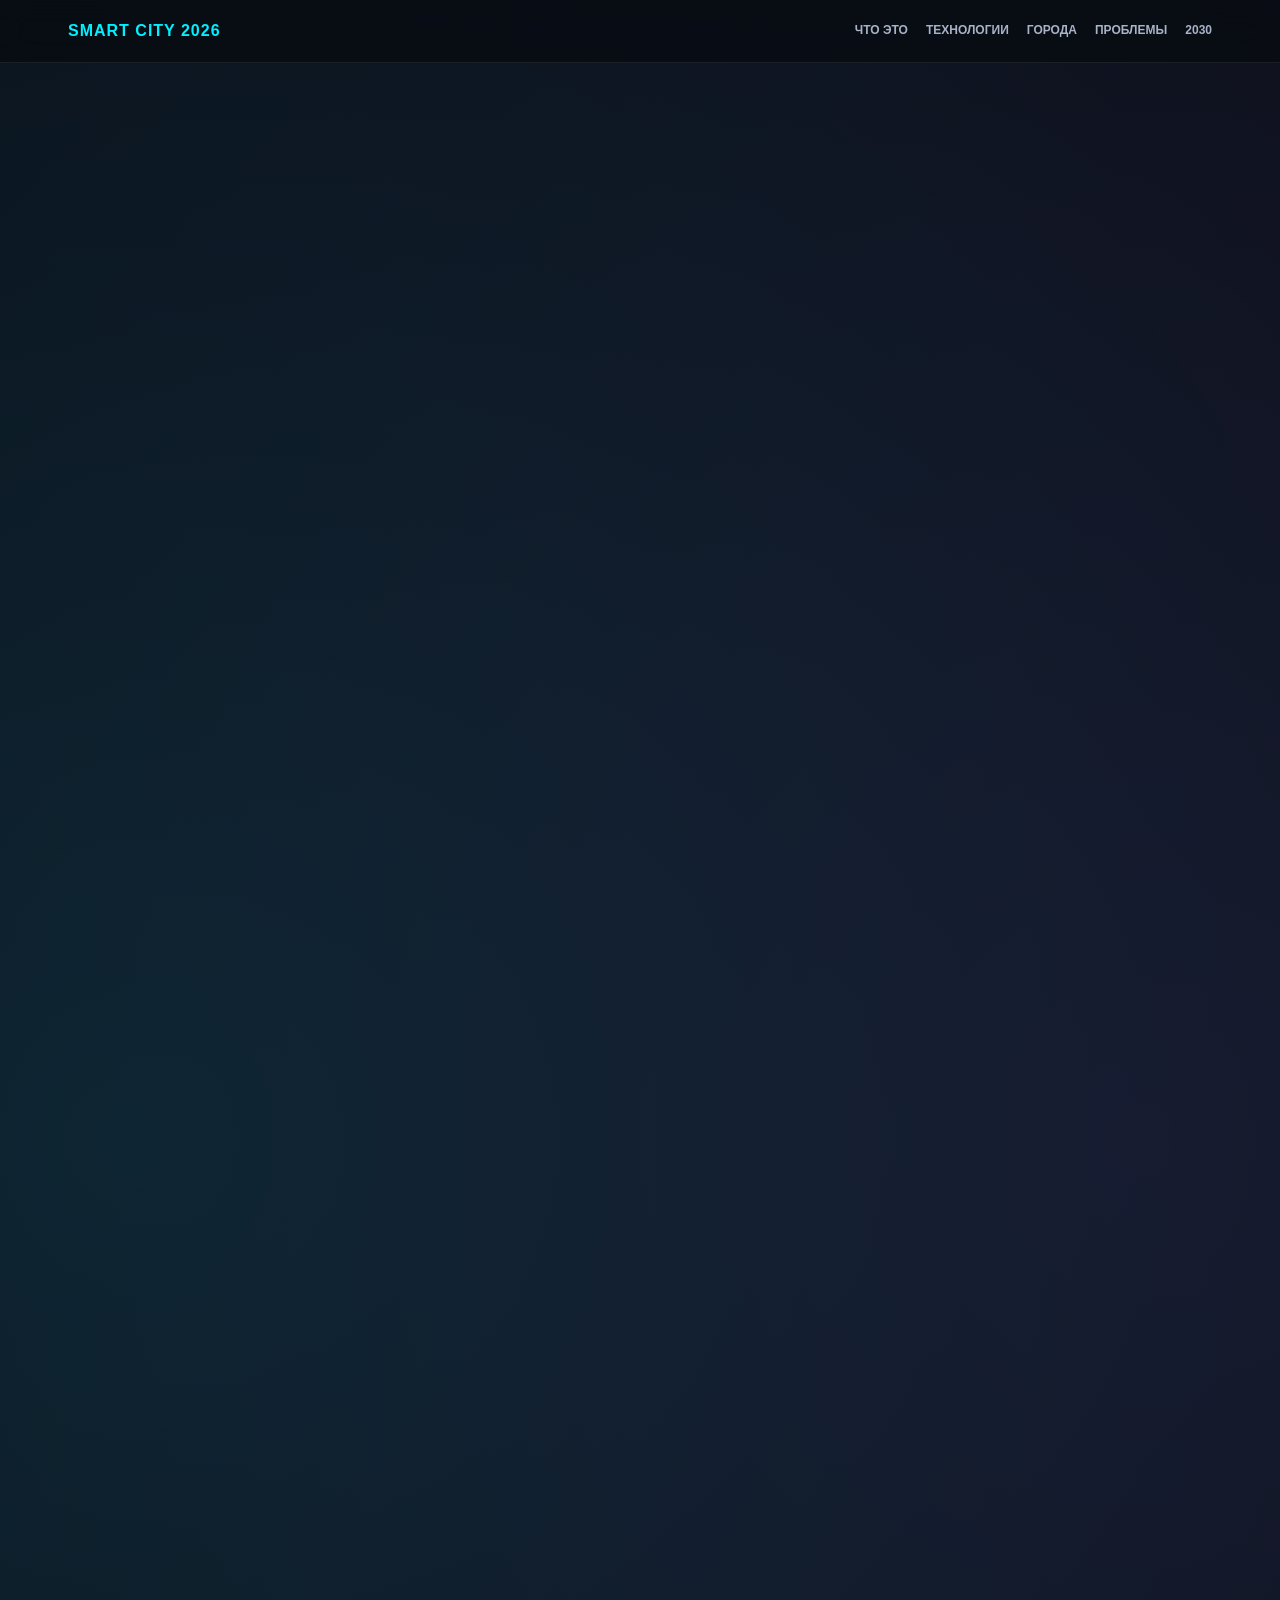
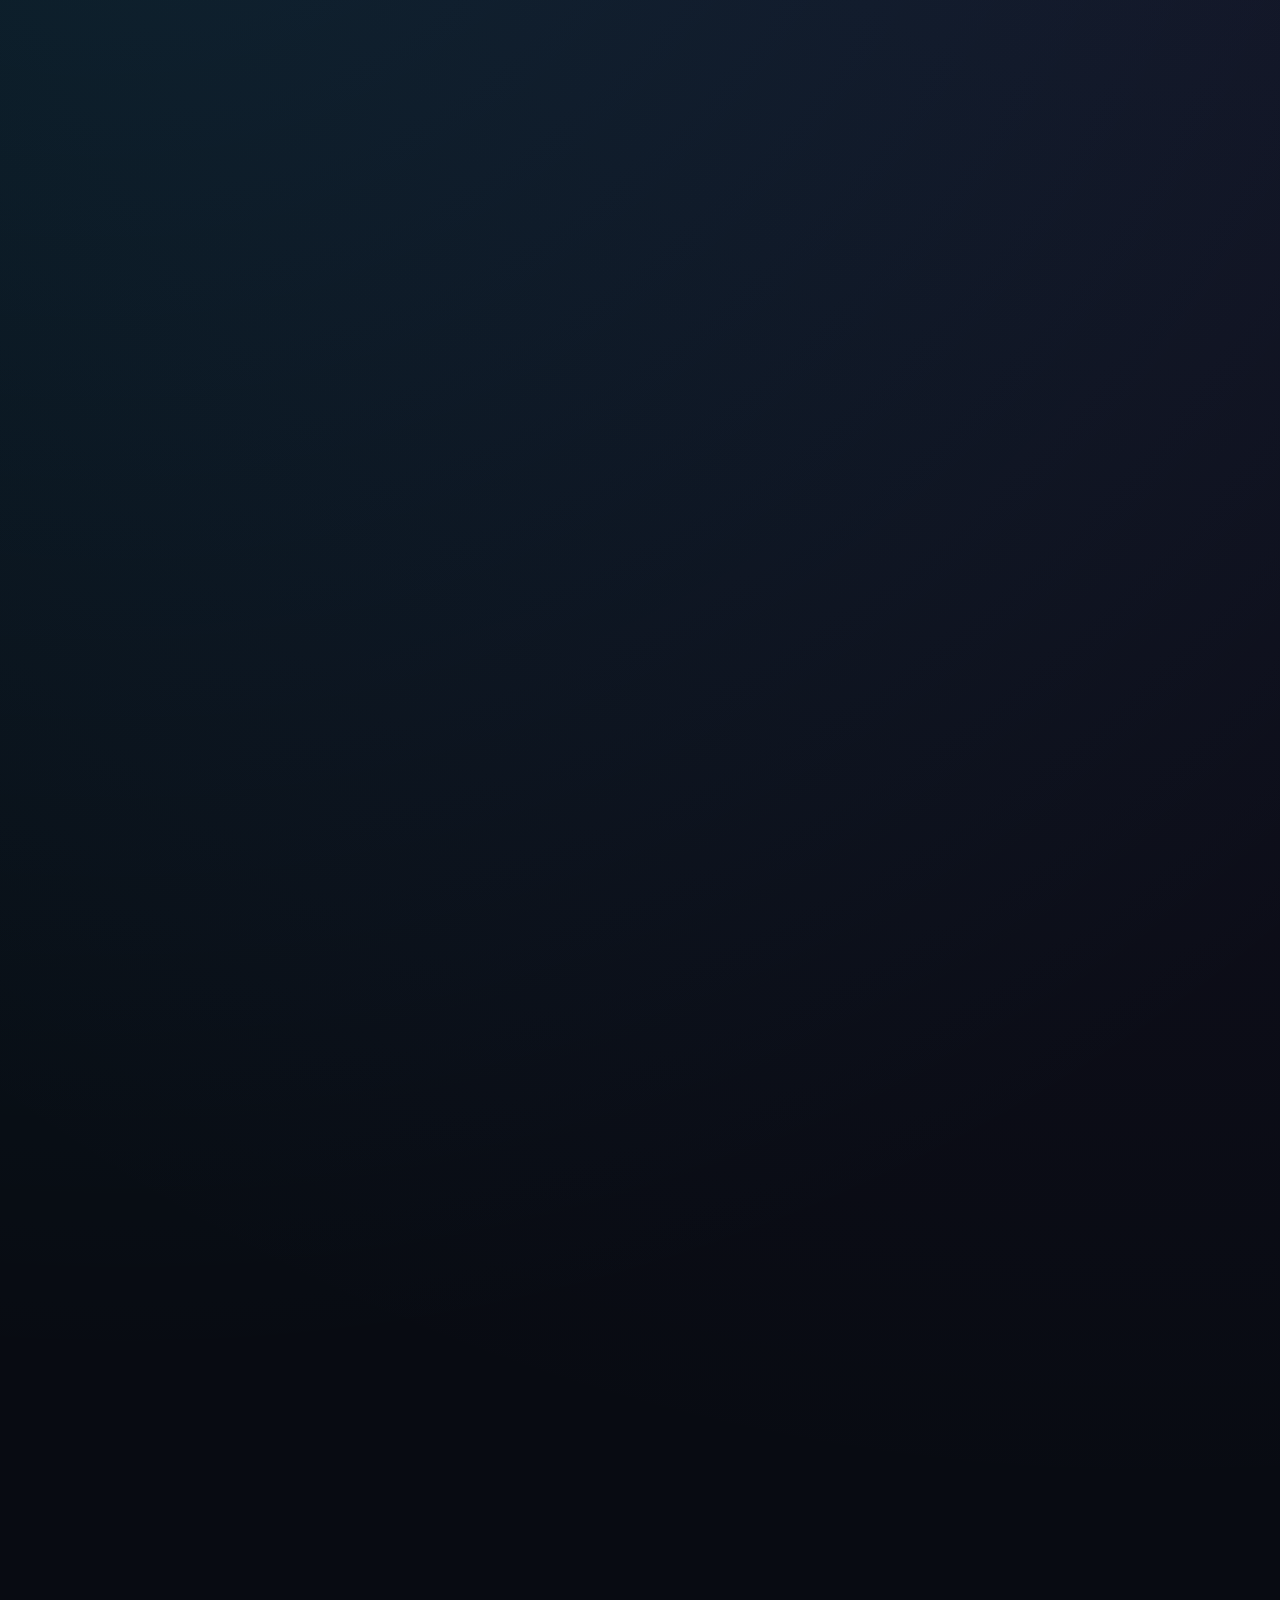
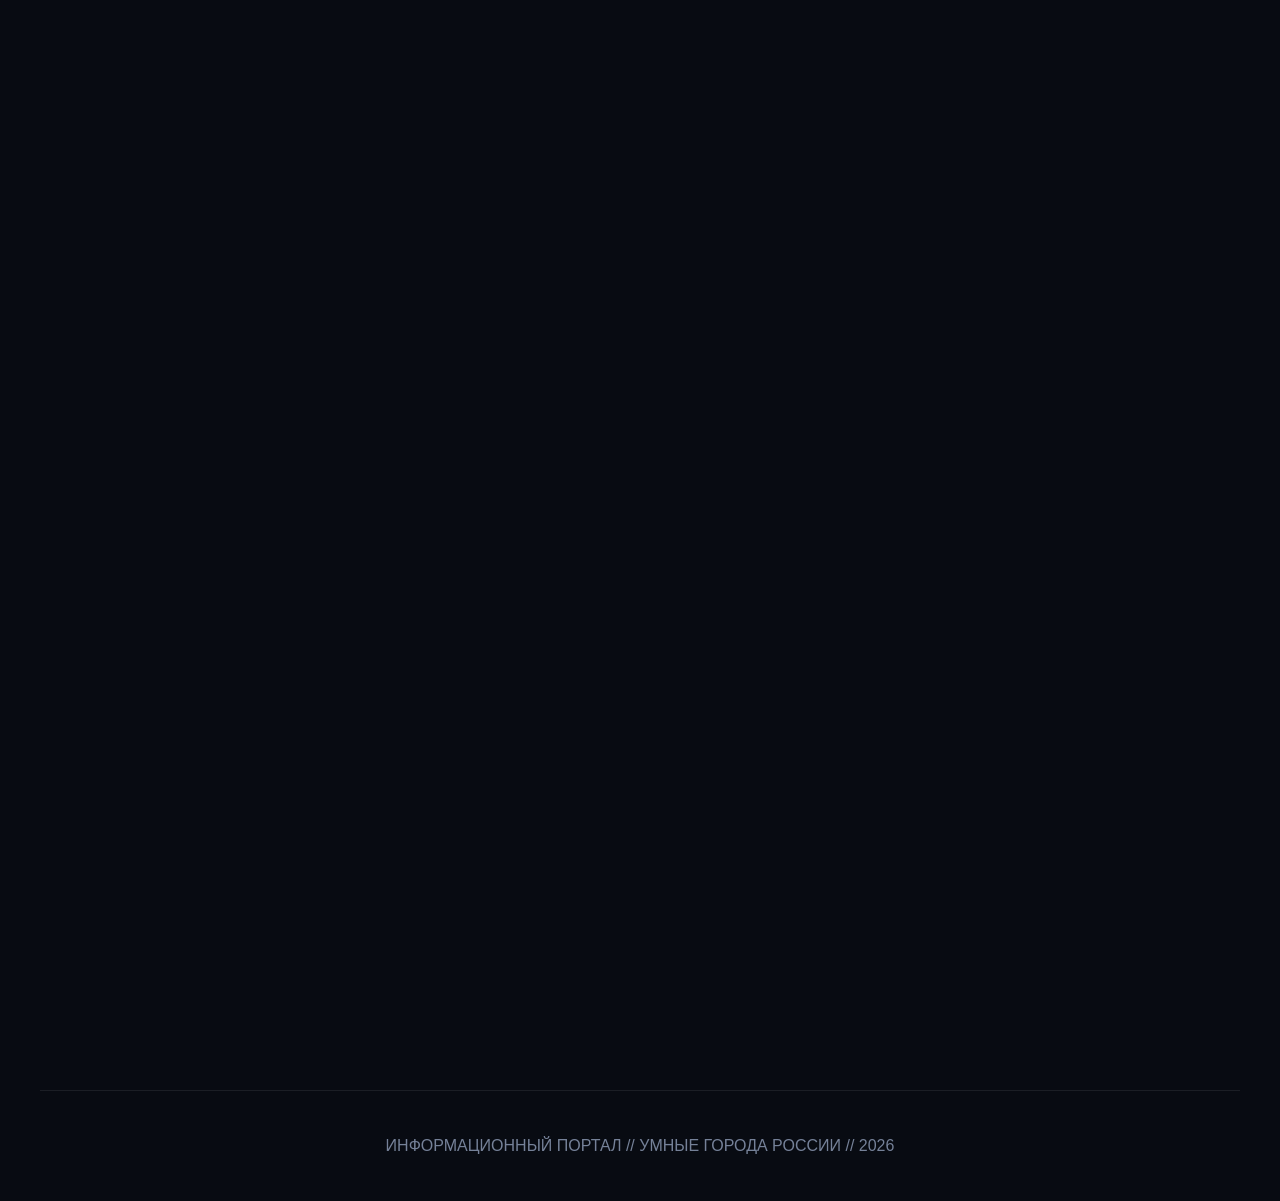
==== index.html @ d0ad0884 "Add files via upload" ====
<!DOCTYPE html>
<html lang="ru">
<head>
<meta charset="UTF-8">
<meta name="viewport" content="width=device-width, initial-scale=1.0">
<title>Умные города России 2026</title>
<style>
:root{--bg:#080b12;--panel:#121826;--text:#fff;--gray:#a8b3c7;--muted:#758198;--cyan:#00f0ff;--purple:#9d4edd;--green:#00ff88;--red:#ff2a6d;--yellow:#ffee00;--line:rgba(255,255,255,.08);--grad:linear-gradient(90deg,var(--cyan),var(--purple));--shadow:0 18px 45px rgba(0,240,255,.13)}
*{margin:0;padding:0;box-sizing:border-box}html{scroll-behavior:smooth}body{font-family:Arial,Helvetica,sans-serif;color:var(--text);background:radial-gradient(circle at 10% 15%,rgba(0,240,255,.10),transparent 28%),radial-gradient(circle at 90% 15%,rgba(157,78,221,.10),transparent 30%),var(--bg);line-height:1.65}img{max-width:100%}nav{position:sticky;top:0;z-index:1000;background:rgba(8,11,18,.82);backdrop-filter:blur(14px);border-bottom:1px solid var(--line)}.nav-inner{max-width:1200px;margin:0 auto;padding:18px 28px;display:flex;align-items:center;justify-content:space-between;gap:20px}.logo{color:var(--cyan);font-weight:900;text-transform:uppercase;letter-spacing:1px}.nav-links{display:flex;flex-wrap:wrap;gap:18px}.nav-links a{color:var(--gray);text-decoration:none;font-size:12px;text-transform:uppercase;font-weight:800;transition:.25s}.nav-links a:hover{color:var(--cyan)}.menu-btn{display:none;background:var(--panel);color:var(--text);border:1px solid var(--line);padding:10px 14px;border-radius:999px;cursor:pointer}.container{max-width:1200px;margin:0 auto;padding:0 28px}.hero{max-width:1200px;margin:0 auto;padding:86px 28px 64px;display:grid;grid-template-columns:1fr .9fr;gap:42px;align-items:center}.badge{display:inline-block;color:var(--green);background:rgba(0,255,136,.08);border:1px solid rgba(0,255,136,.24);padding:8px 14px;border-radius:999px;font-size:12px;font-weight:900;text-transform:uppercase;letter-spacing:1px;margin-bottom:22px}.hero h1{font-size:clamp(42px,7vw,82px);line-height:.95;text-transform:uppercase;background:var(--grad);-webkit-background-clip:text;-webkit-text-fill-color:transparent;margin-bottom:24px}.hero p{color:var(--gray);font-size:18px;max-width:720px}.hero-img{min-height:410px;border-radius:28px;background:linear-gradient(180deg,rgba(0,0,0,.05),rgba(0,0,0,.65)),url('https://images.unsplash.com/photo-1518005020951-eccb494ad742?q=80&w=1600&auto=format&fit=crop');background-size:cover;background-position:center;border:1px solid var(--line);box-shadow:var(--shadow);transition:.35s ease}.hero-img:hover{transform:translateY(-6px)}.section{padding:66px 0}.section-head{display:flex;align-items:flex-end;justify-content:space-between;gap:26px;margin-bottom:32px}h2{font-size:clamp(28px,4vw,44px);line-height:1.05;text-transform:uppercase}.lead{max-width:760px;color:var(--gray);font-size:17px}.panel{background:var(--panel);border:1px solid var(--line);border-radius:24px;padding:32px;box-shadow:0 15px 35px rgba(0,0,0,.18);transition:.35s ease}.panel:hover{border-color:rgba(0,240,255,.35)}.panel p{color:var(--gray);margin-bottom:14px}.panel p:last-child{margin-bottom:0}.info-grid{display:grid;grid-template-columns:repeat(4,1fr);gap:18px;margin-top:24px}.mini{background:rgba(255,255,255,.035);border:1px solid var(--line);border-radius:18px;padding:20px;transition:.3s ease}.mini:hover{transform:translateY(-4px);border-color:rgba(0,240,255,.45)}.mini strong{display:block;color:var(--text);margin-bottom:8px}.mini span{color:var(--gray);font-size:14px}.grid{display:grid;grid-template-columns:repeat(auto-fit,minmax(310px,1fr));gap:26px}.card{background:var(--panel);border:1px solid var(--line);border-radius:22px;overflow:hidden;cursor:pointer;transition:transform .3s ease,box-shadow .3s ease,border-color .3s ease}.card:hover{transform:translateY(-7px);border-color:rgba(0,240,255,.6);box-shadow:var(--shadow)}.card img{width:100%;height:210px;object-fit:cover;display:block}.card-content{padding:24px}.card h3{font-size:21px;line-height:1.25;margin-bottom:12px}.card p{color:var(--gray);margin-bottom:14px}.card-list{display:grid;gap:10px}.card-list div{background:rgba(255,255,255,.035);border:1px solid rgba(255,255,255,.06);border-radius:14px;padding:12px;color:var(--gray);font-size:14px}.card-list b{color:var(--text)}.more{margin-top:16px;color:var(--cyan);font-size:12px;text-transform:uppercase;font-weight:900;letter-spacing:1px}.stats{display:grid;grid-template-columns:repeat(4,1fr);gap:20px}.stat{background:var(--panel);border:1px solid var(--line);border-radius:22px;padding:26px;transition:.3s ease}.stat:hover{transform:translateY(-5px);border-color:rgba(0,240,255,.45)}.stat strong{display:block;color:var(--cyan);font-size:36px;line-height:1;margin-bottom:10px}.stat span{color:var(--gray)}.table-container{overflow-x:auto}table{width:100%;border-collapse:separate;border-spacing:0 12px;min-width:900px}th{color:var(--muted);text-align:left;font-size:12px;text-transform:uppercase;padding:12px 18px}td{background:var(--panel);padding:20px 18px;color:var(--gray)}td:first-child{border-radius:16px 0 0 16px}td:last-child{border-radius:0 16px 16px 0}td strong{color:var(--text)}.city-link{display:inline-block;background:var(--grad);color:#fff;padding:10px 18px;border-radius:999px;font-size:12px;text-transform:uppercase;font-weight:900;cursor:pointer;white-space:nowrap;transition:.25s ease}.city-link:hover{transform:translateY(-2px);box-shadow:0 10px 25px rgba(157,78,221,.35)}.problem{border-left:4px solid var(--red)}.problem:hover{border-color:rgba(255,42,109,.65);box-shadow:0 18px 45px rgba(255,42,109,.10)}.future-grid{display:grid;grid-template-columns:repeat(auto-fit,minmax(250px,1fr));gap:18px}.future-item{background:rgba(0,255,136,.045);border:1px solid rgba(0,255,136,.12);border-radius:18px;padding:22px;transition:.3s ease}.future-item:hover{transform:translateY(-4px);border-color:rgba(0,255,136,.38)}.future-item h3{margin-bottom:10px}.future-item p{color:var(--gray)}.modal-overlay{position:fixed;inset:0;background:rgba(3,5,10,.92);backdrop-filter:blur(10px);z-index:5000;display:none;justify-content:center;align-items:flex-start;padding:38px 18px;overflow:auto;animation:fadeIn .25s ease}.modal-content{width:min(980px,100%);background:var(--panel);border:1px solid rgba(255,255,255,.1);border-radius:26px;overflow:hidden;box-shadow:0 24px 80px rgba(0,0,0,.55);animation:modalUp .3s ease}@keyframes fadeIn{from{opacity:0}to{opacity:1}}@keyframes modalUp{from{opacity:0;transform:translateY(30px)}to{opacity:1;transform:none}}.modal-hero{height:320px;background-size:cover;background-position:center;position:relative}.modal-hero:after{content:'';position:absolute;inset:0;background:linear-gradient(180deg,rgba(0,0,0,.03),rgba(18,24,38,.94))}.modal-body{padding:34px}.close-btn{display:inline-block;color:var(--cyan);cursor:pointer;font-size:13px;font-weight:900;text-transform:uppercase;margin-bottom:18px;transition:.25s}.close-btn:hover{transform:translateX(-4px)}.modal-body h1{font-size:clamp(28px,4vw,48px);line-height:1.05;margin-bottom:18px;text-transform:uppercase}.modal-body p{color:var(--gray);margin-bottom:16px}.highlight{background:rgba(0,240,255,.045);border-left:4px solid var(--cyan);border-radius:0 18px 18px 0;padding:22px;margin:22px 0;color:var(--text)}.modal-grid{display:grid;grid-template-columns:repeat(auto-fit,minmax(230px,1fr));gap:16px;margin-top:22px}.modal-point{background:rgba(255,255,255,.035);border:1px solid rgba(255,255,255,.07);border-radius:16px;padding:18px}.modal-point b{display:block;color:var(--text);margin-bottom:8px}.modal-point span{color:var(--gray);font-size:14px}.reveal{opacity:0;transform:translateY(28px);transition:opacity .7s ease,transform .7s ease}.reveal.show{opacity:1;transform:none}footer{max-width:1200px;margin:40px auto 0;padding:42px 28px;color:var(--muted);text-align:center;border-top:1px solid var(--line)}
@media(max-width:960px){.hero{grid-template-columns:1fr;padding-top:62px}.hero-img{min-height:320px}.section-head{display:block}.lead{margin-top:14px}.info-grid,.stats{grid-template-columns:1fr 1fr}}
@media(max-width:760px){.nav-inner{flex-wrap:wrap}.menu-btn{display:block}.nav-links{display:none;width:100%;flex-direction:column;gap:12px;padding-top:12px}.nav-links.open{display:flex}.hero{padding-top:48px}.hero h1{font-size:44px}.hero p{font-size:16px}.grid{grid-template-columns:1fr}.card img{height:190px}.modal-hero{height:230px}.modal-body{padding:24px}}
@media(max-width:540px){.container,.hero,.nav-inner{padding-left:18px;padding-right:18px}.info-grid,.stats{grid-template-columns:1fr}.section{padding:48px 0}.panel{padding:22px}.card-content{padding:20px}h2{font-size:30px}.hero-img{min-height:250px;border-radius:20px}table{min-width:760px}}
</style>
</head>
<body>
<nav><div class="nav-inner"><div class="logo">Smart City 2026</div><button class="menu-btn" onclick="toggleMenu()">Меню</button><div class="nav-links" id="navLinks"><a href="#about">Что это</a><a href="#tech">Технологии</a><a href="#cities">Города</a><a href="#problems">Проблемы</a><a href="#future">2030</a></div></div></nav>
<header class="hero reveal"><div><span class="badge">Анализ цифровой среды // 2026</span><h1>Умные города России</h1><p>Большой понятный портал о том, как искусственный интеллект, датчики, камеры, беспилотники, цифровые двойники и городские платформы меняют транспорт, ЖКХ, медицину, экологию и безопасность.</p></div><div class="hero-img"></div></header>
<main class="container">
<section id="about" class="section reveal"><div class="section-head"><h2>Что такое умный город?</h2><p class="lead">Умный город — это система, где городские службы используют данные, датчики и алгоритмы, чтобы быстрее замечать проблемы и улучшать жизнь жителей.</p></div><div class="panel"><p><strong>Умный город</strong> объединяет транспорт, ЖКХ, энергетику, безопасность, медицину, экологию и государственные услуги. Данные поступают с камер, датчиков, счетчиков, приложений и навигационных сервисов.</p><p>В обычном городе многие проблемы решаются после жалоб. В умном городе система может заранее заметить утечку воды, рост пробки, загрязнение воздуха или переполненный мусорный контейнер.</p><p>Главная задача — сделать город удобнее: меньше пробок, аварий, очередей, потерь ресурсов и хаоса в управлении.</p><div class="info-grid"><div class="mini"><strong>Данные</strong><span>Камеры, счетчики, датчики, карты и обращения жителей собирают информацию.</span></div><div class="mini"><strong>ИИ</strong><span>Алгоритмы ищут отклонения, прогнозируют аварии и помогают службам.</span></div><div class="mini"><strong>Платформа</strong><span>Информация попадает в единую систему для диспетчеров и администрации.</span></div><div class="mini"><strong>Действие</strong><span>Город быстрее ремонтирует, предупреждает, перенастраивает и обслуживает.</span></div></div></div></section>
<section class="section reveal"><div class="section-head"><h2>Ключевые показатели</h2><p class="lead">Эти значения показывают, какую пользу обычно ожидают от цифровой инфраструктуры. Реальный эффект зависит от качества внедрения.</p></div><div class="stats"><div class="stat"><strong>20-30%</strong><span>потенциальное сокращение пробок при правильной настройке светофоров.</span></div><div class="stat"><strong>24/7</strong><span>работают датчики, камеры, серверы мониторинга и аварийные уведомления.</span></div><div class="stat"><strong>до 25%</strong><span>экономия энергии при умном освещении и автоматическом учете.</span></div><div class="stat"><strong>минуты</strong><span>может занимать обнаружение аварии вместо долгого ожидания жалоб.</span></div></div></section>
<section id="tech" class="section reveal"><div class="section-head"><h2>Главные технологии</h2><p class="lead">В карточках объясняется, что делает каждая технология, как она работает и какую пользу получает обычный пользователь города.</p></div><div class="grid">
<article class="card" onclick="openModal('modal-jkh')"><img src="https://images.unsplash.com/photo-1581094794329-c8112a89af12?q=80&w=1400&auto=format&fit=crop" alt="Умное ЖКХ"><div class="card-content"><h3>🤖 Умное ЖКХ</h3><p>Система следит за трубами, теплом, водой, счетчиками и авариями.</p><div class="card-list"><div><b>Что делает:</b> контролирует давление, температуру, протечки, расход воды и тепла.</div><div><b>Как работает:</b> датчики передают данные на сервер, ИИ ищет отклонения и отправляет сигнал диспетчеру.</div><div><b>Польза:</b> меньше аварий, быстрее ремонт, ниже потери воды и тепла.</div></div><div class="more">Нажмите, чтобы узнать подробнее</div></div></article>
<article class="card" onclick="openModal('modal-traffic')"><img src="https://images.unsplash.com/photo-1503376780353-7e6692767b70?q=80&w=1400&auto=format&fit=crop" alt="Умный транспорт"><div class="card-content"><h3>🚦 Умный транспорт</h3><p>Камеры, навигационные данные и дорожные датчики помогают управлять потоками машин.</p><div class="card-list"><div><b>Что делает:</b> видит пробки, ДТП, задержки автобусов и перегруженные перекрестки.</div><div><b>Как работает:</b> система анализирует поток машин и меняет длительность зеленого сигнала.</div><div><b>Польза:</b> меньше ожидания, быстрее общественный транспорт, безопаснее дороги.</div></div><div class="more">Нажмите, чтобы узнать подробнее</div></div></article>
<article class="card" onclick="openModal('modal-twins')"><img src="https://images.unsplash.com/photo-1518005020951-eccb494ad742?q=80&w=1400&auto=format&fit=crop" alt="Цифровой двойник"><div class="card-content"><h3>📊 Цифровые двойники</h3><p>Это виртуальная 3D-копия города со зданиями, дорогами, трубами и кабелями.</p><div class="card-list"><div><b>Что делает:</b> помогает планировать районы, дороги, инженерные сети и ремонты.</div><div><b>Как работает:</b> объединяет карты, BIM-модели, спутниковые данные, датчики и базы.</div><div><b>Польза:</b> меньше ошибок при строительстве и безопаснее развитие города.</div></div><div class="more">Нажмите, чтобы узнать подробнее</div></div></article>
<article class="card" onclick="openModal('modal-security')"><img src="https://images.unsplash.com/photo-1516321497487-e288fb19713f?q=80&w=1400&auto=format&fit=crop" alt="Безопасность"><div class="card-content"><h3>🛡️ Умная безопасность</h3><p>Камеры и нейросети помогают замечать ДТП, пожары, драки и опасные ситуации.</p><div class="card-list"><div><b>Что делает:</b> автоматически распознает события, которые требуют реакции служб.</div><div><b>Как работает:</b> компьютерное зрение анализирует видео и отправляет тревогу оператору.</div><div><b>Польза:</b> быстрее вызов полиции, МЧС и скорой помощи.</div></div><div class="more">Нажмите, чтобы узнать подробнее</div></div></article>
<article class="card" onclick="openModal('modal-medicine')"><img src="https://images.unsplash.com/photo-1576091160550-2173dba999ef?q=80&w=1400&auto=format&fit=crop" alt="Медицина"><div class="card-content"><h3>🏥 Умная медицина</h3><p>Цифровые сервисы помогают записываться к врачу и быстрее анализировать снимки.</p><div class="card-list"><div><b>Что делает:</b> объединяет электронные карты, онлайн-запись, телемедицину и ИИ-анализ.</div><div><b>Как работает:</b> медицинские данные попадают в защищенную систему, а алгоритмы помогают врачу.</div><div><b>Польза:</b> меньше очередей, быстрее диагностика, удобнее получение услуг.</div></div><div class="more">Нажмите, чтобы узнать подробнее</div></div></article>
<article class="card" onclick="openModal('modal-eco')"><img src="https://images.unsplash.com/photo-1497436072909-60f360e1d4b1?q=80&w=1400&auto=format&fit=crop" alt="Экология"><div class="card-content"><h3>🌱 Экологический мониторинг</h3><p>Датчики измеряют качество воздуха, воды, уровень шума и выбросы предприятий.</p><div class="card-list"><div><b>Что делает:</b> фиксирует загрязнения, резкие выбросы, шум и проблемы с водой.</div><div><b>Как работает:</b> станции мониторинга отправляют показатели в центр анализа.</div><div><b>Польза:</b> быстрее находят источник загрязнения и предупреждают жителей.</div></div><div class="more">Нажмите, чтобы узнать подробнее</div></div></article>
<article class="card" onclick="openModal('modal-waste')"><img src="https://images.unsplash.com/photo-1532996122724-e3c354a0b15b?q=80&w=1400&auto=format&fit=crop" alt="Мусор"><div class="card-content"><h3>♻️ Умный сбор мусора</h3><p>Контейнеры с датчиками показывают, насколько они заполнены.</p><div class="card-list"><div><b>Что делает:</b> контролирует заполненность баков и строит маршруты для техники.</div><div><b>Как работает:</b> датчик объема передает данные, алгоритм планирует путь.</div><div><b>Польза:</b> меньше переполненных баков и меньше лишних рейсов.</div></div><div class="more">Нажмите, чтобы узнать подробнее</div></div></article>
<article class="card" onclick="openModal('modal-energy')"><img src="https://images.unsplash.com/photo-1509391366360-2e959784a276?q=80&w=1400&auto=format&fit=crop" alt="Энергетика"><div class="card-content"><h3>⚡ Умная энергетика</h3><p>Фонари, счетчики и здания автоматически снижают потребление энергии.</p><div class="card-list"><div><b>Что делает:</b> регулирует освещение, отслеживает расход электричества и тепла.</div><div><b>Как работает:</b> датчики движения, света и потребления подключены к платформе.</div><div><b>Польза:</b> экономия бюджета, меньше аварий, ниже нагрузка на сети.</div></div><div class="more">Нажмите, чтобы узнать подробнее</div></div></article>
<article class="card" onclick="openModal('modal-robots')"><img src="https://images.unsplash.com/photo-1485827404703-89b55fcc595e?q=80&w=1400&auto=format&fit=crop" alt="Роботы"><div class="card-content"><h3 style="color:var(--yellow);">🟡 Роботы и беспилотники</h3><p>Роботы-доставщики, беспилотные автомобили и ИИ-сервисы становятся частью логистики.</p><div class="card-list"><div><b>Что делает:</b> автоматизирует доставку, навигацию, такси, маршруты и прогноз трафика.</div><div><b>Как работает:</b> камеры, лидары, карты и нейросети помогают машине понимать мир.</div><div><b>Польза:</b> быстрее доставка, точнее маршруты, меньше ошибок в логистике.</div></div><div class="more">Нажмите, чтобы узнать подробнее</div></div></article>
</div></section>
<section id="cities" class="section reveal"><div class="section-head"><h2>Города и примеры</h2><p class="lead">У разных городов разные сильные стороны: транспорт, инженерные сети, экология, IT-среда или городские цифровые сервисы.</p></div><div class="table-container"><table><thead><tr><th>Город</th><th>Что развито</th><th>Как это работает</th><th>Польза</th><th>Подробнее</th></tr></thead><tbody><tr><td><strong>Москва</strong></td><td>Электронные услуги, транспорт, медицина, камеры, городские платформы.</td><td>Данные из приложений, камер, транспорта и служб попадают в городские системы.</td><td>Быстрее услуги, удобнее маршруты, лучше контроль инфраструктуры.</td><td><span class="city-link" onclick="openModal('modal-moscow')">Открыть</span></td></tr><tr><td><strong>Санкт-Петербург</strong></td><td>Оцифровка инженерных сетей, контроль воды, транспорт и городская среда.</td><td>ГИС-карты и датчики помогают отслеживать трубы, коллекторы и экологию.</td><td>Меньше аварий на сетях, лучше планирование ремонтов.</td><td><span class="city-link" onclick="openModal('modal-spb')">Открыть</span></td></tr><tr><td><strong>Казань</strong></td><td>Транспорт, туристические сервисы, городские данные, связь с Иннополисом.</td><td>Используются цифровые сервисы, камеры, навигация и проекты беспилотного транспорта.</td><td>Удобнее передвижение, развитие инноваций и городских сервисов.</td><td><span class="city-link" onclick="openModal('modal-kazan')">Открыть</span></td></tr><tr><td><strong>Иннополис</strong></td><td>IT-город, беспилотники, роботизация, цифровая инфраструктура.</td><td>Новые технологии тестируются на небольшой городской территории.</td><td>Город становится площадкой для экспериментов и быстрых внедрений.</td><td><span class="city-link" onclick="openModal('modal-innopolis')">Открыть</span></td></tr><tr><td><strong>Пермь</strong></td><td>Контроль коммунальной техники, дороги, мониторинг уборки.</td><td>ГЛОНАСС и цифровые журналы показывают, где работает техника.</td><td>Прозрачнее работа подрядчиков и быстрее реакция на проблемы дорог.</td><td><span class="city-link" onclick="openModal('modal-perm')">Открыть</span></td></tr><tr><td><strong>Челябинск</strong></td><td>Промышленная экология, камеры, безопасность, контроль воздуха.</td><td>Датчики и видеоаналитика фиксируют загрязнения и опасные события.</td><td>Быстрее выявляют нарушения, пожары, задымления и аварии.</td><td><span class="city-link" onclick="openModal('modal-chelyabinsk')">Открыть</span></td></tr></tbody></table></div></section>
<section id="problems" class="section reveal"><div class="section-head"><h2>Проблемы и риски</h2><p class="lead">Умный город дает много пользы, но создает и новые сложности: от дорогого оборудования до кибератак и вопросов приватности.</p></div><div class="grid"><article class="card problem" onclick="openModal('modal-prob-inequality')"><img src="https://images.unsplash.com/photo-1494526585095-c41746248156?q=80&w=1400&auto=format&fit=crop" alt="Разница между городами"><div class="card-content"><h3>📉 Разница между городами</h3><p>Мегаполисы внедряют ИИ-системы, а малым городам часто не хватает средств.</p><div class="card-list"><div><b>Причина:</b> разный бюджет, специалисты и готовность инфраструктуры.</div><div><b>Последствие:</b> цифровой разрыв между крупными и малыми городами.</div><div><b>Решение:</b> типовые облачные модули, федеральная поддержка, обучение кадров.</div></div></div></article><article class="card problem" onclick="openModal('modal-prob-hardware')"><img src="https://images.unsplash.com/photo-1518770660439-4636190af475?q=80&w=1400&auto=format&fit=crop" alt="Оборудование"><div class="card-content"><h3>🔌 Нехватка оборудования</h3><p>Для умного города нужны камеры, серверы, платы, контроллеры, датчики и связь.</p><div class="card-list"><div><b>Причина:</b> часть компонентной базы зависит от сложного производства.</div><div><b>Последствие:</b> проекты дорожают, сроки внедрения увеличиваются.</div><div><b>Решение:</b> развитие отечественной электроники и резервные поставщики.</div></div></div></article><article class="card problem" onclick="openModal('modal-prob-weather')"><img src="https://images.unsplash.com/photo-1483664852095-d6cc6870702d?q=80&w=1400&auto=format&fit=crop" alt="Мороз и снег"><div class="card-content"><h3>❄️ Климат и морозы</h3><p>Снег, лед, грязь, туман и холод мешают камерам, датчикам и роботам.</p><div class="card-list"><div><b>Причина:</b> электроника и оптика хуже работают в сложной погоде.</div><div><b>Последствие:</b> ошибки распознавания и сбои оборудования.</div><div><b>Решение:</b> подогрев, защита корпусов, резервные каналы и тесты.</div></div></div></article><article class="card problem" onclick="openModal('modal-prob-cyber')"><img src="https://images.unsplash.com/photo-1550751827-4bd374c3f58b?q=80&w=1400&auto=format&fit=crop" alt="Кибербезопасность"><div class="card-content"><h3>🔒 Кибератаки</h3><p>Чем больше систем подключены к сети, тем важнее защищать их от взломов.</p><div class="card-list"><div><b>Причина:</b> светофоры, камеры, водоканалы и серверы становятся цифровыми.</div><div><b>Последствие:</b> атака может нарушить работу района или службы.</div><div><b>Решение:</b> шифрование, закрытые сети, аудит, резервные центры.</div></div></div></article><article class="card problem" onclick="openModal('modal-prob-privacy')"><img src="https://images.unsplash.com/photo-1563986768609-322da13575f3?q=80&w=1400&auto=format&fit=crop" alt="Приватность"><div class="card-content"><h3>👁️ Приватность и данные</h3><p>Камеры, приложения и цифровые пропуска собирают много информации о людях.</p><div class="card-list"><div><b>Причина:</b> городским системам нужны данные для анализа.</div><div><b>Последствие:</b> возможны утечки, злоупотребления и недоверие жителей.</div><div><b>Решение:</b> минимизация данных, прозрачные правила, контроль доступа.</div></div></div></article><article class="card problem" onclick="openModal('modal-prob-cadres')"><img src="https://images.unsplash.com/photo-1516321318423-f06f85e504b3?q=80&w=1400&auto=format&fit=crop" alt="ИТ-специалисты"><div class="card-content"><h3>👨‍💻 Нехватка специалистов</h3><p>Городу нужны инженеры, аналитики данных и специалисты по кибербезопасности.</p><div class="card-list"><div><b>Причина:</b> сложные системы требуют постоянного обслуживания.</div><div><b>Последствие:</b> оборудование стоит, но работает неэффективно.</div><div><b>Решение:</b> обучение муниципальных команд и инструкции эксплуатации.</div></div></div></article></div></section>
<section id="future" class="section reveal"><div class="section-head"><h2>Что должно появиться к 2030 году</h2><p class="lead">Следующий этап развития — не просто больше камер, а устойчивая, защищенная и понятная городская цифровая среда.</p></div><div class="panel"><div class="future-grid"><div class="future-item"><h3>Единые платформы</h3><p>Городские службы будут работать в одной системе, а не в разрозненных программах.</p></div><div class="future-item"><h3>Российское оборудование</h3><p>Камеры, контроллеры, серверы и датчики должны стать доступнее и надежнее.</p></div><div class="future-item"><h3>ИИ-помощники</h3><p>Алгоритмы будут помогать диспетчерам, врачам, транспортным службам и экологам.</p></div><div class="future-item"><h3>Прозрачность</h3><p>Жители должны понимать, какие данные собираются и зачем они используются.</p></div></div></div></section>
</main>
<div id="modal-jkh" class="modal-overlay" onclick="closeModal(event)"><div class="modal-content" onclick="event.stopPropagation()"><div class="modal-hero" style="background-image:url('https://images.unsplash.com/photo-1581094794329-c8112a89af12?q=80&w=1600&auto=format&fit=crop')"></div><div class="modal-body"><span class="close-btn" onclick="hideModal('modal-jkh')">← Закрыть</span><h1>Умное ЖКХ</h1><div class="highlight">Главная цель — предотвращать аварии до того, как они станут заметны жителям.</div><p>В коммунальных сетях устанавливают датчики давления, температуры, вибрации, расхода воды и тепла. Они постоянно передают данные в диспетчерский центр.</p><p>Искусственный интеллект сравнивает текущие показатели с нормой, историей аварий и погодными условиями. Так он может заранее подсказать, где есть риск прорыва трубы, перегрева оборудования или потери тепла.</p><div class="modal-grid"><div class="modal-point"><b>Для жителя</b><span>Меньше отключений воды и тепла, быстрее ремонт, понятнее сроки устранения аварий.</span></div><div class="modal-point"><b>Для города</b><span>Меньше потерь ресурсов, меньше аварийных выездов, прозрачнее работа подрядчиков.</span></div><div class="modal-point"><b>Технологии</b><span>IoT-датчики, диспетчерские панели, ИИ-прогноз, цифровые карты трубопроводов.</span></div></div></div></div></div>
<div id="modal-traffic" class="modal-overlay" onclick="closeModal(event)"><div class="modal-content" onclick="event.stopPropagation()"><div class="modal-hero" style="background-image:url('https://images.unsplash.com/photo-1503376780353-7e6692767b70?q=80&w=1600&auto=format&fit=crop')"></div><div class="modal-body"><span class="close-btn" onclick="hideModal('modal-traffic')">← Закрыть</span><h1>Умный транспорт</h1><div class="highlight">Светофоры, камеры, автобусы, парковки и навигация работают как единая система.</div><p>Камеры на перекрестках оценивают количество машин, длину очереди, среднюю скорость и наличие ДТП. Данные от навигаторов и общественного транспорта показывают, где образуется пробка.</p><p>Алгоритм может увеличить время зеленого сигнала на загруженной улице, дать приоритет автобусу или трамваю и перенаправить поток по другим улицам.</p></div></div></div>
<div id="modal-twins" class="modal-overlay" onclick="closeModal(event)"><div class="modal-content" onclick="event.stopPropagation()"><div class="modal-hero" style="background-image:url('https://images.unsplash.com/photo-1518005020951-eccb494ad742?q=80&w=1600&auto=format&fit=crop')"></div><div class="modal-body"><span class="close-btn" onclick="hideModal('modal-twins')">← Закрыть</span><h1>Цифровые двойники</h1><p>Цифровой двойник объединяет 3D-карты зданий, дороги, подземные коммуникации, данные о транспорте, инженерных сетях и экологических показателях.</p><p>На такой модели можно заранее увидеть, как новая дорога изменит трафик, хватит ли району электричества и где опасно проводить земляные работы.</p></div></div></div>
<div id="modal-security" class="modal-overlay" onclick="closeModal(event)"><div class="modal-content" onclick="event.stopPropagation()"><div class="modal-hero" style="background-image:url('https://images.unsplash.com/photo-1516321497487-e288fb19713f?q=80&w=1600&auto=format&fit=crop')"></div><div class="modal-body"><span class="close-btn" onclick="hideModal('modal-security')">← Закрыть</span><h1>Умная безопасность</h1><p>Система распознает дым, огонь, ДТП, скопление людей, оставленные предметы и нестандартные события. Оператор проверяет сигнал и вызывает нужные службы.</p></div></div></div>
<div id="modal-medicine" class="modal-overlay" onclick="closeModal(event)"><div class="modal-content" onclick="event.stopPropagation()"><div class="modal-hero" style="background-image:url('https://images.unsplash.com/photo-1576091160550-2173dba999ef?q=80&w=1600&auto=format&fit=crop')"></div><div class="modal-body"><span class="close-btn" onclick="hideModal('modal-medicine')">← Закрыть</span><h1>Умная медицина</h1><p>Электронные карты позволяют врачу видеть историю пациента, анализы, назначения и результаты обследований. ИИ помогает анализировать рентген, КТ и МРТ.</p></div></div></div>
<div id="modal-eco" class="modal-overlay" onclick="closeModal(event)"><div class="modal-content" onclick="event.stopPropagation()"><div class="modal-hero" style="background-image:url('https://images.unsplash.com/photo-1497436072909-60f360e1d4b1?q=80&w=1600&auto=format&fit=crop')"></div><div class="modal-body"><span class="close-btn" onclick="hideModal('modal-eco')">← Закрыть</span><h1>Экологический мониторинг</h1><p>Станции мониторинга измеряют качество воздуха, уровень пыли, температуру, влажность, концентрацию вредных веществ, шум и состояние воды.</p></div></div></div>
<div id="modal-waste" class="modal-overlay" onclick="closeModal(event)"><div class="modal-content" onclick="event.stopPropagation()"><div class="modal-hero" style="background-image:url('https://images.unsplash.com/photo-1532996122724-e3c354a0b15b?q=80&w=1600&auto=format&fit=crop')"></div><div class="modal-body"><span class="close-btn" onclick="hideModal('modal-waste')">← Закрыть</span><h1>Умный сбор мусора</h1><p>В контейнеры устанавливаются датчики уровня заполнения. Система строит маршрут для мусоровоза так, чтобы сначала обслужить самые заполненные точки.</p></div></div></div>
<div id="modal-energy" class="modal-overlay" onclick="closeModal(event)"><div class="modal-content" onclick="event.stopPropagation()"><div class="modal-hero" style="background-image:url('https://images.unsplash.com/photo-1509391366360-2e959784a276?q=80&w=1600&auto=format&fit=crop')"></div><div class="modal-body"><span class="close-btn" onclick="hideModal('modal-energy')">← Закрыть</span><h1>Умная энергетика</h1><p>Умные фонари могут светить ярче, когда рядом есть пешеходы или машины, и снижать яркость ночью на пустых улицах. Счетчики автоматически передают показания.</p></div></div></div>
<div id="modal-robots" class="modal-overlay" onclick="closeModal(event)"><div class="modal-content" onclick="event.stopPropagation()"><div class="modal-hero" style="background-image:url('https://images.unsplash.com/photo-1485827404703-89b55fcc595e?q=80&w=1600&auto=format&fit=crop')"></div><div class="modal-body"><span class="close-btn" onclick="hideModal('modal-robots')">← Закрыть</span><h1>Роботы и беспилотники</h1><p>Роботы-доставщики и беспилотные автомобили используют камеры, лидары, радары, GPS, HD-карты и нейросети, чтобы понимать окружающую среду.</p></div></div></div>
<div id="modal-moscow" class="modal-overlay" onclick="closeModal(event)"><div class="modal-content" onclick="event.stopPropagation()"><div class="modal-hero" style="background-image:url('https://images.unsplash.com/photo-1513326738677-b964603b136d?q=80&w=1600&auto=format&fit=crop')"></div><div class="modal-body"><span class="close-btn" onclick="hideModal('modal-moscow')">← Закрыть</span><h1>Москва</h1><p>Москва — пример города, где цифровизация затрагивает транспорт, медицину, госуслуги, камеры, городские приложения и управление инфраструктурой.</p></div></div></div>
<div id="modal-spb" class="modal-overlay" onclick="closeModal(event)"><div class="modal-content" onclick="event.stopPropagation()"><div class="modal-hero" style="background-image:url('https://images.unsplash.com/photo-1556610961-2fecc5927173?q=80&w=1600&auto=format&fit=crop')"></div><div class="modal-body"><span class="close-btn" onclick="hideModal('modal-spb')">← Закрыть</span><h1>Санкт-Петербург</h1><p>Для Санкт-Петербурга особенно важны инженерные сети, историческая застройка, мосты, вода и транспорт.</p></div></div></div>
<div id="modal-kazan" class="modal-overlay" onclick="closeModal(event)"><div class="modal-content" onclick="event.stopPropagation()"><div class="modal-hero" style="background-image:url('https://images.unsplash.com/photo-1564507592333-c60657eea523?q=80&w=1600&auto=format&fit=crop')"></div><div class="modal-body"><span class="close-btn" onclick="hideModal('modal-kazan')">← Закрыть</span><h1>Казань</h1><p>Казань развивает цифровые сервисы, транспортные решения и городскую инфраструктуру. Рядом находится Иннополис.</p></div></div></div>
<div id="modal-innopolis" class="modal-overlay" onclick="closeModal(event)"><div class="modal-content" onclick="event.stopPropagation()"><div class="modal-hero" style="background-image:url('https://images.unsplash.com/photo-1486406146926-c627a92ad1ab?q=80&w=1600&auto=format&fit=crop')"></div><div class="modal-body"><span class="close-btn" onclick="hideModal('modal-innopolis')">← Закрыть</span><h1>Иннополис</h1><p>Иннополис — молодой город, ориентированный на IT, образование и тестирование новых городских технологий.</p></div></div></div>
<div id="modal-perm" class="modal-overlay" onclick="closeModal(event)"><div class="modal-content" onclick="event.stopPropagation()"><div class="modal-hero" style="background-image:url('https://images.unsplash.com/photo-1480714378408-67cf0d13bc1b?q=80&w=1600&auto=format&fit=crop')"></div><div class="modal-body"><span class="close-btn" onclick="hideModal('modal-perm')">← Закрыть</span><h1>Пермь</h1><p>Для Перми важны дороги, коммунальная техника, уборка улиц и контроль подрядчиков.</p></div></div></div>
<div id="modal-chelyabinsk" class="modal-overlay" onclick="closeModal(event)"><div class="modal-content" onclick="event.stopPropagation()"><div class="modal-hero" style="background-image:url('https://images.unsplash.com/photo-1494526585095-c41746248156?q=80&w=1600&auto=format&fit=crop')"></div><div class="modal-body"><span class="close-btn" onclick="hideModal('modal-chelyabinsk')">← Закрыть</span><h1>Челябинск</h1><p>Для промышленного города важны экологический контроль, безопасность и мониторинг воздуха.</p></div></div></div>
<div id="modal-prob-inequality" class="modal-overlay" onclick="closeModal(event)"><div class="modal-content" onclick="event.stopPropagation()"><div class="modal-hero" style="background-image:url('https://images.unsplash.com/photo-1494526585095-c41746248156?q=80&w=1600&auto=format&fit=crop')"></div><div class="modal-body"><span class="close-btn" onclick="hideModal('modal-prob-inequality')">← Закрыть</span><h1>Разница между городами</h1><p>У крупных городов больше бюджет, сильнее IT-команды и больше возможностей привлекать подрядчиков. Малые города часто начинают с устаревшей инфраструктуры и ограниченных средств.</p></div></div></div>
<div id="modal-prob-hardware" class="modal-overlay" onclick="closeModal(event)"><div class="modal-content" onclick="event.stopPropagation()"><div class="modal-hero" style="background-image:url('https://images.unsplash.com/photo-1518770660439-4636190af475?q=80&w=1600&auto=format&fit=crop')"></div><div class="modal-body"><span class="close-btn" onclick="hideModal('modal-prob-hardware')">← Закрыть</span><h1>Нехватка оборудования</h1><p>Физическое оборудование требует производственных цепочек: микросхем, плат, корпусов, оптики, серверов и сетевого оборудования.</p></div></div></div>
<div id="modal-prob-weather" class="modal-overlay" onclick="closeModal(event)"><div class="modal-content" onclick="event.stopPropagation()"><div class="modal-hero" style="background-image:url('https://images.unsplash.com/photo-1483664852095-d6cc6870702d?q=80&w=1600&auto=format&fit=crop')"></div><div class="modal-body"><span class="close-btn" onclick="hideModal('modal-prob-weather')">← Закрыть</span><h1>Климат и морозы</h1><p>Снег, лед, реагенты, грязь, дождь и перепады температуры усложняют работу камер, датчиков, батарей, роботов и беспилотников.</p></div></div></div>
<div id="modal-prob-cyber" class="modal-overlay" onclick="closeModal(event)"><div class="modal-content" onclick="event.stopPropagation()"><div class="modal-hero" style="background-image:url('https://images.unsplash.com/photo-1550751827-4bd374c3f58b?q=80&w=1600&auto=format&fit=crop')"></div><div class="modal-body"><span class="close-btn" onclick="hideModal('modal-prob-cyber')">← Закрыть</span><h1>Кибератаки</h1><p>Когда светофоры, камеры, датчики воды, электросети и серверы подключены к цифровой инфраструктуре, их нужно серьезно защищать.</p></div></div></div>
<div id="modal-prob-privacy" class="modal-overlay" onclick="closeModal(event)"><div class="modal-content" onclick="event.stopPropagation()"><div class="modal-hero" style="background-image:url('https://images.unsplash.com/photo-1563986768609-322da13575f3?q=80&w=1600&auto=format&fit=crop')"></div><div class="modal-body"><span class="close-btn" onclick="hideModal('modal-prob-privacy')">← Закрыть</span><h1>Приватность</h1><p>Город должен объяснять, какие данные собираются, зачем они нужны, кто имеет доступ и как долго они хранятся.</p></div></div></div>
<div id="modal-prob-cadres" class="modal-overlay" onclick="closeModal(event)"><div class="modal-content" onclick="event.stopPropagation()"><div class="modal-hero" style="background-image:url('https://images.unsplash.com/photo-1516321318423-f06f85e504b3?q=80&w=1600&auto=format&fit=crop')"></div><div class="modal-body"><span class="close-btn" onclick="hideModal('modal-prob-cadres')">← Закрыть</span><h1>Нехватка специалистов</h1><p>Нужны люди, которые понимают данные, ремонтируют оборудование, защищают сеть, обновляют программы и объясняют результаты.</p></div></div></div>
<footer>ИНФОРМАЦИОННЫЙ ПОРТАЛ // УМНЫЕ ГОРОДА РОССИИ // 2026</footer>
<script>
function toggleMenu(){document.getElementById('navLinks').classList.toggle('open')}
function openModal(id){var modal=document.getElementById(id);if(modal){modal.style.display='flex';document.body.style.overflow='hidden'}}
function hideModal(id){var modal=document.getElementById(id);if(modal){modal.style.display='none';document.body.style.overflow='auto'}}
function closeModal(event){if(event.target.classList.contains('modal-overlay')){event.target.style.display='none';document.body.style.overflow='auto'}}
document.addEventListener('keydown',function(event){if(event.key==='Escape'){document.querySelectorAll('.modal-overlay').forEach(function(modal){modal.style.display='none'});document.body.style.overflow='auto'}});
function revealOnScroll(){document.querySelectorAll('.reveal').forEach(function(el){var top=el.getBoundingClientRect().top;if(top<window.innerHeight-70){el.classList.add('show')}})}
window.addEventListener('scroll',revealOnScroll);window.addEventListener('load',revealOnScroll);
<link rel="stylesheet" href="style.css">
</script>
</body>
</html>
---- style.css ----
:root {
  --bg: #080b12;
  --panel: #121826;
  --text: #fff;
  --gray: #a8b3c7;
  --muted: #758198;
  --cyan: #00f0ff;
  --purple: #9d4edd;
  --green: #00ff88;
  --red: #ff2a6d;
  --yellow: #ffee00;
  --line: rgba(255,255,255,.08);
  --grad: linear-gradient(90deg, var(--cyan), var(--purple));
  --shadow: 0 18px 45px rgba(0, 240, 255, .13);
}

* {
  margin: 0;
  padding: 0;
  box-sizing: border-box;
}

html {
  scroll-behavior: smooth;
}

body {
  font-family: Arial, Helvetica, sans-serif;
  color: var(--text);
  background: radial-gradient(circle at 10% 15%, rgba(0,240,255,.10), transparent 28%), radial-gradient(circle at 90% 15%, rgba(157,78,221,.10), transparent 30%), var(--bg);
  line-height: 1.65;
}

img {
  max-width: 100%;
}

nav {
  position: sticky;
  top: 0;
  z-index: 1000;
  background: rgba(8,11,18,.82);
  backdrop-filter: blur(14px);
  border-bottom: 1px solid var(--line);
}

.nav-inner {
  max-width: 1200px;
  margin: 0 auto;
  padding: 18px 28px;
  display: flex;
  align-items: center;
  justify-content: space-between;
  gap: 20px;
}

.logo {
  color: var(--cyan);
  font-weight: 900;
  text-transform: uppercase;
  letter-spacing: 1px;
}

.nav-links {
  display: flex;
  flex-wrap: wrap;
  gap: 18px;
}

.nav-links a {
  color: var(--gray);
  text-decoration: none;
  font-size: 12px;
  text-transform: uppercase;
  font-weight: 800;
  transition: .25s;
}

.nav-links a:hover {
  color: var(--cyan);
}

.menu-btn {
  display: none;
  background: var(--panel);
  color: var(--text);
  border: 1px solid var(--line);
  padding: 10px 14px;
  border-radius: 999px;
  cursor: pointer;
}

.container {
  max-width: 1200px;
  margin: 0 auto;
  padding: 0 28px;
}

.hero {
  max-width: 1200px;
  margin: 0 auto;
  padding: 86px 28px 64px;
  display: grid;
  grid-template-columns: 1fr .9fr;
  gap: 42px;
  align-items: center;
}

.badge {
  display: inline-block;
  color: var(--green);
  background: rgba(0,255,136,.08);
  border: 1px solid rgba(0,255,136,.24);
  padding: 8px 14px;
  border-radius: 999px;
  font-size: 12px;
  font-weight: 900;
  text-transform: uppercase;
  letter-spacing: 1px;
  margin-bottom: 22px;
}

.hero h1 {
  font-size: clamp(42px, 7vw, 82px);
  line-height: .95;
  text-transform: uppercase;
  background: var(--grad);
  -webkit-background-clip: text;
  -webkit-text-fill-color: transparent;
  margin-bottom: 24px;
}

.hero p {
  color: var(--gray);
  font-size: 18px;
  max-width: 720px;
}

.hero-img {
  min-height: 410px;
  border-radius: 28px;
  background: linear-gradient(180deg, rgba(0,0,0,.05), rgba(0,0,0,.65)),
    url('https://images.unsplash.com/photo-1518005020951-eccb494ad742?q=80&w=1600&auto=format&fit=crop');
  background-size: cover;
  background-position: center;
  border: 1px solid var(--line);
  box-shadow: var(--shadow);
  transition: .35s ease;
}

.hero-img:hover {
  transform: translateY(-6px);
}

.section {
  padding: 66px 0;
}

.section-head {
  display: flex;
  align-items: flex-end;
  justify-content: space-between;
  gap: 26px;
  margin-bottom: 32px;
}

h2 {
  font-size: clamp(28px, 4vw, 44px);
  line-height: 1.05;
  text-transform: uppercase;
}

.lead {
  max-width: 760px;
  color: var(--gray);
  font-size: 17px;
}

.panel {
  background: var(--panel);
  border: 1px solid var(--line);
  border-radius: 24px;
  padding: 32px;
  box-shadow: 0 15px 35px rgba(0, 0, 0, .18);
  transition: .35s ease;
}

.panel:hover {
  border-color: rgba(0, 240, 255, .35);
}

.panel p {
  color: var(--gray);
  margin-bottom: 14px;
}

.panel p:last-child {
  margin-bottom: 0;
}

.info-grid {
  display: grid;
  grid-template-columns: repeat(4, 1fr);
  gap: 18px;
  margin-top: 24px;
}

.mini {
  background: rgba(255,255,255,.035);
  border: 1px solid var(--line);
  border-radius: 18px;
  padding: 20px;
  transition: .3s ease;
}

.mini:hover {
  transform: translateY(-4px);
  border-color: rgba(0, 240, 255, .45);
}

.mini strong {
  display: block;
  color: var(--text);
  margin-bottom: 8px;
}

.mini span {
  color: var(--gray);
  font-size: 14px;
}

.grid {
  display: grid;
  grid-template-columns: repeat(auto-fit, minmax(310px, 1fr));
  gap: 26px;
}

.card {
  background: var(--panel);
  border: 1px solid var(--line);
  border-radius: 22px;
  overflow: hidden;
  cursor: pointer;
  transition: transform .3s ease, box-shadow .3s ease, border-color .3s ease;
}

.card:hover {
  transform: translateY(-7px);
  border-color: rgba(0, 240, 255, .6);
  box-shadow: var(--shadow);
}

.card img {
  width: 100%;
  height: 210px;
  object-fit: cover;
  display: block;
}

.card-content {
  padding: 24px;
}

.card h3 {
  font-size: 21px;
  line-height: 1.25;
  margin-bottom: 12px;
}

.card p {
  color: var(--gray);
  margin-bottom: 14px;
}

.card-list {
  display: grid;
  gap: 10px;
}

.card-list div {
  background: rgba(255,255,255,.035);
  border: 1px solid rgba(255,255,255,.06);
  border-radius: 14px;
  padding: 12px;
  color: var(--gray);
  font-size: 14px;
}

.card-list b {
  color: var(--text);
}

.more {
  margin-top: 16px;
  color: var(--cyan);
  font-size: 12px;
  text-transform: uppercase;
  font-weight: 900;
  letter-spacing: 1px;
}

.stats {
  display: grid;
  grid-template-columns: repeat(4, 1fr);
  gap: 20px;
}

.stat {
  background: var(--panel);
  border: 1px solid var(--line);
  border-radius: 22px;
  padding: 26px;
  transition: .3s ease;
}

.stat:hover {
  transform: translateY(-5px);
  border-color: rgba(0, 240, 255, .45);
}

.stat strong {
  display: block;
  color: var(--cyan);
  font-size: 36px;
  line-height: 1;
  margin-bottom: 10px;
}

.stat span {
  color: var(--gray);
}

.table-container {
  overflow-x: auto;
}

table {
  width: 100%;
  border-collapse: separate;
  border-spacing: 0 12px;
  min-width: 900px;
}

th {
  color: var(--muted);
  text-align: left;
  font-size: 12px;
  text-transform: uppercase;
  padding: 12px 18px;
}

td {
  background: var(--panel);
  padding: 20px 18px;
  color: var(--gray);
}

td:first-child {
  border-radius: 16px 0 0 16px;
}

td:last-child {
  border-radius: 0 16px 16px 0;
}

td strong {
  color: var(--text);
}

.city-link {
  display: inline-block;
  background: var(--grad);
  color: #fff;
  padding: 10px 18px;
  border-radius: 999px;
  font-size: 12px;
  text-transform: uppercase;
  font-weight: 900;
  cursor: pointer;
  white-space: nowrap;
  transition: .25s ease;
}

.city-link:hover {
  transform: translateY(-2px);
  box-shadow: 0 10px 25px rgba(157,78,221,.35);
}

.problem {
  border-left: 4px solid var(--red);
}

.problem:hover {
  border-color: rgba(255, 42, 109, .65);
  box-shadow: 0 18px 45px rgba(255, 42, 109, .10);
}

.future-grid {
  display: grid;
  grid-template-columns: repeat(auto-fit, minmax(250px, 1fr));
  gap: 18px;
}

.future-item {
  background: rgba(0,255,136,.045);
  border: 1px solid rgba(0,255,136,.12);
  border-radius: 18px;
  padding: 22px;
  transition: .3s ease;
}

.future-item:hover {
  transform: translateY(-4px);
  border-color: rgba(0,255,136,.38);
}

.future-item h3 {
  margin-bottom: 10px;
}

.future-item p {
  color: var(--gray);
}

.modal-overlay {
  position: fixed;
  inset: 0;
  background: rgba(3, 5, 10, .92);
  backdrop-filter: blur(10px);
  z-index: 5000;
  display: none;
  justify-content: center;
  align-items: flex-start;
  padding: 38px 18px;
  overflow: auto;
  animation: fadeIn .25s ease;
}

.modal-content {
  width: min(980px, 100%);
  background: var(--panel);
  border: 1px solid rgba(255,255,255,.1);
  border-radius: 26px;
  overflow: hidden;
  box-shadow: 0 24px 80px rgba(0,0,0,.55);
  animation: modalUp .3s ease;
}

@keyframes fadeIn {
  from { opacity: 0; }
  to { opacity: 1; }
}

@keyframes modalUp {
  from { opacity: 0; transform: translateY(30px); }
  to { opacity: 1; transform: none; }
}

.modal-hero {
  height: 320px;
  background-size: cover;
  background-position: center;
  position: relative;
}

.modal-hero:after {
  content: '';
  position: absolute;
  inset: 0;
  background: linear-gradient(180deg, rgba(0,0,0,.03), rgba(18,24,38,.94));
}

.modal-body {
  padding: 34px;
}

.close-btn {
  display: inline-block;
  color: var(--cyan);
  cursor: pointer;
  font-size: 13px;
  font-weight: 900;
  text-transform: uppercase;
  margin-bottom: 18px;
  transition: .25s;
}

.close-btn:hover {
  transform: translateX(-4px);
}

.modal-body h1 {
  font-size: clamp(28px, 4vw, 48px);
  line-height: 1.05;
  margin-bottom: 18px;
  text-transform: uppercase;
}

.modal-body p {
  color: var(--gray);
  margin-bottom: 16px;
}

.highlight {
  background: rgba(0,240,255,.045);
  border-left: 4px solid var(--cyan);
  border-radius: 0 18px 18px 0;
  padding: 22px;
  margin: 22px 0;
  color: var(--text);
}

.modal-grid {
  display: grid;
  grid-template-columns: repeat(auto-fit, minmax(230px, 1fr));
  gap: 16px;
  margin-top: 22px;
}

.modal-point {
  background: rgba(255,255,255,.035);
  border: 1px solid rgba(255,255,255,.07);
  border-radius: 16px;
  padding: 18px;
}

.modal-point b {
  display: block;
  color: var(--text);
  margin-bottom: 8px;
}

.modal-point span {
  color: var(--gray);
  font-size: 14px;
}

.reveal {
  opacity: 0;
  transform: translateY(28px);
  transition: opacity .7s ease, transform .7s ease;
}

.reveal.show {
  opacity: 1;
  transform: none;
}

footer {
  max-width: 1200px;
  margin: 40px auto 0;
  padding: 42px 28px;
  color: var(--muted);
  text-align: center;
  border-top: 1px solid var(--line);
}

@media(max-width: 960px) {
  .hero {
    grid-template-columns: 1fr;
    padding-top: 62px;
  }
  .hero-img {
    min-height: 320px;
  }
  .section-head {
    display: block;
  }
  .lead {
    margin-top: 14px;
  }
  .info-grid,
  .stats {
    grid-template-columns: 1fr 1fr;
  }
}

@media(max-width: 760px) {
  .nav-inner {
    flex-wrap: wrap;
  }
  .menu-btn {
    display: block;
  }
  .nav-links {
    display: none;
    width: 100%;
    flex-direction: column;
    gap: 12px;
    padding-top: 12px;
  }
  .nav-links.open {
    display: flex;
  }
  .hero {
    padding-top: 48px;
  }
  .hero h1 {
    font-size: 44px;
  }
  .hero p {
    font-size: 16px;
  }
  .grid {
    grid-template-columns: 1fr;
  }
  .card img {
    height: 190px;
  }
  .modal-hero {
    height: 230px;
  }
  .modal-body {
    padding: 24px;
  }
}

@media(max-width: 540px) {
  .container,
  .hero,
  .nav-inner {
    padding-left: 18px;
    padding-right: 18px;
  }
  .info-grid,
  .stats {
    grid-template-columns: 1fr;
  }
  .section {
    padding: 48px 0;
  }
  .panel {
    padding: 22px;
  }
  .card-content {
    padding: 20px;
  }
  h2 {
    font-size: 30px;
  }
  .hero-img {
    min-height: 250px;
    border-radius: 20px;
  }
  table {
    min-width: 760px;
  }
}
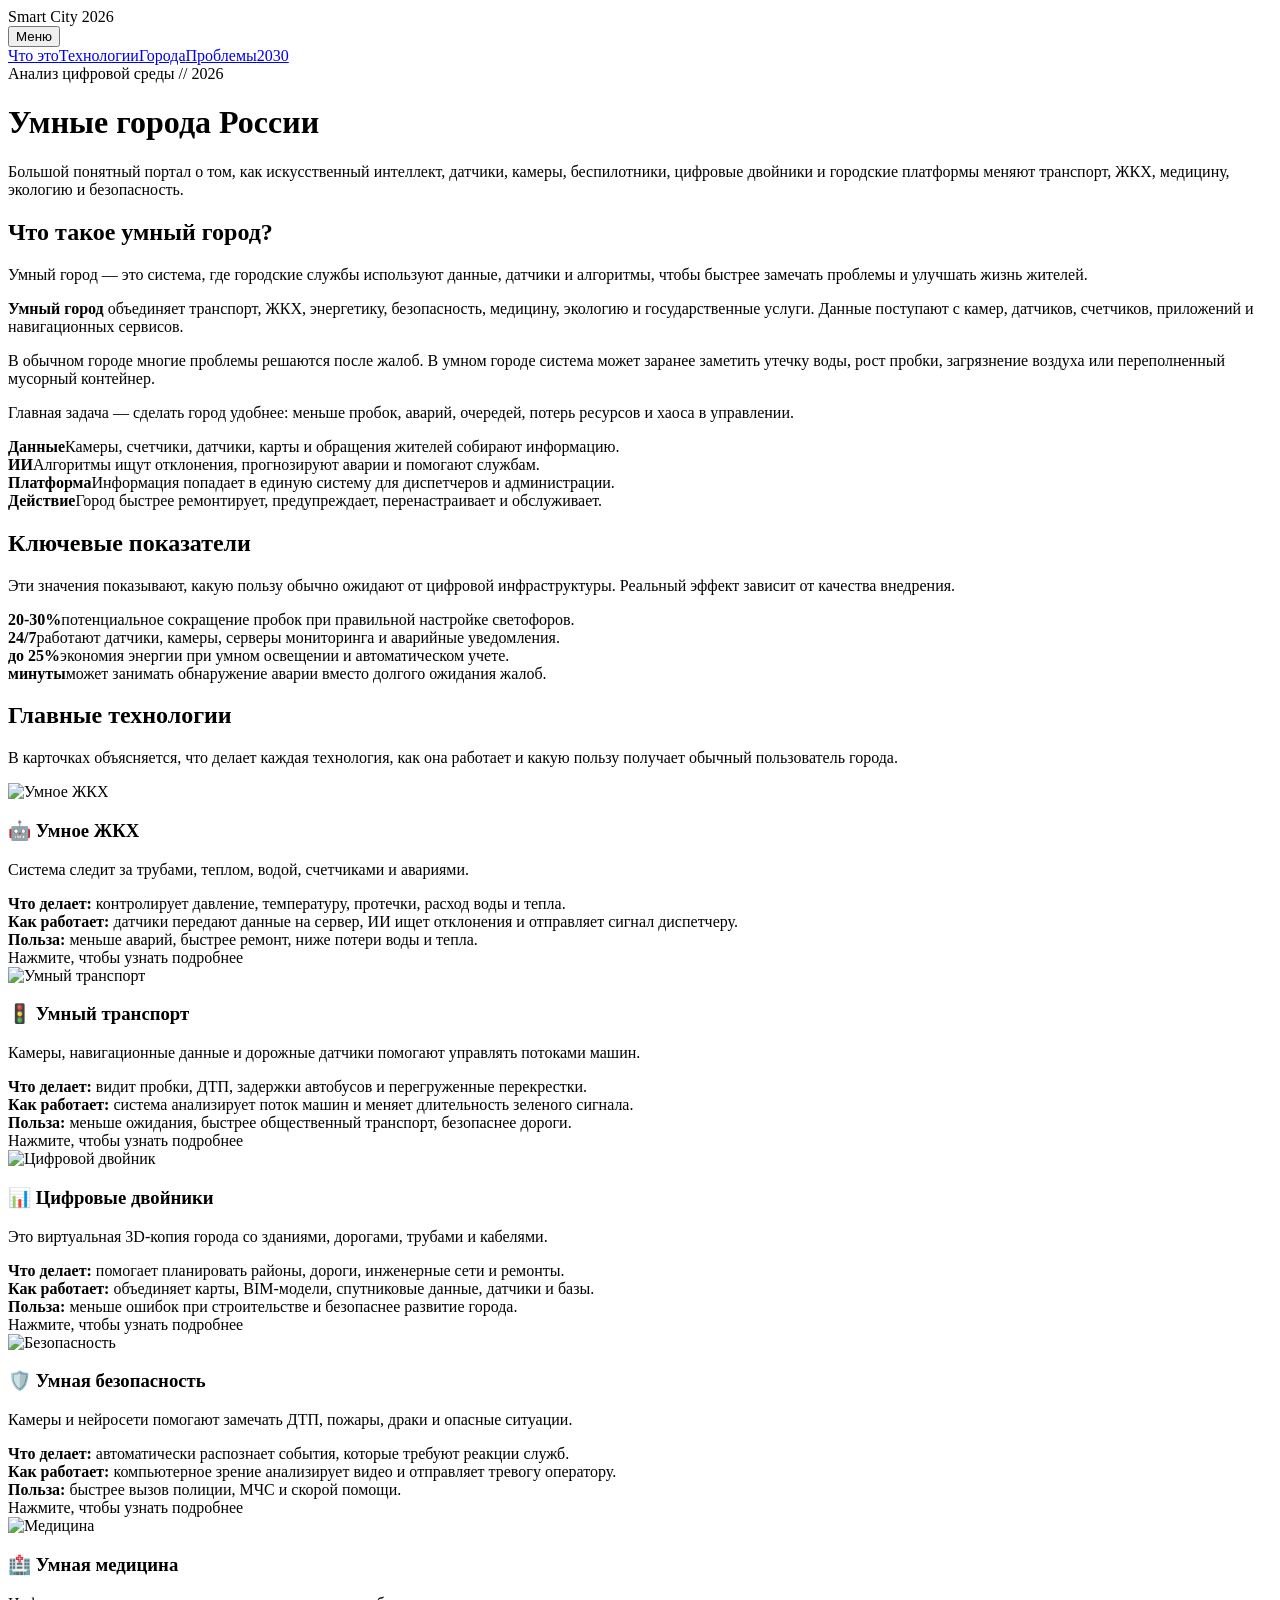
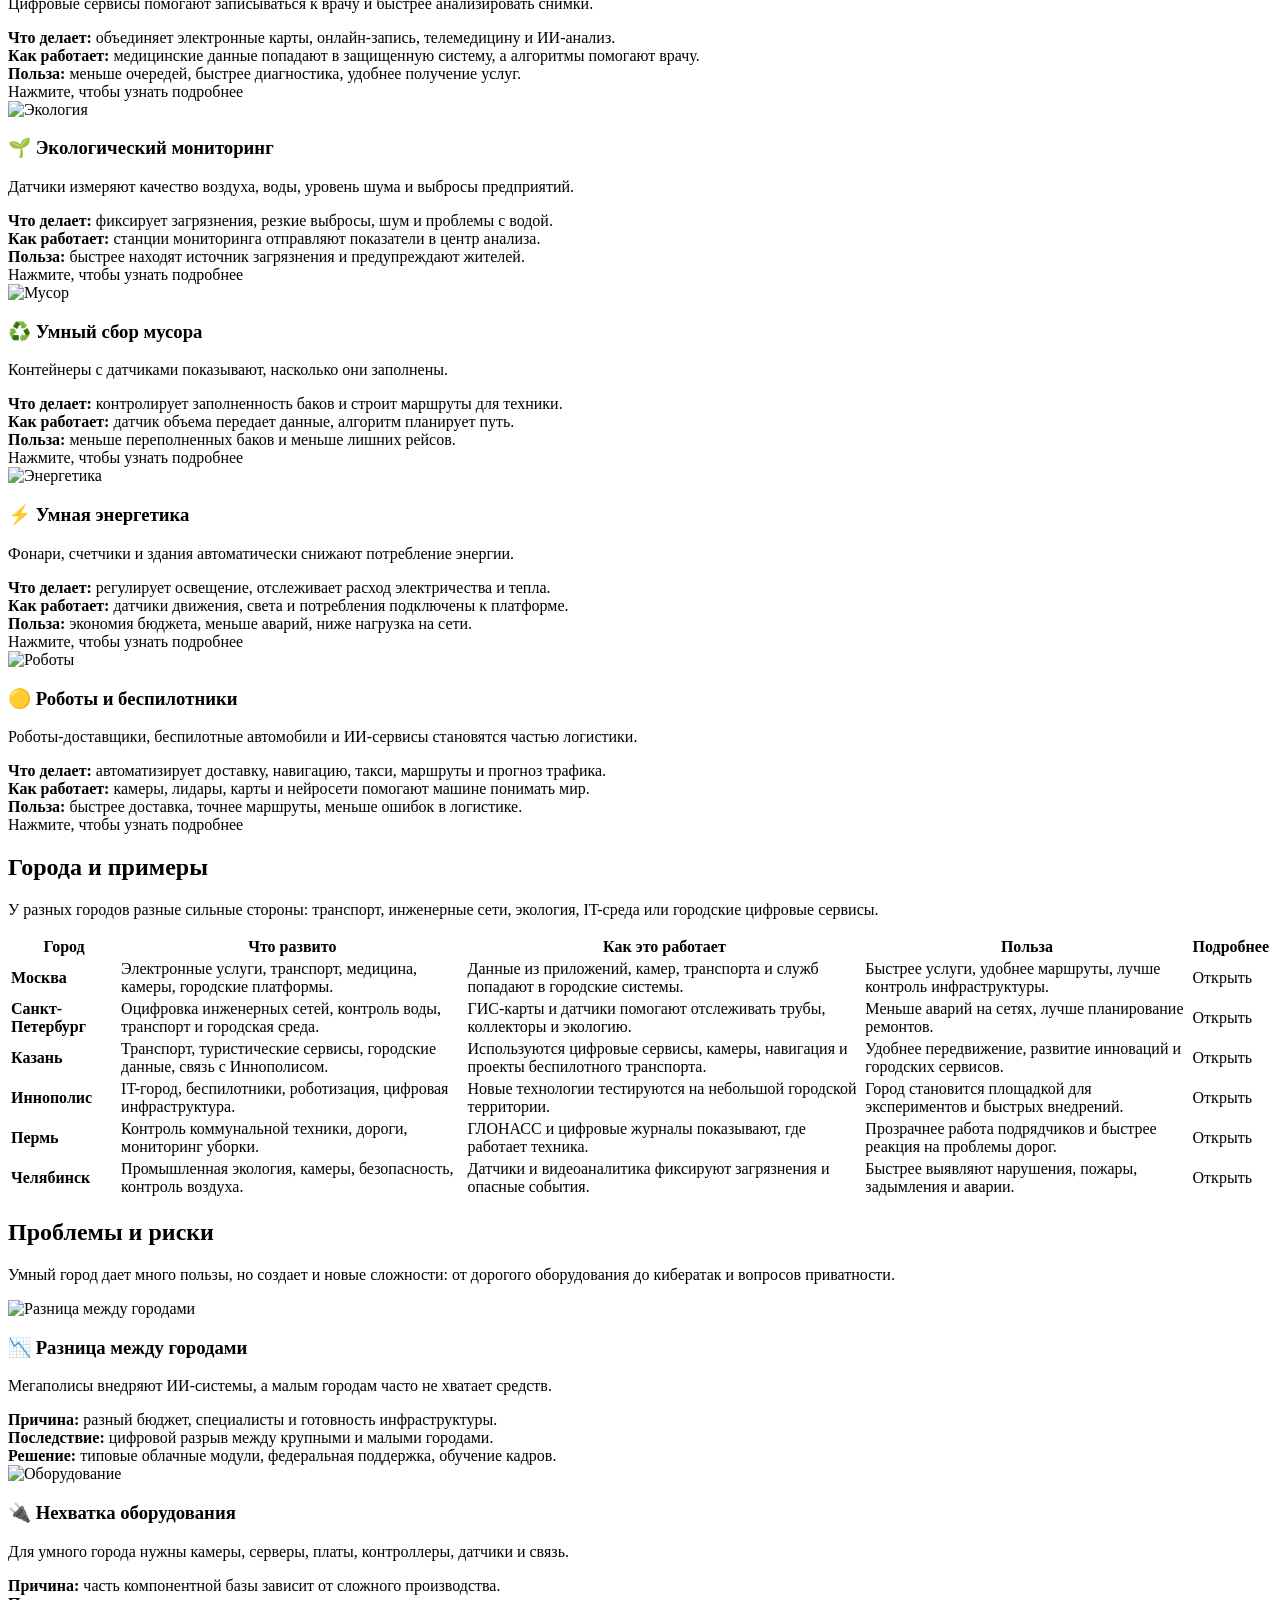
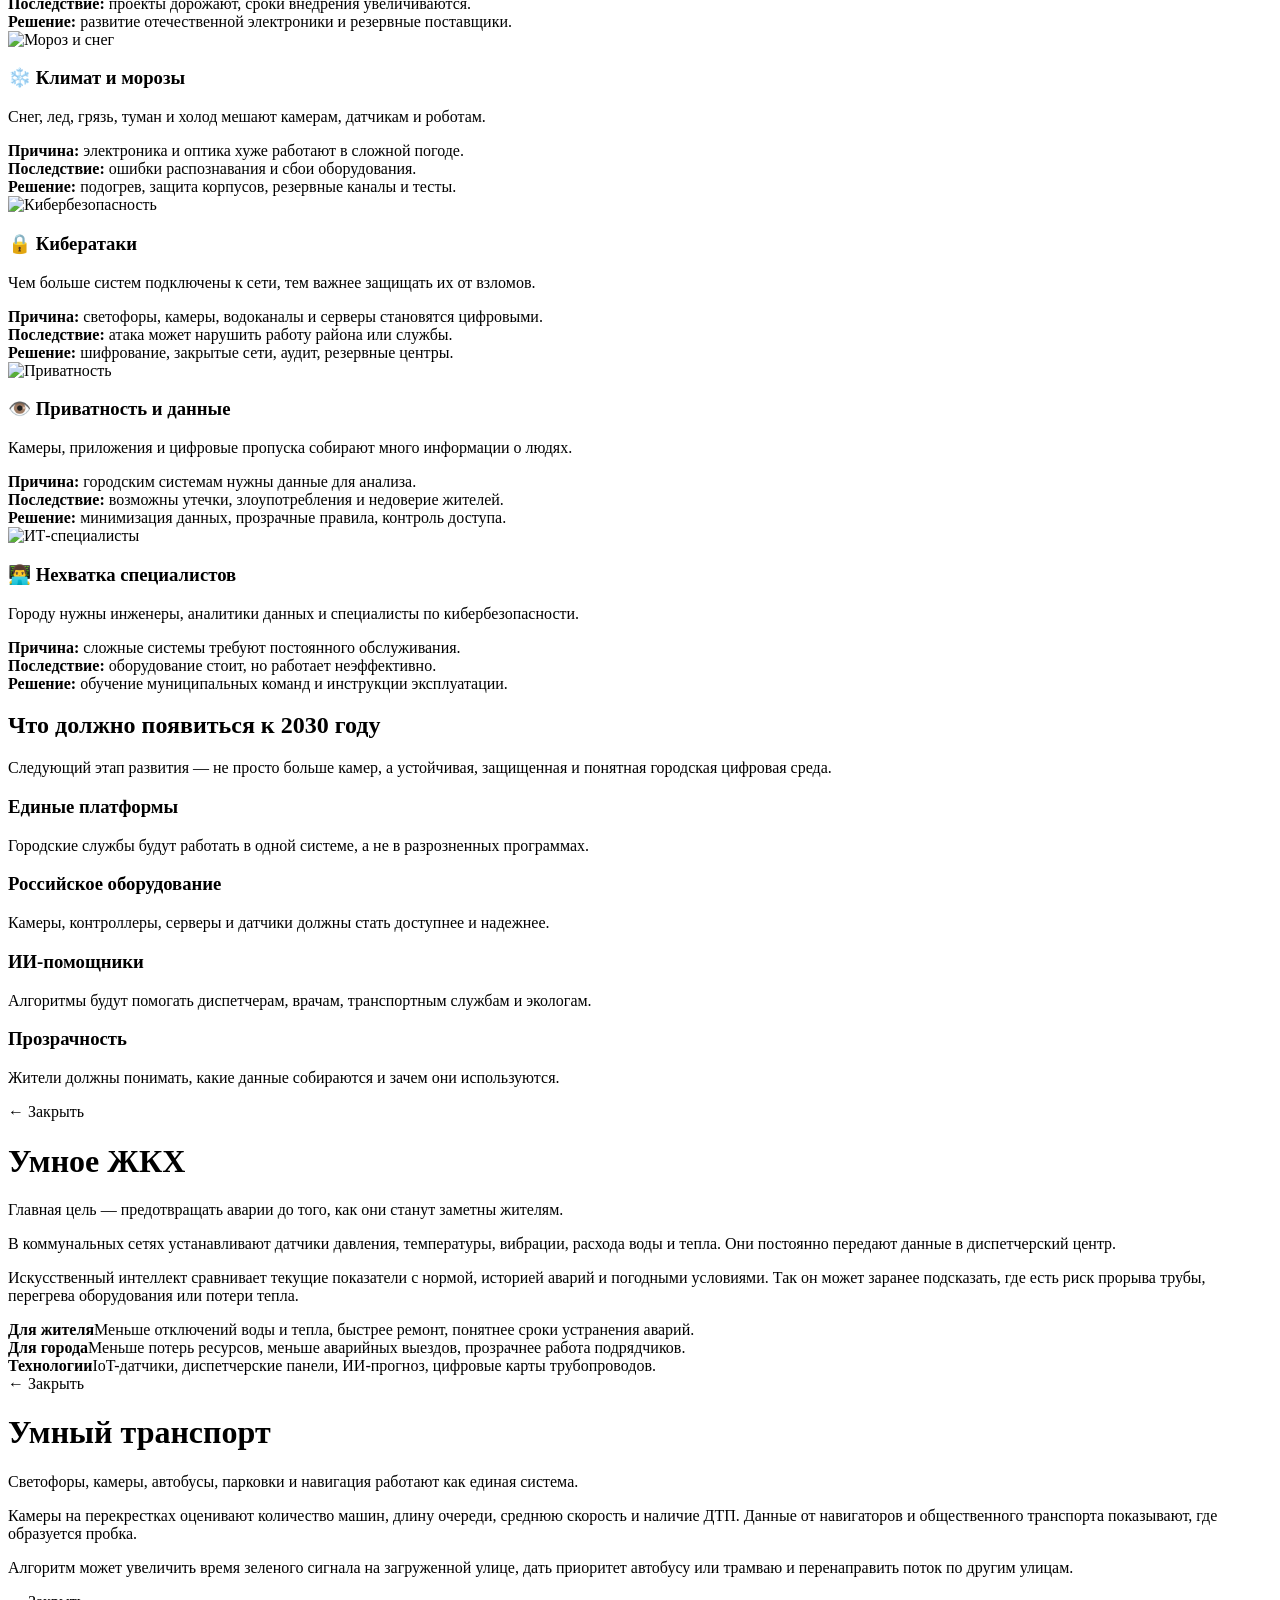
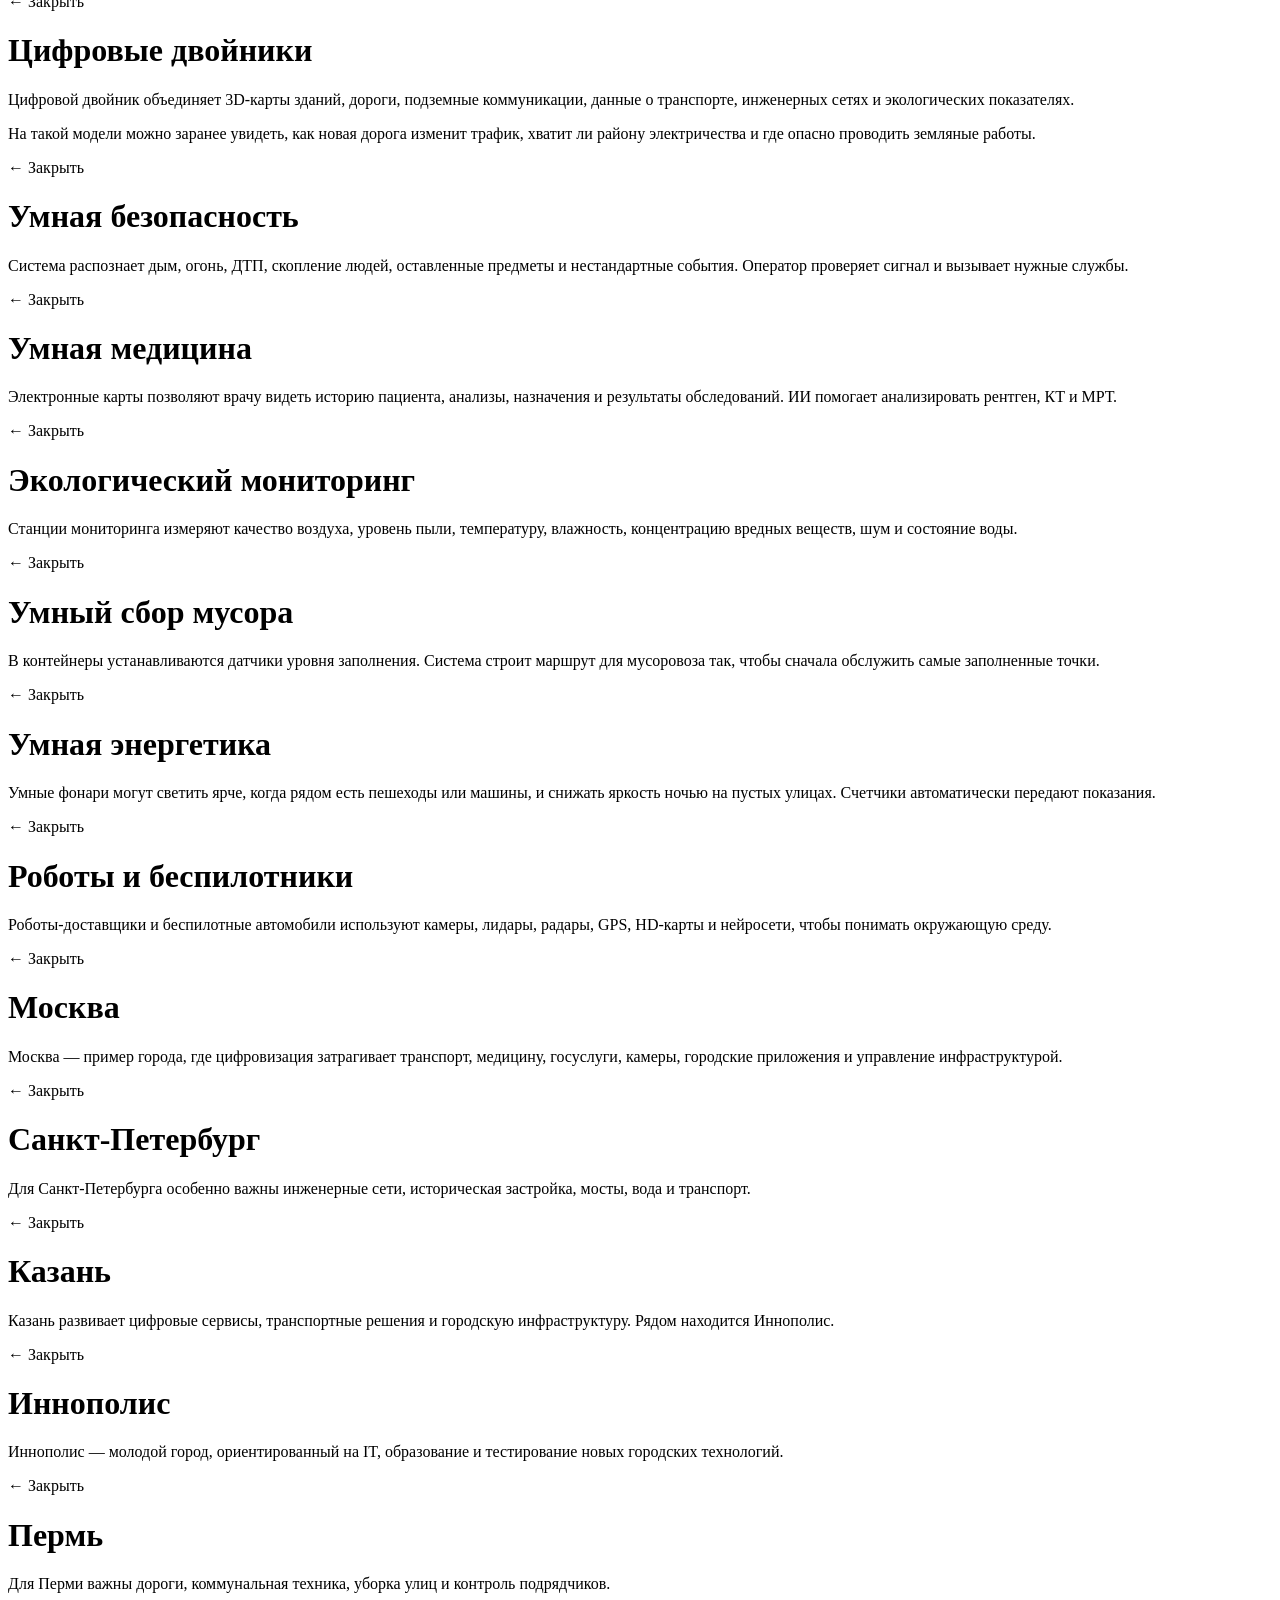
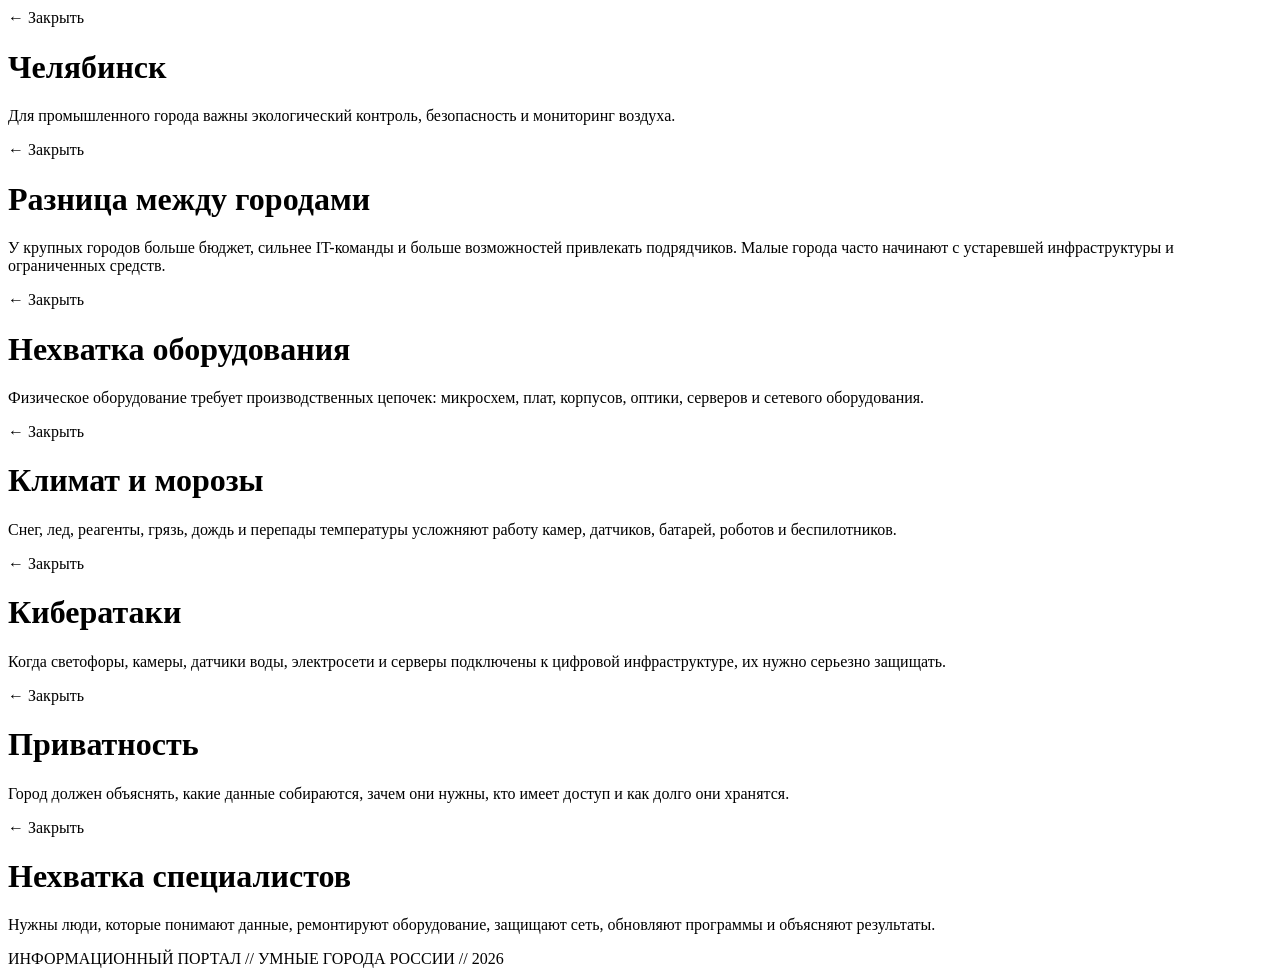
==== commit 3e6af3ee: "Add files via upload" ====
--- a/index.html
+++ b/index.html
@@ -4,13 +4,8 @@
 <meta charset="UTF-8">
 <meta name="viewport" content="width=device-width, initial-scale=1.0">
 <title>Умные города России 2026</title>
-<style>
-:root{--bg:#080b12;--panel:#121826;--text:#fff;--gray:#a8b3c7;--muted:#758198;--cyan:#00f0ff;--purple:#9d4edd;--green:#00ff88;--red:#ff2a6d;--yellow:#ffee00;--line:rgba(255,255,255,.08);--grad:linear-gradient(90deg,var(--cyan),var(--purple));--shadow:0 18px 45px rgba(0,240,255,.13)}
-*{margin:0;padding:0;box-sizing:border-box}html{scroll-behavior:smooth}body{font-family:Arial,Helvetica,sans-serif;color:var(--text);background:radial-gradient(circle at 10% 15%,rgba(0,240,255,.10),transparent 28%),radial-gradient(circle at 90% 15%,rgba(157,78,221,.10),transparent 30%),var(--bg);line-height:1.65}img{max-width:100%}nav{position:sticky;top:0;z-index:1000;background:rgba(8,11,18,.82);backdrop-filter:blur(14px);border-bottom:1px solid var(--line)}.nav-inner{max-width:1200px;margin:0 auto;padding:18px 28px;display:flex;align-items:center;justify-content:space-between;gap:20px}.logo{color:var(--cyan);font-weight:900;text-transform:uppercase;letter-spacing:1px}.nav-links{display:flex;flex-wrap:wrap;gap:18px}.nav-links a{color:var(--gray);text-decoration:none;font-size:12px;text-transform:uppercase;font-weight:800;transition:.25s}.nav-links a:hover{color:var(--cyan)}.menu-btn{display:none;background:var(--panel);color:var(--text);border:1px solid var(--line);padding:10px 14px;border-radius:999px;cursor:pointer}.container{max-width:1200px;margin:0 auto;padding:0 28px}.hero{max-width:1200px;margin:0 auto;padding:86px 28px 64px;display:grid;grid-template-columns:1fr .9fr;gap:42px;align-items:center}.badge{display:inline-block;color:var(--green);background:rgba(0,255,136,.08);border:1px solid rgba(0,255,136,.24);padding:8px 14px;border-radius:999px;font-size:12px;font-weight:900;text-transform:uppercase;letter-spacing:1px;margin-bottom:22px}.hero h1{font-size:clamp(42px,7vw,82px);line-height:.95;text-transform:uppercase;background:var(--grad);-webkit-background-clip:text;-webkit-text-fill-color:transparent;margin-bottom:24px}.hero p{color:var(--gray);font-size:18px;max-width:720px}.hero-img{min-height:410px;border-radius:28px;background:linear-gradient(180deg,rgba(0,0,0,.05),rgba(0,0,0,.65)),url('https://images.unsplash.com/photo-1518005020951-eccb494ad742?q=80&w=1600&auto=format&fit=crop');background-size:cover;background-position:center;border:1px solid var(--line);box-shadow:var(--shadow);transition:.35s ease}.hero-img:hover{transform:translateY(-6px)}.section{padding:66px 0}.section-head{display:flex;align-items:flex-end;justify-content:space-between;gap:26px;margin-bottom:32px}h2{font-size:clamp(28px,4vw,44px);line-height:1.05;text-transform:uppercase}.lead{max-width:760px;color:var(--gray);font-size:17px}.panel{background:var(--panel);border:1px solid var(--line);border-radius:24px;padding:32px;box-shadow:0 15px 35px rgba(0,0,0,.18);transition:.35s ease}.panel:hover{border-color:rgba(0,240,255,.35)}.panel p{color:var(--gray);margin-bottom:14px}.panel p:last-child{margin-bottom:0}.info-grid{display:grid;grid-template-columns:repeat(4,1fr);gap:18px;margin-top:24px}.mini{background:rgba(255,255,255,.035);border:1px solid var(--line);border-radius:18px;padding:20px;transition:.3s ease}.mini:hover{transform:translateY(-4px);border-color:rgba(0,240,255,.45)}.mini strong{display:block;color:var(--text);margin-bottom:8px}.mini span{color:var(--gray);font-size:14px}.grid{display:grid;grid-template-columns:repeat(auto-fit,minmax(310px,1fr));gap:26px}.card{background:var(--panel);border:1px solid var(--line);border-radius:22px;overflow:hidden;cursor:pointer;transition:transform .3s ease,box-shadow .3s ease,border-color .3s ease}.card:hover{transform:translateY(-7px);border-color:rgba(0,240,255,.6);box-shadow:var(--shadow)}.card img{width:100%;height:210px;object-fit:cover;display:block}.card-content{padding:24px}.card h3{font-size:21px;line-height:1.25;margin-bottom:12px}.card p{color:var(--gray);margin-bottom:14px}.card-list{display:grid;gap:10px}.card-list div{background:rgba(255,255,255,.035);border:1px solid rgba(255,255,255,.06);border-radius:14px;padding:12px;color:var(--gray);font-size:14px}.card-list b{color:var(--text)}.more{margin-top:16px;color:var(--cyan);font-size:12px;text-transform:uppercase;font-weight:900;letter-spacing:1px}.stats{display:grid;grid-template-columns:repeat(4,1fr);gap:20px}.stat{background:var(--panel);border:1px solid var(--line);border-radius:22px;padding:26px;transition:.3s ease}.stat:hover{transform:translateY(-5px);border-color:rgba(0,240,255,.45)}.stat strong{display:block;color:var(--cyan);font-size:36px;line-height:1;margin-bottom:10px}.stat span{color:var(--gray)}.table-container{overflow-x:auto}table{width:100%;border-collapse:separate;border-spacing:0 12px;min-width:900px}th{color:var(--muted);text-align:left;font-size:12px;text-transform:uppercase;padding:12px 18px}td{background:var(--panel);padding:20px 18px;color:var(--gray)}td:first-child{border-radius:16px 0 0 16px}td:last-child{border-radius:0 16px 16px 0}td strong{color:var(--text)}.city-link{display:inline-block;background:var(--grad);color:#fff;padding:10px 18px;border-radius:999px;font-size:12px;text-transform:uppercase;font-weight:900;cursor:pointer;white-space:nowrap;transition:.25s ease}.city-link:hover{transform:translateY(-2px);box-shadow:0 10px 25px rgba(157,78,221,.35)}.problem{border-left:4px solid var(--red)}.problem:hover{border-color:rgba(255,42,109,.65);box-shadow:0 18px 45px rgba(255,42,109,.10)}.future-grid{display:grid;grid-template-columns:repeat(auto-fit,minmax(250px,1fr));gap:18px}.future-item{background:rgba(0,255,136,.045);border:1px solid rgba(0,255,136,.12);border-radius:18px;padding:22px;transition:.3s ease}.future-item:hover{transform:translateY(-4px);border-color:rgba(0,255,136,.38)}.future-item h3{margin-bottom:10px}.future-item p{color:var(--gray)}.modal-overlay{position:fixed;inset:0;background:rgba(3,5,10,.92);backdrop-filter:blur(10px);z-index:5000;display:none;justify-content:center;align-items:flex-start;padding:38px 18px;overflow:auto;animation:fadeIn .25s ease}.modal-content{width:min(980px,100%);background:var(--panel);border:1px solid rgba(255,255,255,.1);border-radius:26px;overflow:hidden;box-shadow:0 24px 80px rgba(0,0,0,.55);animation:modalUp .3s ease}@keyframes fadeIn{from{opacity:0}to{opacity:1}}@keyframes modalUp{from{opacity:0;transform:translateY(30px)}to{opacity:1;transform:none}}.modal-hero{height:320px;background-size:cover;background-position:center;position:relative}.modal-hero:after{content:'';position:absolute;inset:0;background:linear-gradient(180deg,rgba(0,0,0,.03),rgba(18,24,38,.94))}.modal-body{padding:34px}.close-btn{display:inline-block;color:var(--cyan);cursor:pointer;font-size:13px;font-weight:900;text-transform:uppercase;margin-bottom:18px;transition:.25s}.close-btn:hover{transform:translateX(-4px)}.modal-body h1{font-size:clamp(28px,4vw,48px);line-height:1.05;margin-bottom:18px;text-transform:uppercase}.modal-body p{color:var(--gray);margin-bottom:16px}.highlight{background:rgba(0,240,255,.045);border-left:4px solid var(--cyan);border-radius:0 18px 18px 0;padding:22px;margin:22px 0;color:var(--text)}.modal-grid{display:grid;grid-template-columns:repeat(auto-fit,minmax(230px,1fr));gap:16px;margin-top:22px}.modal-point{background:rgba(255,255,255,.035);border:1px solid rgba(255,255,255,.07);border-radius:16px;padding:18px}.modal-point b{display:block;color:var(--text);margin-bottom:8px}.modal-point span{color:var(--gray);font-size:14px}.reveal{opacity:0;transform:translateY(28px);transition:opacity .7s ease,transform .7s ease}.reveal.show{opacity:1;transform:none}footer{max-width:1200px;margin:40px auto 0;padding:42px 28px;color:var(--muted);text-align:center;border-top:1px solid var(--line)}
-@media(max-width:960px){.hero{grid-template-columns:1fr;padding-top:62px}.hero-img{min-height:320px}.section-head{display:block}.lead{margin-top:14px}.info-grid,.stats{grid-template-columns:1fr 1fr}}
-@media(max-width:760px){.nav-inner{flex-wrap:wrap}.menu-btn{display:block}.nav-links{display:none;width:100%;flex-direction:column;gap:12px;padding-top:12px}.nav-links.open{display:flex}.hero{padding-top:48px}.hero h1{font-size:44px}.hero p{font-size:16px}.grid{grid-template-columns:1fr}.card img{height:190px}.modal-hero{height:230px}.modal-body{padding:24px}}
-@media(max-width:540px){.container,.hero,.nav-inner{padding-left:18px;padding-right:18px}.info-grid,.stats{grid-template-columns:1fr}.section{padding:48px 0}.panel{padding:22px}.card-content{padding:20px}h2{font-size:30px}.hero-img{min-height:250px;border-radius:20px}table{min-width:760px}}
-</style>
+<link rel="stylesheet" href="style.css">
+
 </head>
 <body>
 <nav><div class="nav-inner"><div class="logo">Smart City 2026</div><button class="menu-btn" onclick="toggleMenu()">Меню</button><div class="nav-links" id="navLinks"><a href="#about">Что это</a><a href="#tech">Технологии</a><a href="#cities">Города</a><a href="#problems">Проблемы</a><a href="#future">2030</a></div></div></nav>
@@ -63,7 +58,6 @@
 document.addEventListener('keydown',function(event){if(event.key==='Escape'){document.querySelectorAll('.modal-overlay').forEach(function(modal){modal.style.display='none'});document.body.style.overflow='auto'}});
 function revealOnScroll(){document.querySelectorAll('.reveal').forEach(function(el){var top=el.getBoundingClientRect().top;if(top<window.innerHeight-70){el.classList.add('show')}})}
 window.addEventListener('scroll',revealOnScroll);window.addEventListener('load',revealOnScroll);
-<link rel="stylesheet" href="style.css">
 </script>
 </body>
 </html>
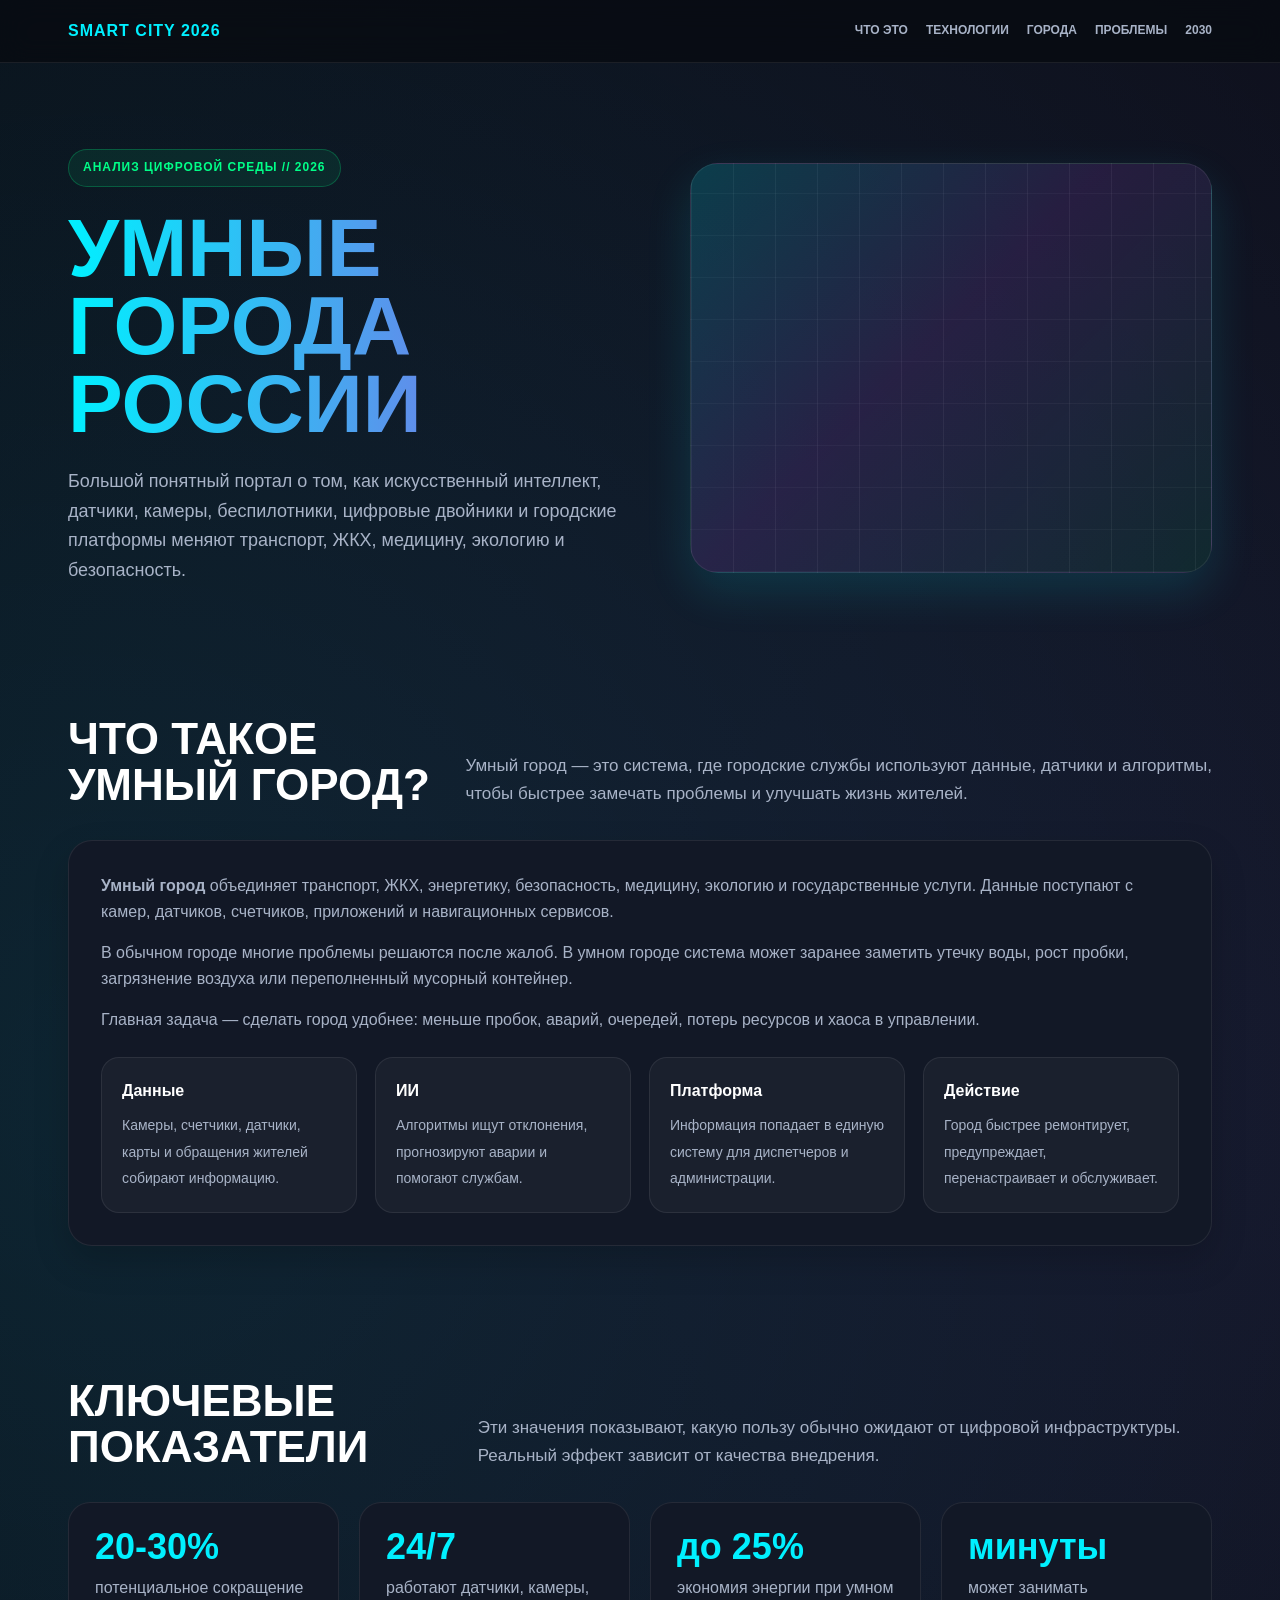
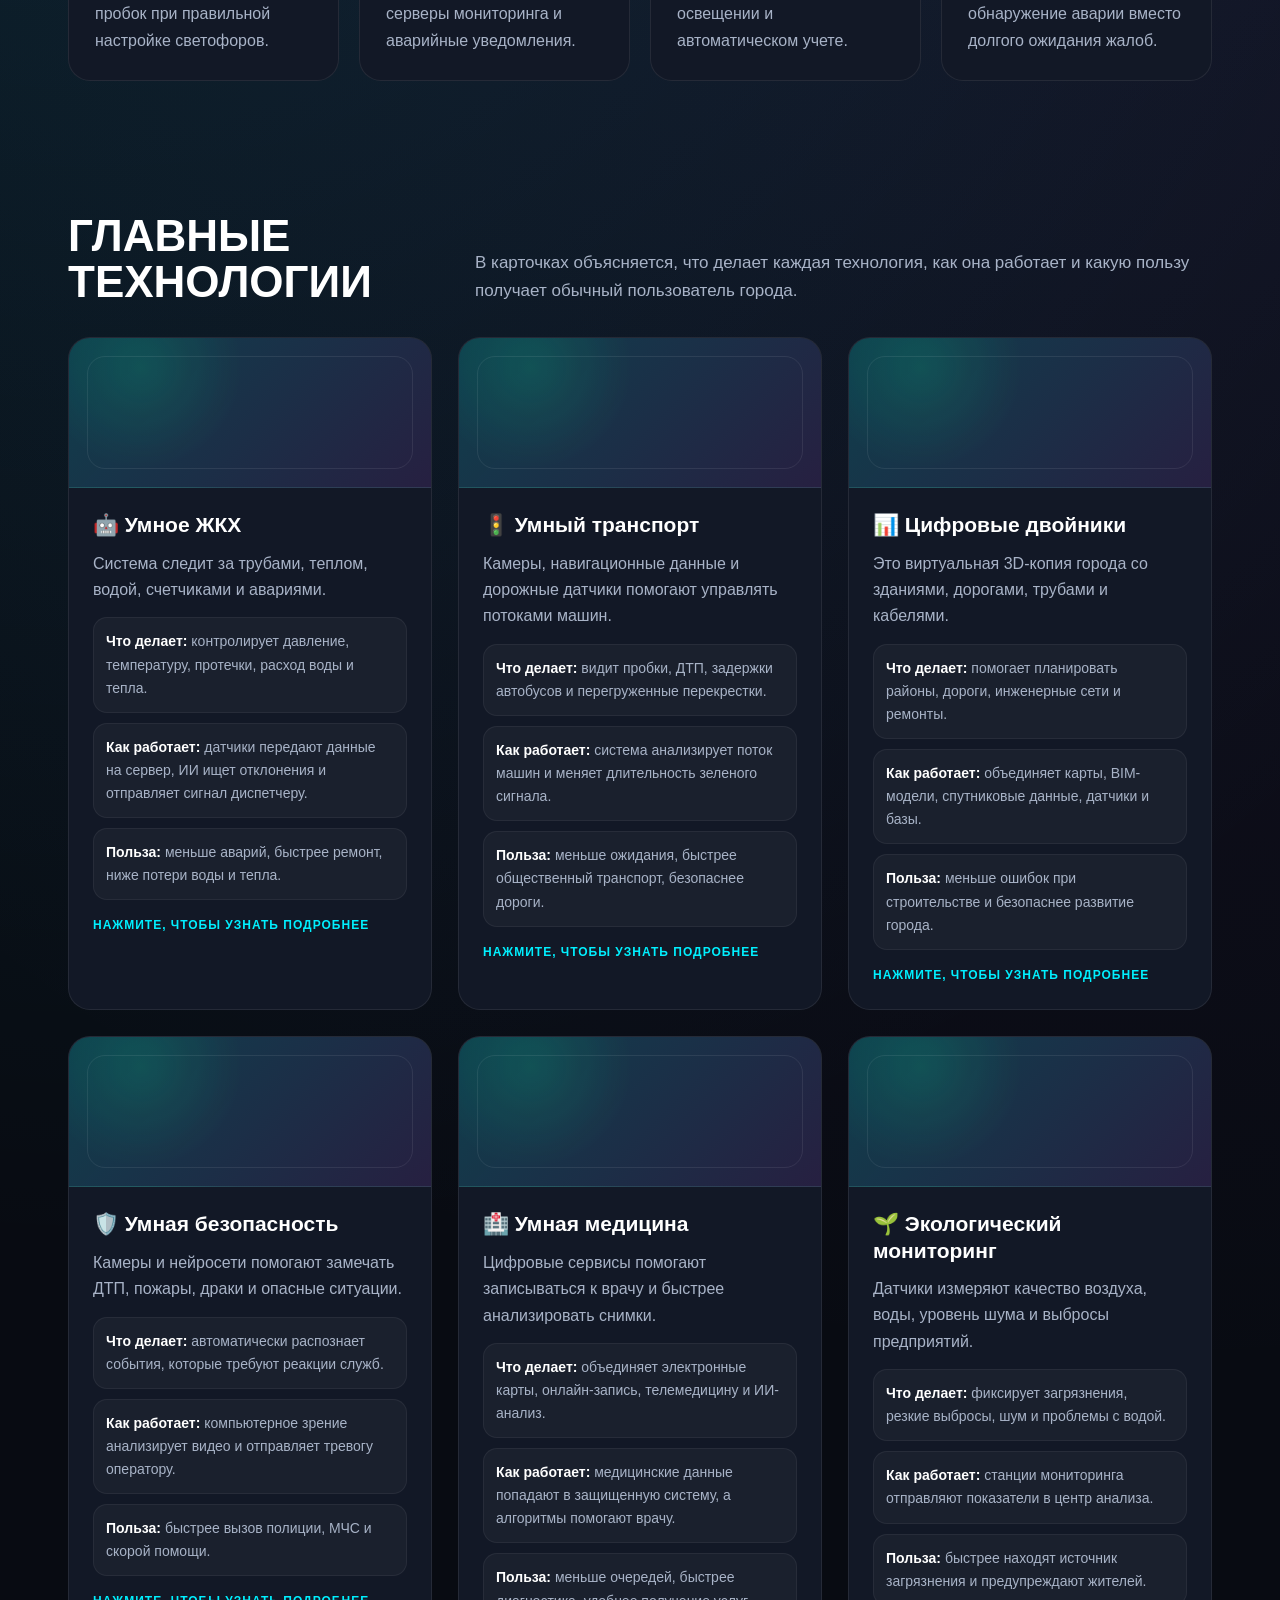
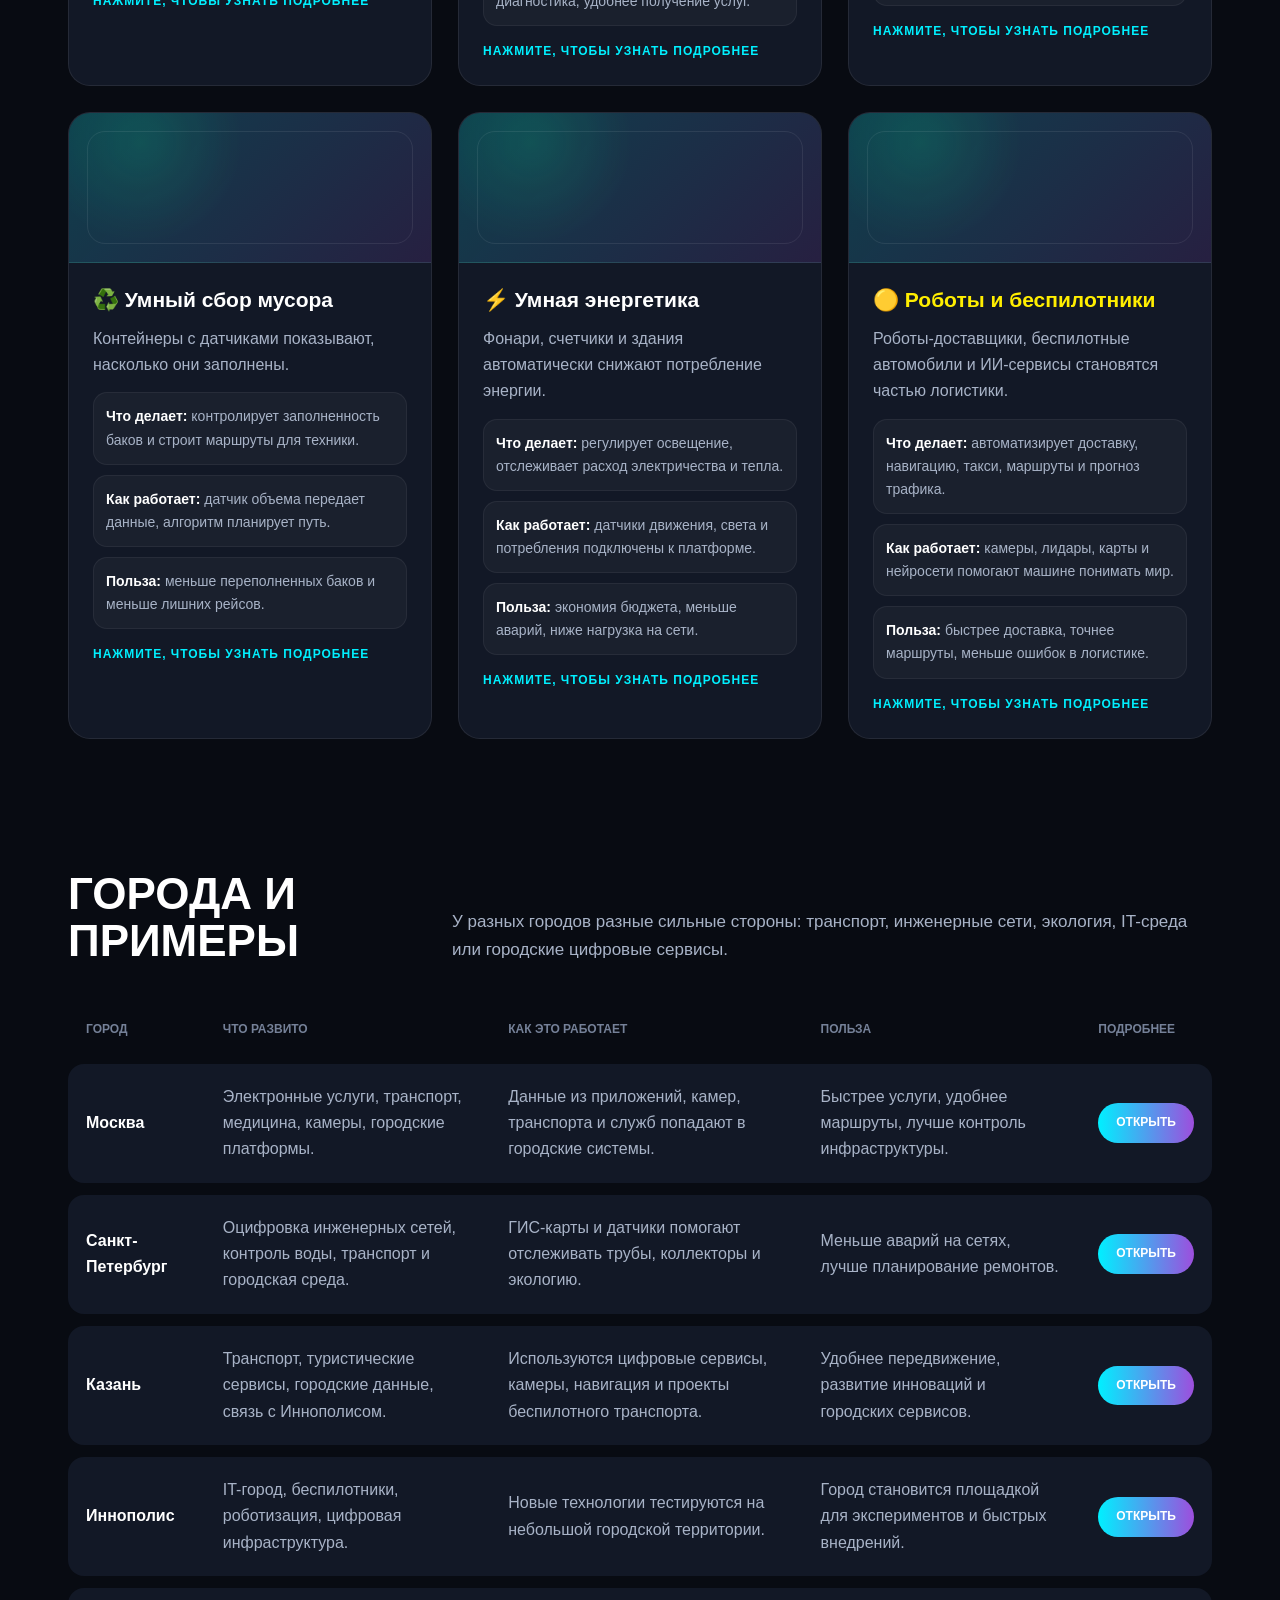
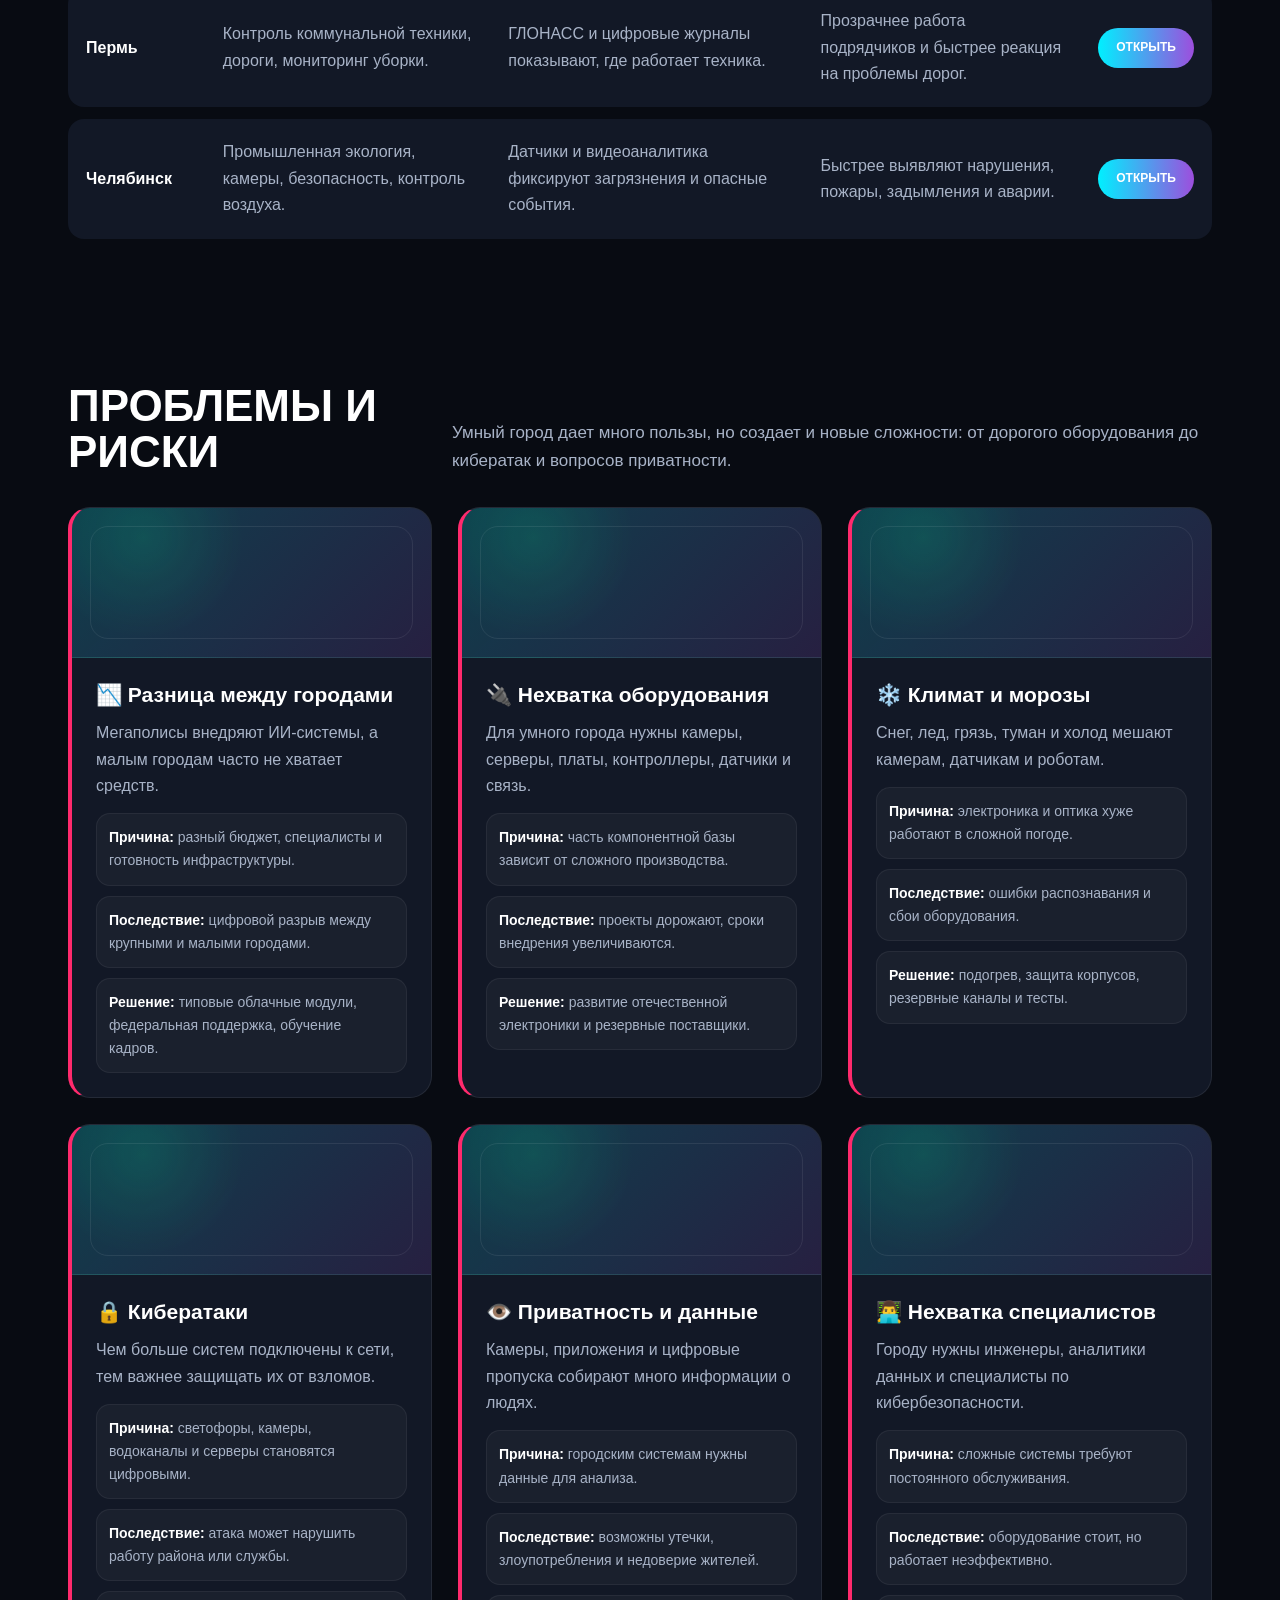
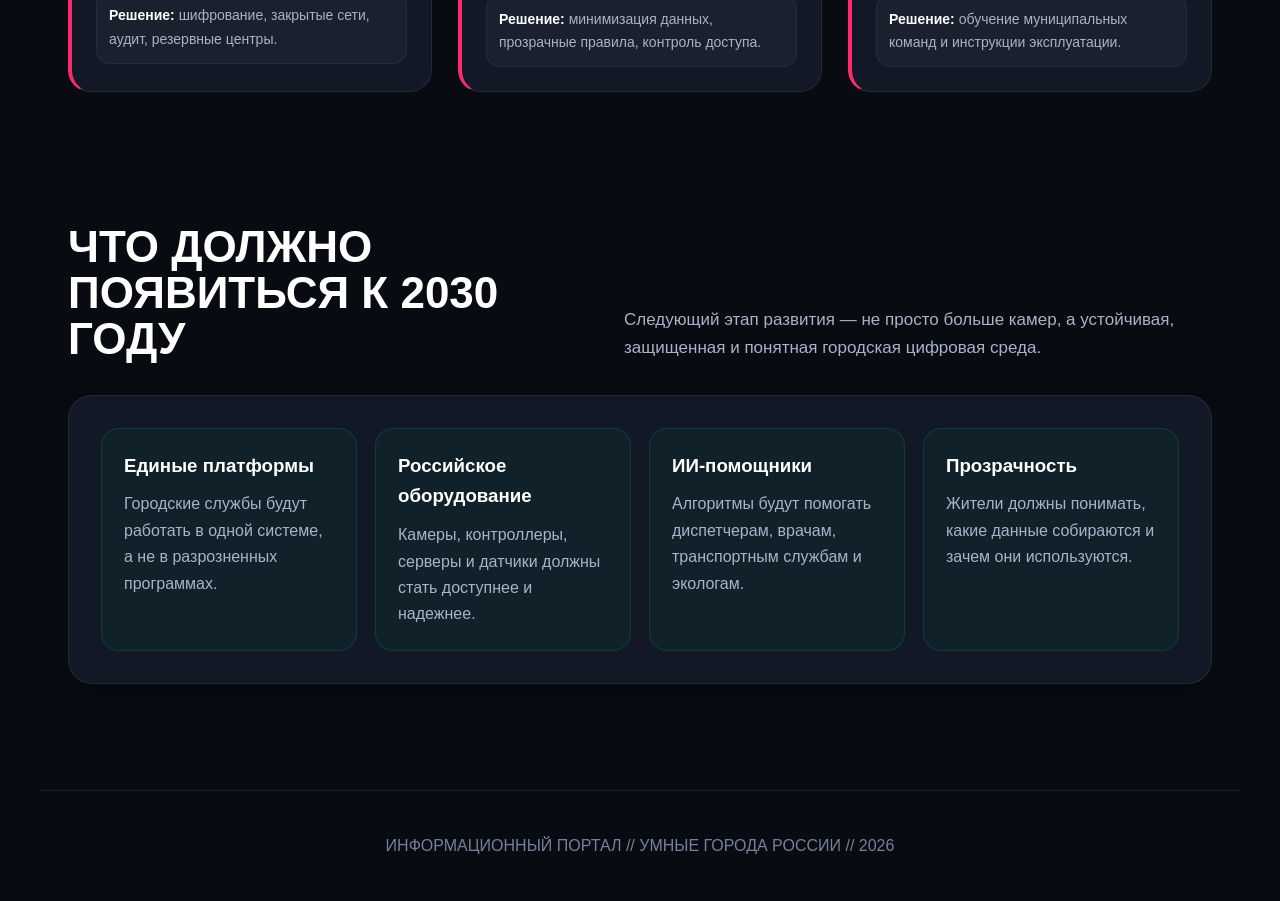
==== commit 53bfc939: "Add files via upload" ====
--- a/index.html
+++ b/index.html
@@ -14,41 +14,41 @@
 <section id="about" class="section reveal"><div class="section-head"><h2>Что такое умный город?</h2><p class="lead">Умный город — это система, где городские службы используют данные, датчики и алгоритмы, чтобы быстрее замечать проблемы и улучшать жизнь жителей.</p></div><div class="panel"><p><strong>Умный город</strong> объединяет транспорт, ЖКХ, энергетику, безопасность, медицину, экологию и государственные услуги. Данные поступают с камер, датчиков, счетчиков, приложений и навигационных сервисов.</p><p>В обычном городе многие проблемы решаются после жалоб. В умном городе система может заранее заметить утечку воды, рост пробки, загрязнение воздуха или переполненный мусорный контейнер.</p><p>Главная задача — сделать город удобнее: меньше пробок, аварий, очередей, потерь ресурсов и хаоса в управлении.</p><div class="info-grid"><div class="mini"><strong>Данные</strong><span>Камеры, счетчики, датчики, карты и обращения жителей собирают информацию.</span></div><div class="mini"><strong>ИИ</strong><span>Алгоритмы ищут отклонения, прогнозируют аварии и помогают службам.</span></div><div class="mini"><strong>Платформа</strong><span>Информация попадает в единую систему для диспетчеров и администрации.</span></div><div class="mini"><strong>Действие</strong><span>Город быстрее ремонтирует, предупреждает, перенастраивает и обслуживает.</span></div></div></div></section>
 <section class="section reveal"><div class="section-head"><h2>Ключевые показатели</h2><p class="lead">Эти значения показывают, какую пользу обычно ожидают от цифровой инфраструктуры. Реальный эффект зависит от качества внедрения.</p></div><div class="stats"><div class="stat"><strong>20-30%</strong><span>потенциальное сокращение пробок при правильной настройке светофоров.</span></div><div class="stat"><strong>24/7</strong><span>работают датчики, камеры, серверы мониторинга и аварийные уведомления.</span></div><div class="stat"><strong>до 25%</strong><span>экономия энергии при умном освещении и автоматическом учете.</span></div><div class="stat"><strong>минуты</strong><span>может занимать обнаружение аварии вместо долгого ожидания жалоб.</span></div></div></section>
 <section id="tech" class="section reveal"><div class="section-head"><h2>Главные технологии</h2><p class="lead">В карточках объясняется, что делает каждая технология, как она работает и какую пользу получает обычный пользователь города.</p></div><div class="grid">
-<article class="card" onclick="openModal('modal-jkh')"><img src="https://images.unsplash.com/photo-1581094794329-c8112a89af12?q=80&w=1400&auto=format&fit=crop" alt="Умное ЖКХ"><div class="card-content"><h3>🤖 Умное ЖКХ</h3><p>Система следит за трубами, теплом, водой, счетчиками и авариями.</p><div class="card-list"><div><b>Что делает:</b> контролирует давление, температуру, протечки, расход воды и тепла.</div><div><b>Как работает:</b> датчики передают данные на сервер, ИИ ищет отклонения и отправляет сигнал диспетчеру.</div><div><b>Польза:</b> меньше аварий, быстрее ремонт, ниже потери воды и тепла.</div></div><div class="more">Нажмите, чтобы узнать подробнее</div></div></article>
-<article class="card" onclick="openModal('modal-traffic')"><img src="https://images.unsplash.com/photo-1503376780353-7e6692767b70?q=80&w=1400&auto=format&fit=crop" alt="Умный транспорт"><div class="card-content"><h3>🚦 Умный транспорт</h3><p>Камеры, навигационные данные и дорожные датчики помогают управлять потоками машин.</p><div class="card-list"><div><b>Что делает:</b> видит пробки, ДТП, задержки автобусов и перегруженные перекрестки.</div><div><b>Как работает:</b> система анализирует поток машин и меняет длительность зеленого сигнала.</div><div><b>Польза:</b> меньше ожидания, быстрее общественный транспорт, безопаснее дороги.</div></div><div class="more">Нажмите, чтобы узнать подробнее</div></div></article>
-<article class="card" onclick="openModal('modal-twins')"><img src="https://images.unsplash.com/photo-1518005020951-eccb494ad742?q=80&w=1400&auto=format&fit=crop" alt="Цифровой двойник"><div class="card-content"><h3>📊 Цифровые двойники</h3><p>Это виртуальная 3D-копия города со зданиями, дорогами, трубами и кабелями.</p><div class="card-list"><div><b>Что делает:</b> помогает планировать районы, дороги, инженерные сети и ремонты.</div><div><b>Как работает:</b> объединяет карты, BIM-модели, спутниковые данные, датчики и базы.</div><div><b>Польза:</b> меньше ошибок при строительстве и безопаснее развитие города.</div></div><div class="more">Нажмите, чтобы узнать подробнее</div></div></article>
-<article class="card" onclick="openModal('modal-security')"><img src="https://images.unsplash.com/photo-1516321497487-e288fb19713f?q=80&w=1400&auto=format&fit=crop" alt="Безопасность"><div class="card-content"><h3>🛡️ Умная безопасность</h3><p>Камеры и нейросети помогают замечать ДТП, пожары, драки и опасные ситуации.</p><div class="card-list"><div><b>Что делает:</b> автоматически распознает события, которые требуют реакции служб.</div><div><b>Как работает:</b> компьютерное зрение анализирует видео и отправляет тревогу оператору.</div><div><b>Польза:</b> быстрее вызов полиции, МЧС и скорой помощи.</div></div><div class="more">Нажмите, чтобы узнать подробнее</div></div></article>
-<article class="card" onclick="openModal('modal-medicine')"><img src="https://images.unsplash.com/photo-1576091160550-2173dba999ef?q=80&w=1400&auto=format&fit=crop" alt="Медицина"><div class="card-content"><h3>🏥 Умная медицина</h3><p>Цифровые сервисы помогают записываться к врачу и быстрее анализировать снимки.</p><div class="card-list"><div><b>Что делает:</b> объединяет электронные карты, онлайн-запись, телемедицину и ИИ-анализ.</div><div><b>Как работает:</b> медицинские данные попадают в защищенную систему, а алгоритмы помогают врачу.</div><div><b>Польза:</b> меньше очередей, быстрее диагностика, удобнее получение услуг.</div></div><div class="more">Нажмите, чтобы узнать подробнее</div></div></article>
-<article class="card" onclick="openModal('modal-eco')"><img src="https://images.unsplash.com/photo-1497436072909-60f360e1d4b1?q=80&w=1400&auto=format&fit=crop" alt="Экология"><div class="card-content"><h3>🌱 Экологический мониторинг</h3><p>Датчики измеряют качество воздуха, воды, уровень шума и выбросы предприятий.</p><div class="card-list"><div><b>Что делает:</b> фиксирует загрязнения, резкие выбросы, шум и проблемы с водой.</div><div><b>Как работает:</b> станции мониторинга отправляют показатели в центр анализа.</div><div><b>Польза:</b> быстрее находят источник загрязнения и предупреждают жителей.</div></div><div class="more">Нажмите, чтобы узнать подробнее</div></div></article>
-<article class="card" onclick="openModal('modal-waste')"><img src="https://images.unsplash.com/photo-1532996122724-e3c354a0b15b?q=80&w=1400&auto=format&fit=crop" alt="Мусор"><div class="card-content"><h3>♻️ Умный сбор мусора</h3><p>Контейнеры с датчиками показывают, насколько они заполнены.</p><div class="card-list"><div><b>Что делает:</b> контролирует заполненность баков и строит маршруты для техники.</div><div><b>Как работает:</b> датчик объема передает данные, алгоритм планирует путь.</div><div><b>Польза:</b> меньше переполненных баков и меньше лишних рейсов.</div></div><div class="more">Нажмите, чтобы узнать подробнее</div></div></article>
-<article class="card" onclick="openModal('modal-energy')"><img src="https://images.unsplash.com/photo-1509391366360-2e959784a276?q=80&w=1400&auto=format&fit=crop" alt="Энергетика"><div class="card-content"><h3>⚡ Умная энергетика</h3><p>Фонари, счетчики и здания автоматически снижают потребление энергии.</p><div class="card-list"><div><b>Что делает:</b> регулирует освещение, отслеживает расход электричества и тепла.</div><div><b>Как работает:</b> датчики движения, света и потребления подключены к платформе.</div><div><b>Польза:</b> экономия бюджета, меньше аварий, ниже нагрузка на сети.</div></div><div class="more">Нажмите, чтобы узнать подробнее</div></div></article>
-<article class="card" onclick="openModal('modal-robots')"><img src="https://images.unsplash.com/photo-1485827404703-89b55fcc595e?q=80&w=1400&auto=format&fit=crop" alt="Роботы"><div class="card-content"><h3 style="color:var(--yellow);">🟡 Роботы и беспилотники</h3><p>Роботы-доставщики, беспилотные автомобили и ИИ-сервисы становятся частью логистики.</p><div class="card-list"><div><b>Что делает:</b> автоматизирует доставку, навигацию, такси, маршруты и прогноз трафика.</div><div><b>Как работает:</b> камеры, лидары, карты и нейросети помогают машине понимать мир.</div><div><b>Польза:</b> быстрее доставка, точнее маршруты, меньше ошибок в логистике.</div></div><div class="more">Нажмите, чтобы узнать подробнее</div></div></article>
+<article class="card" onclick="openModal('modal-jkh')"><div class="card-visual" aria-label="Умное ЖКХ"></div><div class="card-content"><h3>🤖 Умное ЖКХ</h3><p>Система следит за трубами, теплом, водой, счетчиками и авариями.</p><div class="card-list"><div><b>Что делает:</b> контролирует давление, температуру, протечки, расход воды и тепла.</div><div><b>Как работает:</b> датчики передают данные на сервер, ИИ ищет отклонения и отправляет сигнал диспетчеру.</div><div><b>Польза:</b> меньше аварий, быстрее ремонт, ниже потери воды и тепла.</div></div><div class="more">Нажмите, чтобы узнать подробнее</div></div></article>
+<article class="card" onclick="openModal('modal-traffic')"><div class="card-visual" aria-label="Умный транспорт"></div><div class="card-content"><h3>🚦 Умный транспорт</h3><p>Камеры, навигационные данные и дорожные датчики помогают управлять потоками машин.</p><div class="card-list"><div><b>Что делает:</b> видит пробки, ДТП, задержки автобусов и перегруженные перекрестки.</div><div><b>Как работает:</b> система анализирует поток машин и меняет длительность зеленого сигнала.</div><div><b>Польза:</b> меньше ожидания, быстрее общественный транспорт, безопаснее дороги.</div></div><div class="more">Нажмите, чтобы узнать подробнее</div></div></article>
+<article class="card" onclick="openModal('modal-twins')"><div class="card-visual" aria-label="Цифровой двойник"></div><div class="card-content"><h3>📊 Цифровые двойники</h3><p>Это виртуальная 3D-копия города со зданиями, дорогами, трубами и кабелями.</p><div class="card-list"><div><b>Что делает:</b> помогает планировать районы, дороги, инженерные сети и ремонты.</div><div><b>Как работает:</b> объединяет карты, BIM-модели, спутниковые данные, датчики и базы.</div><div><b>Польза:</b> меньше ошибок при строительстве и безопаснее развитие города.</div></div><div class="more">Нажмите, чтобы узнать подробнее</div></div></article>
+<article class="card" onclick="openModal('modal-security')"><div class="card-visual" aria-label="Безопасность"></div><div class="card-content"><h3>🛡️ Умная безопасность</h3><p>Камеры и нейросети помогают замечать ДТП, пожары, драки и опасные ситуации.</p><div class="card-list"><div><b>Что делает:</b> автоматически распознает события, которые требуют реакции служб.</div><div><b>Как работает:</b> компьютерное зрение анализирует видео и отправляет тревогу оператору.</div><div><b>Польза:</b> быстрее вызов полиции, МЧС и скорой помощи.</div></div><div class="more">Нажмите, чтобы узнать подробнее</div></div></article>
+<article class="card" onclick="openModal('modal-medicine')"><div class="card-visual" aria-label="Медицина"></div><div class="card-content"><h3>🏥 Умная медицина</h3><p>Цифровые сервисы помогают записываться к врачу и быстрее анализировать снимки.</p><div class="card-list"><div><b>Что делает:</b> объединяет электронные карты, онлайн-запись, телемедицину и ИИ-анализ.</div><div><b>Как работает:</b> медицинские данные попадают в защищенную систему, а алгоритмы помогают врачу.</div><div><b>Польза:</b> меньше очередей, быстрее диагностика, удобнее получение услуг.</div></div><div class="more">Нажмите, чтобы узнать подробнее</div></div></article>
+<article class="card" onclick="openModal('modal-eco')"><div class="card-visual" aria-label="Экология"></div><div class="card-content"><h3>🌱 Экологический мониторинг</h3><p>Датчики измеряют качество воздуха, воды, уровень шума и выбросы предприятий.</p><div class="card-list"><div><b>Что делает:</b> фиксирует загрязнения, резкие выбросы, шум и проблемы с водой.</div><div><b>Как работает:</b> станции мониторинга отправляют показатели в центр анализа.</div><div><b>Польза:</b> быстрее находят источник загрязнения и предупреждают жителей.</div></div><div class="more">Нажмите, чтобы узнать подробнее</div></div></article>
+<article class="card" onclick="openModal('modal-waste')"><div class="card-visual" aria-label="Мусор"></div><div class="card-content"><h3>♻️ Умный сбор мусора</h3><p>Контейнеры с датчиками показывают, насколько они заполнены.</p><div class="card-list"><div><b>Что делает:</b> контролирует заполненность баков и строит маршруты для техники.</div><div><b>Как работает:</b> датчик объема передает данные, алгоритм планирует путь.</div><div><b>Польза:</b> меньше переполненных баков и меньше лишних рейсов.</div></div><div class="more">Нажмите, чтобы узнать подробнее</div></div></article>
+<article class="card" onclick="openModal('modal-energy')"><div class="card-visual" aria-label="Энергетика"></div><div class="card-content"><h3>⚡ Умная энергетика</h3><p>Фонари, счетчики и здания автоматически снижают потребление энергии.</p><div class="card-list"><div><b>Что делает:</b> регулирует освещение, отслеживает расход электричества и тепла.</div><div><b>Как работает:</b> датчики движения, света и потребления подключены к платформе.</div><div><b>Польза:</b> экономия бюджета, меньше аварий, ниже нагрузка на сети.</div></div><div class="more">Нажмите, чтобы узнать подробнее</div></div></article>
+<article class="card" onclick="openModal('modal-robots')"><div class="card-visual" aria-label="Роботы"></div><div class="card-content"><h3 style="color:var(--yellow);">🟡 Роботы и беспилотники</h3><p>Роботы-доставщики, беспилотные автомобили и ИИ-сервисы становятся частью логистики.</p><div class="card-list"><div><b>Что делает:</b> автоматизирует доставку, навигацию, такси, маршруты и прогноз трафика.</div><div><b>Как работает:</b> камеры, лидары, карты и нейросети помогают машине понимать мир.</div><div><b>Польза:</b> быстрее доставка, точнее маршруты, меньше ошибок в логистике.</div></div><div class="more">Нажмите, чтобы узнать подробнее</div></div></article>
 </div></section>
 <section id="cities" class="section reveal"><div class="section-head"><h2>Города и примеры</h2><p class="lead">У разных городов разные сильные стороны: транспорт, инженерные сети, экология, IT-среда или городские цифровые сервисы.</p></div><div class="table-container"><table><thead><tr><th>Город</th><th>Что развито</th><th>Как это работает</th><th>Польза</th><th>Подробнее</th></tr></thead><tbody><tr><td><strong>Москва</strong></td><td>Электронные услуги, транспорт, медицина, камеры, городские платформы.</td><td>Данные из приложений, камер, транспорта и служб попадают в городские системы.</td><td>Быстрее услуги, удобнее маршруты, лучше контроль инфраструктуры.</td><td><span class="city-link" onclick="openModal('modal-moscow')">Открыть</span></td></tr><tr><td><strong>Санкт-Петербург</strong></td><td>Оцифровка инженерных сетей, контроль воды, транспорт и городская среда.</td><td>ГИС-карты и датчики помогают отслеживать трубы, коллекторы и экологию.</td><td>Меньше аварий на сетях, лучше планирование ремонтов.</td><td><span class="city-link" onclick="openModal('modal-spb')">Открыть</span></td></tr><tr><td><strong>Казань</strong></td><td>Транспорт, туристические сервисы, городские данные, связь с Иннополисом.</td><td>Используются цифровые сервисы, камеры, навигация и проекты беспилотного транспорта.</td><td>Удобнее передвижение, развитие инноваций и городских сервисов.</td><td><span class="city-link" onclick="openModal('modal-kazan')">Открыть</span></td></tr><tr><td><strong>Иннополис</strong></td><td>IT-город, беспилотники, роботизация, цифровая инфраструктура.</td><td>Новые технологии тестируются на небольшой городской территории.</td><td>Город становится площадкой для экспериментов и быстрых внедрений.</td><td><span class="city-link" onclick="openModal('modal-innopolis')">Открыть</span></td></tr><tr><td><strong>Пермь</strong></td><td>Контроль коммунальной техники, дороги, мониторинг уборки.</td><td>ГЛОНАСС и цифровые журналы показывают, где работает техника.</td><td>Прозрачнее работа подрядчиков и быстрее реакция на проблемы дорог.</td><td><span class="city-link" onclick="openModal('modal-perm')">Открыть</span></td></tr><tr><td><strong>Челябинск</strong></td><td>Промышленная экология, камеры, безопасность, контроль воздуха.</td><td>Датчики и видеоаналитика фиксируют загрязнения и опасные события.</td><td>Быстрее выявляют нарушения, пожары, задымления и аварии.</td><td><span class="city-link" onclick="openModal('modal-chelyabinsk')">Открыть</span></td></tr></tbody></table></div></section>
-<section id="problems" class="section reveal"><div class="section-head"><h2>Проблемы и риски</h2><p class="lead">Умный город дает много пользы, но создает и новые сложности: от дорогого оборудования до кибератак и вопросов приватности.</p></div><div class="grid"><article class="card problem" onclick="openModal('modal-prob-inequality')"><img src="https://images.unsplash.com/photo-1494526585095-c41746248156?q=80&w=1400&auto=format&fit=crop" alt="Разница между городами"><div class="card-content"><h3>📉 Разница между городами</h3><p>Мегаполисы внедряют ИИ-системы, а малым городам часто не хватает средств.</p><div class="card-list"><div><b>Причина:</b> разный бюджет, специалисты и готовность инфраструктуры.</div><div><b>Последствие:</b> цифровой разрыв между крупными и малыми городами.</div><div><b>Решение:</b> типовые облачные модули, федеральная поддержка, обучение кадров.</div></div></div></article><article class="card problem" onclick="openModal('modal-prob-hardware')"><img src="https://images.unsplash.com/photo-1518770660439-4636190af475?q=80&w=1400&auto=format&fit=crop" alt="Оборудование"><div class="card-content"><h3>🔌 Нехватка оборудования</h3><p>Для умного города нужны камеры, серверы, платы, контроллеры, датчики и связь.</p><div class="card-list"><div><b>Причина:</b> часть компонентной базы зависит от сложного производства.</div><div><b>Последствие:</b> проекты дорожают, сроки внедрения увеличиваются.</div><div><b>Решение:</b> развитие отечественной электроники и резервные поставщики.</div></div></div></article><article class="card problem" onclick="openModal('modal-prob-weather')"><img src="https://images.unsplash.com/photo-1483664852095-d6cc6870702d?q=80&w=1400&auto=format&fit=crop" alt="Мороз и снег"><div class="card-content"><h3>❄️ Климат и морозы</h3><p>Снег, лед, грязь, туман и холод мешают камерам, датчикам и роботам.</p><div class="card-list"><div><b>Причина:</b> электроника и оптика хуже работают в сложной погоде.</div><div><b>Последствие:</b> ошибки распознавания и сбои оборудования.</div><div><b>Решение:</b> подогрев, защита корпусов, резервные каналы и тесты.</div></div></div></article><article class="card problem" onclick="openModal('modal-prob-cyber')"><img src="https://images.unsplash.com/photo-1550751827-4bd374c3f58b?q=80&w=1400&auto=format&fit=crop" alt="Кибербезопасность"><div class="card-content"><h3>🔒 Кибератаки</h3><p>Чем больше систем подключены к сети, тем важнее защищать их от взломов.</p><div class="card-list"><div><b>Причина:</b> светофоры, камеры, водоканалы и серверы становятся цифровыми.</div><div><b>Последствие:</b> атака может нарушить работу района или службы.</div><div><b>Решение:</b> шифрование, закрытые сети, аудит, резервные центры.</div></div></div></article><article class="card problem" onclick="openModal('modal-prob-privacy')"><img src="https://images.unsplash.com/photo-1563986768609-322da13575f3?q=80&w=1400&auto=format&fit=crop" alt="Приватность"><div class="card-content"><h3>👁️ Приватность и данные</h3><p>Камеры, приложения и цифровые пропуска собирают много информации о людях.</p><div class="card-list"><div><b>Причина:</b> городским системам нужны данные для анализа.</div><div><b>Последствие:</b> возможны утечки, злоупотребления и недоверие жителей.</div><div><b>Решение:</b> минимизация данных, прозрачные правила, контроль доступа.</div></div></div></article><article class="card problem" onclick="openModal('modal-prob-cadres')"><img src="https://images.unsplash.com/photo-1516321318423-f06f85e504b3?q=80&w=1400&auto=format&fit=crop" alt="ИТ-специалисты"><div class="card-content"><h3>👨‍💻 Нехватка специалистов</h3><p>Городу нужны инженеры, аналитики данных и специалисты по кибербезопасности.</p><div class="card-list"><div><b>Причина:</b> сложные системы требуют постоянного обслуживания.</div><div><b>Последствие:</b> оборудование стоит, но работает неэффективно.</div><div><b>Решение:</b> обучение муниципальных команд и инструкции эксплуатации.</div></div></div></article></div></section>
+<section id="problems" class="section reveal"><div class="section-head"><h2>Проблемы и риски</h2><p class="lead">Умный город дает много пользы, но создает и новые сложности: от дорогого оборудования до кибератак и вопросов приватности.</p></div><div class="grid"><article class="card problem" onclick="openModal('modal-prob-inequality')"><div class="card-visual" aria-label="Разница между городами"></div><div class="card-content"><h3>📉 Разница между городами</h3><p>Мегаполисы внедряют ИИ-системы, а малым городам часто не хватает средств.</p><div class="card-list"><div><b>Причина:</b> разный бюджет, специалисты и готовность инфраструктуры.</div><div><b>Последствие:</b> цифровой разрыв между крупными и малыми городами.</div><div><b>Решение:</b> типовые облачные модули, федеральная поддержка, обучение кадров.</div></div></div></article><article class="card problem" onclick="openModal('modal-prob-hardware')"><div class="card-visual" aria-label="Оборудование"></div><div class="card-content"><h3>🔌 Нехватка оборудования</h3><p>Для умного города нужны камеры, серверы, платы, контроллеры, датчики и связь.</p><div class="card-list"><div><b>Причина:</b> часть компонентной базы зависит от сложного производства.</div><div><b>Последствие:</b> проекты дорожают, сроки внедрения увеличиваются.</div><div><b>Решение:</b> развитие отечественной электроники и резервные поставщики.</div></div></div></article><article class="card problem" onclick="openModal('modal-prob-weather')"><div class="card-visual" aria-label="Мороз и снег"></div><div class="card-content"><h3>❄️ Климат и морозы</h3><p>Снег, лед, грязь, туман и холод мешают камерам, датчикам и роботам.</p><div class="card-list"><div><b>Причина:</b> электроника и оптика хуже работают в сложной погоде.</div><div><b>Последствие:</b> ошибки распознавания и сбои оборудования.</div><div><b>Решение:</b> подогрев, защита корпусов, резервные каналы и тесты.</div></div></div></article><article class="card problem" onclick="openModal('modal-prob-cyber')"><div class="card-visual" aria-label="Кибербезопасность"></div><div class="card-content"><h3>🔒 Кибератаки</h3><p>Чем больше систем подключены к сети, тем важнее защищать их от взломов.</p><div class="card-list"><div><b>Причина:</b> светофоры, камеры, водоканалы и серверы становятся цифровыми.</div><div><b>Последствие:</b> атака может нарушить работу района или службы.</div><div><b>Решение:</b> шифрование, закрытые сети, аудит, резервные центры.</div></div></div></article><article class="card problem" onclick="openModal('modal-prob-privacy')"><div class="card-visual" aria-label="Приватность"></div><div class="card-content"><h3>👁️ Приватность и данные</h3><p>Камеры, приложения и цифровые пропуска собирают много информации о людях.</p><div class="card-list"><div><b>Причина:</b> городским системам нужны данные для анализа.</div><div><b>Последствие:</b> возможны утечки, злоупотребления и недоверие жителей.</div><div><b>Решение:</b> минимизация данных, прозрачные правила, контроль доступа.</div></div></div></article><article class="card problem" onclick="openModal('modal-prob-cadres')"><div class="card-visual" aria-label="ИТ-специалисты"></div><div class="card-content"><h3>👨‍💻 Нехватка специалистов</h3><p>Городу нужны инженеры, аналитики данных и специалисты по кибербезопасности.</p><div class="card-list"><div><b>Причина:</b> сложные системы требуют постоянного обслуживания.</div><div><b>Последствие:</b> оборудование стоит, но работает неэффективно.</div><div><b>Решение:</b> обучение муниципальных команд и инструкции эксплуатации.</div></div></div></article></div></section>
 <section id="future" class="section reveal"><div class="section-head"><h2>Что должно появиться к 2030 году</h2><p class="lead">Следующий этап развития — не просто больше камер, а устойчивая, защищенная и понятная городская цифровая среда.</p></div><div class="panel"><div class="future-grid"><div class="future-item"><h3>Единые платформы</h3><p>Городские службы будут работать в одной системе, а не в разрозненных программах.</p></div><div class="future-item"><h3>Российское оборудование</h3><p>Камеры, контроллеры, серверы и датчики должны стать доступнее и надежнее.</p></div><div class="future-item"><h3>ИИ-помощники</h3><p>Алгоритмы будут помогать диспетчерам, врачам, транспортным службам и экологам.</p></div><div class="future-item"><h3>Прозрачность</h3><p>Жители должны понимать, какие данные собираются и зачем они используются.</p></div></div></div></section>
 </main>
-<div id="modal-jkh" class="modal-overlay" onclick="closeModal(event)"><div class="modal-content" onclick="event.stopPropagation()"><div class="modal-hero" style="background-image:url('https://images.unsplash.com/photo-1581094794329-c8112a89af12?q=80&w=1600&auto=format&fit=crop')"></div><div class="modal-body"><span class="close-btn" onclick="hideModal('modal-jkh')">← Закрыть</span><h1>Умное ЖКХ</h1><div class="highlight">Главная цель — предотвращать аварии до того, как они станут заметны жителям.</div><p>В коммунальных сетях устанавливают датчики давления, температуры, вибрации, расхода воды и тепла. Они постоянно передают данные в диспетчерский центр.</p><p>Искусственный интеллект сравнивает текущие показатели с нормой, историей аварий и погодными условиями. Так он может заранее подсказать, где есть риск прорыва трубы, перегрева оборудования или потери тепла.</p><div class="modal-grid"><div class="modal-point"><b>Для жителя</b><span>Меньше отключений воды и тепла, быстрее ремонт, понятнее сроки устранения аварий.</span></div><div class="modal-point"><b>Для города</b><span>Меньше потерь ресурсов, меньше аварийных выездов, прозрачнее работа подрядчиков.</span></div><div class="modal-point"><b>Технологии</b><span>IoT-датчики, диспетчерские панели, ИИ-прогноз, цифровые карты трубопроводов.</span></div></div></div></div></div>
-<div id="modal-traffic" class="modal-overlay" onclick="closeModal(event)"><div class="modal-content" onclick="event.stopPropagation()"><div class="modal-hero" style="background-image:url('https://images.unsplash.com/photo-1503376780353-7e6692767b70?q=80&w=1600&auto=format&fit=crop')"></div><div class="modal-body"><span class="close-btn" onclick="hideModal('modal-traffic')">← Закрыть</span><h1>Умный транспорт</h1><div class="highlight">Светофоры, камеры, автобусы, парковки и навигация работают как единая система.</div><p>Камеры на перекрестках оценивают количество машин, длину очереди, среднюю скорость и наличие ДТП. Данные от навигаторов и общественного транспорта показывают, где образуется пробка.</p><p>Алгоритм может увеличить время зеленого сигнала на загруженной улице, дать приоритет автобусу или трамваю и перенаправить поток по другим улицам.</p></div></div></div>
-<div id="modal-twins" class="modal-overlay" onclick="closeModal(event)"><div class="modal-content" onclick="event.stopPropagation()"><div class="modal-hero" style="background-image:url('https://images.unsplash.com/photo-1518005020951-eccb494ad742?q=80&w=1600&auto=format&fit=crop')"></div><div class="modal-body"><span class="close-btn" onclick="hideModal('modal-twins')">← Закрыть</span><h1>Цифровые двойники</h1><p>Цифровой двойник объединяет 3D-карты зданий, дороги, подземные коммуникации, данные о транспорте, инженерных сетях и экологических показателях.</p><p>На такой модели можно заранее увидеть, как новая дорога изменит трафик, хватит ли району электричества и где опасно проводить земляные работы.</p></div></div></div>
-<div id="modal-security" class="modal-overlay" onclick="closeModal(event)"><div class="modal-content" onclick="event.stopPropagation()"><div class="modal-hero" style="background-image:url('https://images.unsplash.com/photo-1516321497487-e288fb19713f?q=80&w=1600&auto=format&fit=crop')"></div><div class="modal-body"><span class="close-btn" onclick="hideModal('modal-security')">← Закрыть</span><h1>Умная безопасность</h1><p>Система распознает дым, огонь, ДТП, скопление людей, оставленные предметы и нестандартные события. Оператор проверяет сигнал и вызывает нужные службы.</p></div></div></div>
-<div id="modal-medicine" class="modal-overlay" onclick="closeModal(event)"><div class="modal-content" onclick="event.stopPropagation()"><div class="modal-hero" style="background-image:url('https://images.unsplash.com/photo-1576091160550-2173dba999ef?q=80&w=1600&auto=format&fit=crop')"></div><div class="modal-body"><span class="close-btn" onclick="hideModal('modal-medicine')">← Закрыть</span><h1>Умная медицина</h1><p>Электронные карты позволяют врачу видеть историю пациента, анализы, назначения и результаты обследований. ИИ помогает анализировать рентген, КТ и МРТ.</p></div></div></div>
-<div id="modal-eco" class="modal-overlay" onclick="closeModal(event)"><div class="modal-content" onclick="event.stopPropagation()"><div class="modal-hero" style="background-image:url('https://images.unsplash.com/photo-1497436072909-60f360e1d4b1?q=80&w=1600&auto=format&fit=crop')"></div><div class="modal-body"><span class="close-btn" onclick="hideModal('modal-eco')">← Закрыть</span><h1>Экологический мониторинг</h1><p>Станции мониторинга измеряют качество воздуха, уровень пыли, температуру, влажность, концентрацию вредных веществ, шум и состояние воды.</p></div></div></div>
-<div id="modal-waste" class="modal-overlay" onclick="closeModal(event)"><div class="modal-content" onclick="event.stopPropagation()"><div class="modal-hero" style="background-image:url('https://images.unsplash.com/photo-1532996122724-e3c354a0b15b?q=80&w=1600&auto=format&fit=crop')"></div><div class="modal-body"><span class="close-btn" onclick="hideModal('modal-waste')">← Закрыть</span><h1>Умный сбор мусора</h1><p>В контейнеры устанавливаются датчики уровня заполнения. Система строит маршрут для мусоровоза так, чтобы сначала обслужить самые заполненные точки.</p></div></div></div>
-<div id="modal-energy" class="modal-overlay" onclick="closeModal(event)"><div class="modal-content" onclick="event.stopPropagation()"><div class="modal-hero" style="background-image:url('https://images.unsplash.com/photo-1509391366360-2e959784a276?q=80&w=1600&auto=format&fit=crop')"></div><div class="modal-body"><span class="close-btn" onclick="hideModal('modal-energy')">← Закрыть</span><h1>Умная энергетика</h1><p>Умные фонари могут светить ярче, когда рядом есть пешеходы или машины, и снижать яркость ночью на пустых улицах. Счетчики автоматически передают показания.</p></div></div></div>
-<div id="modal-robots" class="modal-overlay" onclick="closeModal(event)"><div class="modal-content" onclick="event.stopPropagation()"><div class="modal-hero" style="background-image:url('https://images.unsplash.com/photo-1485827404703-89b55fcc595e?q=80&w=1600&auto=format&fit=crop')"></div><div class="modal-body"><span class="close-btn" onclick="hideModal('modal-robots')">← Закрыть</span><h1>Роботы и беспилотники</h1><p>Роботы-доставщики и беспилотные автомобили используют камеры, лидары, радары, GPS, HD-карты и нейросети, чтобы понимать окружающую среду.</p></div></div></div>
-<div id="modal-moscow" class="modal-overlay" onclick="closeModal(event)"><div class="modal-content" onclick="event.stopPropagation()"><div class="modal-hero" style="background-image:url('https://images.unsplash.com/photo-1513326738677-b964603b136d?q=80&w=1600&auto=format&fit=crop')"></div><div class="modal-body"><span class="close-btn" onclick="hideModal('modal-moscow')">← Закрыть</span><h1>Москва</h1><p>Москва — пример города, где цифровизация затрагивает транспорт, медицину, госуслуги, камеры, городские приложения и управление инфраструктурой.</p></div></div></div>
-<div id="modal-spb" class="modal-overlay" onclick="closeModal(event)"><div class="modal-content" onclick="event.stopPropagation()"><div class="modal-hero" style="background-image:url('https://images.unsplash.com/photo-1556610961-2fecc5927173?q=80&w=1600&auto=format&fit=crop')"></div><div class="modal-body"><span class="close-btn" onclick="hideModal('modal-spb')">← Закрыть</span><h1>Санкт-Петербург</h1><p>Для Санкт-Петербурга особенно важны инженерные сети, историческая застройка, мосты, вода и транспорт.</p></div></div></div>
-<div id="modal-kazan" class="modal-overlay" onclick="closeModal(event)"><div class="modal-content" onclick="event.stopPropagation()"><div class="modal-hero" style="background-image:url('https://images.unsplash.com/photo-1564507592333-c60657eea523?q=80&w=1600&auto=format&fit=crop')"></div><div class="modal-body"><span class="close-btn" onclick="hideModal('modal-kazan')">← Закрыть</span><h1>Казань</h1><p>Казань развивает цифровые сервисы, транспортные решения и городскую инфраструктуру. Рядом находится Иннополис.</p></div></div></div>
-<div id="modal-innopolis" class="modal-overlay" onclick="closeModal(event)"><div class="modal-content" onclick="event.stopPropagation()"><div class="modal-hero" style="background-image:url('https://images.unsplash.com/photo-1486406146926-c627a92ad1ab?q=80&w=1600&auto=format&fit=crop')"></div><div class="modal-body"><span class="close-btn" onclick="hideModal('modal-innopolis')">← Закрыть</span><h1>Иннополис</h1><p>Иннополис — молодой город, ориентированный на IT, образование и тестирование новых городских технологий.</p></div></div></div>
-<div id="modal-perm" class="modal-overlay" onclick="closeModal(event)"><div class="modal-content" onclick="event.stopPropagation()"><div class="modal-hero" style="background-image:url('https://images.unsplash.com/photo-1480714378408-67cf0d13bc1b?q=80&w=1600&auto=format&fit=crop')"></div><div class="modal-body"><span class="close-btn" onclick="hideModal('modal-perm')">← Закрыть</span><h1>Пермь</h1><p>Для Перми важны дороги, коммунальная техника, уборка улиц и контроль подрядчиков.</p></div></div></div>
-<div id="modal-chelyabinsk" class="modal-overlay" onclick="closeModal(event)"><div class="modal-content" onclick="event.stopPropagation()"><div class="modal-hero" style="background-image:url('https://images.unsplash.com/photo-1494526585095-c41746248156?q=80&w=1600&auto=format&fit=crop')"></div><div class="modal-body"><span class="close-btn" onclick="hideModal('modal-chelyabinsk')">← Закрыть</span><h1>Челябинск</h1><p>Для промышленного города важны экологический контроль, безопасность и мониторинг воздуха.</p></div></div></div>
-<div id="modal-prob-inequality" class="modal-overlay" onclick="closeModal(event)"><div class="modal-content" onclick="event.stopPropagation()"><div class="modal-hero" style="background-image:url('https://images.unsplash.com/photo-1494526585095-c41746248156?q=80&w=1600&auto=format&fit=crop')"></div><div class="modal-body"><span class="close-btn" onclick="hideModal('modal-prob-inequality')">← Закрыть</span><h1>Разница между городами</h1><p>У крупных городов больше бюджет, сильнее IT-команды и больше возможностей привлекать подрядчиков. Малые города часто начинают с устаревшей инфраструктуры и ограниченных средств.</p></div></div></div>
-<div id="modal-prob-hardware" class="modal-overlay" onclick="closeModal(event)"><div class="modal-content" onclick="event.stopPropagation()"><div class="modal-hero" style="background-image:url('https://images.unsplash.com/photo-1518770660439-4636190af475?q=80&w=1600&auto=format&fit=crop')"></div><div class="modal-body"><span class="close-btn" onclick="hideModal('modal-prob-hardware')">← Закрыть</span><h1>Нехватка оборудования</h1><p>Физическое оборудование требует производственных цепочек: микросхем, плат, корпусов, оптики, серверов и сетевого оборудования.</p></div></div></div>
-<div id="modal-prob-weather" class="modal-overlay" onclick="closeModal(event)"><div class="modal-content" onclick="event.stopPropagation()"><div class="modal-hero" style="background-image:url('https://images.unsplash.com/photo-1483664852095-d6cc6870702d?q=80&w=1600&auto=format&fit=crop')"></div><div class="modal-body"><span class="close-btn" onclick="hideModal('modal-prob-weather')">← Закрыть</span><h1>Климат и морозы</h1><p>Снег, лед, реагенты, грязь, дождь и перепады температуры усложняют работу камер, датчиков, батарей, роботов и беспилотников.</p></div></div></div>
-<div id="modal-prob-cyber" class="modal-overlay" onclick="closeModal(event)"><div class="modal-content" onclick="event.stopPropagation()"><div class="modal-hero" style="background-image:url('https://images.unsplash.com/photo-1550751827-4bd374c3f58b?q=80&w=1600&auto=format&fit=crop')"></div><div class="modal-body"><span class="close-btn" onclick="hideModal('modal-prob-cyber')">← Закрыть</span><h1>Кибератаки</h1><p>Когда светофоры, камеры, датчики воды, электросети и серверы подключены к цифровой инфраструктуре, их нужно серьезно защищать.</p></div></div></div>
-<div id="modal-prob-privacy" class="modal-overlay" onclick="closeModal(event)"><div class="modal-content" onclick="event.stopPropagation()"><div class="modal-hero" style="background-image:url('https://images.unsplash.com/photo-1563986768609-322da13575f3?q=80&w=1600&auto=format&fit=crop')"></div><div class="modal-body"><span class="close-btn" onclick="hideModal('modal-prob-privacy')">← Закрыть</span><h1>Приватность</h1><p>Город должен объяснять, какие данные собираются, зачем они нужны, кто имеет доступ и как долго они хранятся.</p></div></div></div>
-<div id="modal-prob-cadres" class="modal-overlay" onclick="closeModal(event)"><div class="modal-content" onclick="event.stopPropagation()"><div class="modal-hero" style="background-image:url('https://images.unsplash.com/photo-1516321318423-f06f85e504b3?q=80&w=1600&auto=format&fit=crop')"></div><div class="modal-body"><span class="close-btn" onclick="hideModal('modal-prob-cadres')">← Закрыть</span><h1>Нехватка специалистов</h1><p>Нужны люди, которые понимают данные, ремонтируют оборудование, защищают сеть, обновляют программы и объясняют результаты.</p></div></div></div>
+<div id="modal-jkh" class="modal-overlay" onclick="closeModal(event)"><div class="modal-content" onclick="event.stopPropagation()"><div class="modal-hero"></div><div class="modal-body"><span class="close-btn" onclick="hideModal('modal-jkh')">← Закрыть</span><h1>Умное ЖКХ</h1><div class="highlight">Главная цель — предотвращать аварии до того, как они станут заметны жителям.</div><p>В коммунальных сетях устанавливают датчики давления, температуры, вибрации, расхода воды и тепла. Они постоянно передают данные в диспетчерский центр.</p><p>Искусственный интеллект сравнивает текущие показатели с нормой, историей аварий и погодными условиями. Так он может заранее подсказать, где есть риск прорыва трубы, перегрева оборудования или потери тепла.</p><div class="modal-grid"><div class="modal-point"><b>Для жителя</b><span>Меньше отключений воды и тепла, быстрее ремонт, понятнее сроки устранения аварий.</span></div><div class="modal-point"><b>Для города</b><span>Меньше потерь ресурсов, меньше аварийных выездов, прозрачнее работа подрядчиков.</span></div><div class="modal-point"><b>Технологии</b><span>IoT-датчики, диспетчерские панели, ИИ-прогноз, цифровые карты трубопроводов.</span></div></div></div></div></div>
+<div id="modal-traffic" class="modal-overlay" onclick="closeModal(event)"><div class="modal-content" onclick="event.stopPropagation()"><div class="modal-hero"></div><div class="modal-body"><span class="close-btn" onclick="hideModal('modal-traffic')">← Закрыть</span><h1>Умный транспорт</h1><div class="highlight">Светофоры, камеры, автобусы, парковки и навигация работают как единая система.</div><p>Камеры на перекрестках оценивают количество машин, длину очереди, среднюю скорость и наличие ДТП. Данные от навигаторов и общественного транспорта показывают, где образуется пробка.</p><p>Алгоритм может увеличить время зеленого сигнала на загруженной улице, дать приоритет автобусу или трамваю и перенаправить поток по другим улицам.</p></div></div></div>
+<div id="modal-twins" class="modal-overlay" onclick="closeModal(event)"><div class="modal-content" onclick="event.stopPropagation()"><div class="modal-hero"></div><div class="modal-body"><span class="close-btn" onclick="hideModal('modal-twins')">← Закрыть</span><h1>Цифровые двойники</h1><p>Цифровой двойник объединяет 3D-карты зданий, дороги, подземные коммуникации, данные о транспорте, инженерных сетях и экологических показателях.</p><p>На такой модели можно заранее увидеть, как новая дорога изменит трафик, хватит ли району электричества и где опасно проводить земляные работы.</p></div></div></div>
+<div id="modal-security" class="modal-overlay" onclick="closeModal(event)"><div class="modal-content" onclick="event.stopPropagation()"><div class="modal-hero"></div><div class="modal-body"><span class="close-btn" onclick="hideModal('modal-security')">← Закрыть</span><h1>Умная безопасность</h1><p>Система распознает дым, огонь, ДТП, скопление людей, оставленные предметы и нестандартные события. Оператор проверяет сигнал и вызывает нужные службы.</p></div></div></div>
+<div id="modal-medicine" class="modal-overlay" onclick="closeModal(event)"><div class="modal-content" onclick="event.stopPropagation()"><div class="modal-hero"></div><div class="modal-body"><span class="close-btn" onclick="hideModal('modal-medicine')">← Закрыть</span><h1>Умная медицина</h1><p>Электронные карты позволяют врачу видеть историю пациента, анализы, назначения и результаты обследований. ИИ помогает анализировать рентген, КТ и МРТ.</p></div></div></div>
+<div id="modal-eco" class="modal-overlay" onclick="closeModal(event)"><div class="modal-content" onclick="event.stopPropagation()"><div class="modal-hero"></div><div class="modal-body"><span class="close-btn" onclick="hideModal('modal-eco')">← Закрыть</span><h1>Экологический мониторинг</h1><p>Станции мониторинга измеряют качество воздуха, уровень пыли, температуру, влажность, концентрацию вредных веществ, шум и состояние воды.</p></div></div></div>
+<div id="modal-waste" class="modal-overlay" onclick="closeModal(event)"><div class="modal-content" onclick="event.stopPropagation()"><div class="modal-hero"></div><div class="modal-body"><span class="close-btn" onclick="hideModal('modal-waste')">← Закрыть</span><h1>Умный сбор мусора</h1><p>В контейнеры устанавливаются датчики уровня заполнения. Система строит маршрут для мусоровоза так, чтобы сначала обслужить самые заполненные точки.</p></div></div></div>
+<div id="modal-energy" class="modal-overlay" onclick="closeModal(event)"><div class="modal-content" onclick="event.stopPropagation()"><div class="modal-hero"></div><div class="modal-body"><span class="close-btn" onclick="hideModal('modal-energy')">← Закрыть</span><h1>Умная энергетика</h1><p>Умные фонари могут светить ярче, когда рядом есть пешеходы или машины, и снижать яркость ночью на пустых улицах. Счетчики автоматически передают показания.</p></div></div></div>
+<div id="modal-robots" class="modal-overlay" onclick="closeModal(event)"><div class="modal-content" onclick="event.stopPropagation()"><div class="modal-hero"></div><div class="modal-body"><span class="close-btn" onclick="hideModal('modal-robots')">← Закрыть</span><h1>Роботы и беспилотники</h1><p>Роботы-доставщики и беспилотные автомобили используют камеры, лидары, радары, GPS, HD-карты и нейросети, чтобы понимать окружающую среду.</p></div></div></div>
+<div id="modal-moscow" class="modal-overlay" onclick="closeModal(event)"><div class="modal-content" onclick="event.stopPropagation()"><div class="modal-hero"></div><div class="modal-body"><span class="close-btn" onclick="hideModal('modal-moscow')">← Закрыть</span><h1>Москва</h1><p>Москва — пример города, где цифровизация затрагивает транспорт, медицину, госуслуги, камеры, городские приложения и управление инфраструктурой.</p></div></div></div>
+<div id="modal-spb" class="modal-overlay" onclick="closeModal(event)"><div class="modal-content" onclick="event.stopPropagation()"><div class="modal-hero"></div><div class="modal-body"><span class="close-btn" onclick="hideModal('modal-spb')">← Закрыть</span><h1>Санкт-Петербург</h1><p>Для Санкт-Петербурга особенно важны инженерные сети, историческая застройка, мосты, вода и транспорт.</p></div></div></div>
+<div id="modal-kazan" class="modal-overlay" onclick="closeModal(event)"><div class="modal-content" onclick="event.stopPropagation()"><div class="modal-hero"></div><div class="modal-body"><span class="close-btn" onclick="hideModal('modal-kazan')">← Закрыть</span><h1>Казань</h1><p>Казань развивает цифровые сервисы, транспортные решения и городскую инфраструктуру. Рядом находится Иннополис.</p></div></div></div>
+<div id="modal-innopolis" class="modal-overlay" onclick="closeModal(event)"><div class="modal-content" onclick="event.stopPropagation()"><div class="modal-hero"></div><div class="modal-body"><span class="close-btn" onclick="hideModal('modal-innopolis')">← Закрыть</span><h1>Иннополис</h1><p>Иннополис — молодой город, ориентированный на IT, образование и тестирование новых городских технологий.</p></div></div></div>
+<div id="modal-perm" class="modal-overlay" onclick="closeModal(event)"><div class="modal-content" onclick="event.stopPropagation()"><div class="modal-hero"></div><div class="modal-body"><span class="close-btn" onclick="hideModal('modal-perm')">← Закрыть</span><h1>Пермь</h1><p>Для Перми важны дороги, коммунальная техника, уборка улиц и контроль подрядчиков.</p></div></div></div>
+<div id="modal-chelyabinsk" class="modal-overlay" onclick="closeModal(event)"><div class="modal-content" onclick="event.stopPropagation()"><div class="modal-hero"></div><div class="modal-body"><span class="close-btn" onclick="hideModal('modal-chelyabinsk')">← Закрыть</span><h1>Челябинск</h1><p>Для промышленного города важны экологический контроль, безопасность и мониторинг воздуха.</p></div></div></div>
+<div id="modal-prob-inequality" class="modal-overlay" onclick="closeModal(event)"><div class="modal-content" onclick="event.stopPropagation()"><div class="modal-hero"></div><div class="modal-body"><span class="close-btn" onclick="hideModal('modal-prob-inequality')">← Закрыть</span><h1>Разница между городами</h1><p>У крупных городов больше бюджет, сильнее IT-команды и больше возможностей привлекать подрядчиков. Малые города часто начинают с устаревшей инфраструктуры и ограниченных средств.</p></div></div></div>
+<div id="modal-prob-hardware" class="modal-overlay" onclick="closeModal(event)"><div class="modal-content" onclick="event.stopPropagation()"><div class="modal-hero"></div><div class="modal-body"><span class="close-btn" onclick="hideModal('modal-prob-hardware')">← Закрыть</span><h1>Нехватка оборудования</h1><p>Физическое оборудование требует производственных цепочек: микросхем, плат, корпусов, оптики, серверов и сетевого оборудования.</p></div></div></div>
+<div id="modal-prob-weather" class="modal-overlay" onclick="closeModal(event)"><div class="modal-content" onclick="event.stopPropagation()"><div class="modal-hero"></div><div class="modal-body"><span class="close-btn" onclick="hideModal('modal-prob-weather')">← Закрыть</span><h1>Климат и морозы</h1><p>Снег, лед, реагенты, грязь, дождь и перепады температуры усложняют работу камер, датчиков, батарей, роботов и беспилотников.</p></div></div></div>
+<div id="modal-prob-cyber" class="modal-overlay" onclick="closeModal(event)"><div class="modal-content" onclick="event.stopPropagation()"><div class="modal-hero"></div><div class="modal-body"><span class="close-btn" onclick="hideModal('modal-prob-cyber')">← Закрыть</span><h1>Кибератаки</h1><p>Когда светофоры, камеры, датчики воды, электросети и серверы подключены к цифровой инфраструктуре, их нужно серьезно защищать.</p></div></div></div>
+<div id="modal-prob-privacy" class="modal-overlay" onclick="closeModal(event)"><div class="modal-content" onclick="event.stopPropagation()"><div class="modal-hero"></div><div class="modal-body"><span class="close-btn" onclick="hideModal('modal-prob-privacy')">← Закрыть</span><h1>Приватность</h1><p>Город должен объяснять, какие данные собираются, зачем они нужны, кто имеет доступ и как долго они хранятся.</p></div></div></div>
+<div id="modal-prob-cadres" class="modal-overlay" onclick="closeModal(event)"><div class="modal-content" onclick="event.stopPropagation()"><div class="modal-hero"></div><div class="modal-body"><span class="close-btn" onclick="hideModal('modal-prob-cadres')">← Закрыть</span><h1>Нехватка специалистов</h1><p>Нужны люди, которые понимают данные, ремонтируют оборудование, защищают сеть, обновляют программы и объясняют результаты.</p></div></div></div>
 <footer>ИНФОРМАЦИОННЫЙ ПОРТАЛ // УМНЫЕ ГОРОДА РОССИИ // 2026</footer>
 <script>
 function toggleMenu(){document.getElementById('navLinks').classList.toggle('open')}
--- a/style.css
+++ b/style.css
@@ -0,0 +1,7 @@
+:root{--bg:#080b12;--panel:#121826;--text:#fff;--gray:#a8b3c7;--muted:#758198;--cyan:#00f0ff;--purple:#9d4edd;--green:#00ff88;--red:#ff2a6d;--yellow:#ffee00;--line:rgba(255,255,255,.08);--grad:linear-gradient(90deg,var(--cyan),var(--purple));--shadow:0 18px 45px rgba(0,240,255,.13)}
+*{margin:0;padding:0;box-sizing:border-box}html{scroll-behavior:smooth}body{font-family:Arial,Helvetica,sans-serif;color:var(--text);background:radial-gradient(circle at 10% 15%,rgba(0,240,255,.10),transparent 28%),radial-gradient(circle at 90% 15%,rgba(157,78,221,.10),transparent 30%),var(--bg);line-height:1.65}img{max-width:100%}nav{position:sticky;top:0;z-index:1000;background:rgba(8,11,18,.82);backdrop-filter:blur(14px);border-bottom:1px solid var(--line)}.nav-inner{max-width:1200px;margin:0 auto;padding:18px 28px;display:flex;align-items:center;justify-content:space-between;gap:20px}.logo{color:var(--cyan);font-weight:900;text-transform:uppercase;letter-spacing:1px}.nav-links{display:flex;flex-wrap:wrap;gap:18px}.nav-links a{color:var(--gray);text-decoration:none;font-size:12px;text-transform:uppercase;font-weight:800;transition:.25s}.nav-links a:hover{color:var(--cyan)}.menu-btn{display:none;background:var(--panel);color:var(--text);border:1px solid var(--line);padding:10px 14px;border-radius:999px;cursor:pointer}.container{max-width:1200px;margin:0 auto;padding:0 28px}.hero{max-width:1200px;margin:0 auto;padding:86px 28px 64px;display:grid;grid-template-columns:1fr .9fr;gap:42px;align-items:center}.badge{display:inline-block;color:var(--green);background:rgba(0,255,136,.08);border:1px solid rgba(0,255,136,.24);padding:8px 14px;border-radius:999px;font-size:12px;font-weight:900;text-transform:uppercase;letter-spacing:1px;margin-bottom:22px}.hero h1{font-size:clamp(42px,7vw,82px);line-height:.95;text-transform:uppercase;background:var(--grad);-webkit-background-clip:text;-webkit-text-fill-color:transparent;margin-bottom:24px}.hero p{color:var(--gray);font-size:18px;max-width:720px}.hero-img{min-height:410px;border-radius:28px;background:linear-gradient(135deg,rgba(0,240,255,.18),rgba(157,78,221,.16) 45%,rgba(0,255,136,.08)),repeating-linear-gradient(90deg,rgba(255,255,255,.06) 0 1px,transparent 1px 42px),repeating-linear-gradient(0deg,rgba(255,255,255,.04) 0 1px,transparent 1px 42px);border:1px solid var(--line);box-shadow:var(--shadow);transition:.35s ease;position:relative;overflow:hidden}.hero-img:hover{transform:translateY(-6px)}.section{padding:66px 0}.section-head{display:flex;align-items:flex-end;justify-content:space-between;gap:26px;margin-bottom:32px}h2{font-size:clamp(28px,4vw,44px);line-height:1.05;text-transform:uppercase}.lead{max-width:760px;color:var(--gray);font-size:17px}.panel{background:var(--panel);border:1px solid var(--line);border-radius:24px;padding:32px;box-shadow:0 15px 35px rgba(0,0,0,.18);transition:.35s ease}.panel:hover{border-color:rgba(0,240,255,.35)}.panel p{color:var(--gray);margin-bottom:14px}.panel p:last-child{margin-bottom:0}.info-grid{display:grid;grid-template-columns:repeat(4,1fr);gap:18px;margin-top:24px}.mini{background:rgba(255,255,255,.035);border:1px solid var(--line);border-radius:18px;padding:20px;transition:.3s ease}.mini:hover{transform:translateY(-4px);border-color:rgba(0,240,255,.45)}.mini strong{display:block;color:var(--text);margin-bottom:8px}.mini span{color:var(--gray);font-size:14px}.grid{display:grid;grid-template-columns:repeat(auto-fit,minmax(310px,1fr));gap:26px}.card{background:var(--panel);border:1px solid var(--line);border-radius:22px;overflow:hidden;cursor:pointer;transition:transform .3s ease,box-shadow .3s ease,border-color .3s ease}.card:hover{transform:translateY(-7px);border-color:rgba(0,240,255,.6);box-shadow:var(--shadow)}.card img{width:100%;height:210px;object-fit:cover;display:block}.card-content{padding:24px}.card h3{font-size:21px;line-height:1.25;margin-bottom:12px}.card p{color:var(--gray);margin-bottom:14px}.card-list{display:grid;gap:10px}.card-list div{background:rgba(255,255,255,.035);border:1px solid rgba(255,255,255,.06);border-radius:14px;padding:12px;color:var(--gray);font-size:14px}.card-list b{color:var(--text)}.more{margin-top:16px;color:var(--cyan);font-size:12px;text-transform:uppercase;font-weight:900;letter-spacing:1px}.stats{display:grid;grid-template-columns:repeat(4,1fr);gap:20px}.stat{background:var(--panel);border:1px solid var(--line);border-radius:22px;padding:26px;transition:.3s ease}.stat:hover{transform:translateY(-5px);border-color:rgba(0,240,255,.45)}.stat strong{display:block;color:var(--cyan);font-size:36px;line-height:1;margin-bottom:10px}.stat span{color:var(--gray)}.table-container{overflow-x:auto}table{width:100%;border-collapse:separate;border-spacing:0 12px;min-width:900px}th{color:var(--muted);text-align:left;font-size:12px;text-transform:uppercase;padding:12px 18px}td{background:var(--panel);padding:20px 18px;color:var(--gray)}td:first-child{border-radius:16px 0 0 16px}td:last-child{border-radius:0 16px 16px 0}td strong{color:var(--text)}.city-link{display:inline-block;background:var(--grad);color:#fff;padding:10px 18px;border-radius:999px;font-size:12px;text-transform:uppercase;font-weight:900;cursor:pointer;white-space:nowrap;transition:.25s ease}.city-link:hover{transform:translateY(-2px);box-shadow:0 10px 25px rgba(157,78,221,.35)}.problem{border-left:4px solid var(--red)}.problem:hover{border-color:rgba(255,42,109,.65);box-shadow:0 18px 45px rgba(255,42,109,.10)}.future-grid{display:grid;grid-template-columns:repeat(auto-fit,minmax(250px,1fr));gap:18px}.future-item{background:rgba(0,255,136,.045);border:1px solid rgba(0,255,136,.12);border-radius:18px;padding:22px;transition:.3s ease}.future-item:hover{transform:translateY(-4px);border-color:rgba(0,255,136,.38)}.future-item h3{margin-bottom:10px}.future-item p{color:var(--gray)}.modal-overlay{position:fixed;inset:0;background:rgba(3,5,10,.92);backdrop-filter:blur(10px);z-index:5000;display:none;justify-content:center;align-items:flex-start;padding:38px 18px;overflow:auto;animation:fadeIn .25s ease}.modal-content{width:min(980px,100%);background:var(--panel);border:1px solid rgba(255,255,255,.1);border-radius:26px;overflow:hidden;box-shadow:0 24px 80px rgba(0,0,0,.55);animation:modalUp .3s ease}@keyframes fadeIn{from{opacity:0}to{opacity:1}}@keyframes modalUp{from{opacity:0;transform:translateY(30px)}to{opacity:1;transform:none}}.modal-hero{height:320px;background-size:cover;background-position:center;position:relative}.modal-hero:after{content:'';position:absolute;inset:0;background:linear-gradient(180deg,rgba(0,0,0,.03),rgba(18,24,38,.94))}.modal-body{padding:34px}.close-btn{display:inline-block;color:var(--cyan);cursor:pointer;font-size:13px;font-weight:900;text-transform:uppercase;margin-bottom:18px;transition:.25s}.close-btn:hover{transform:translateX(-4px)}.modal-body h1{font-size:clamp(28px,4vw,48px);line-height:1.05;margin-bottom:18px;text-transform:uppercase}.modal-body p{color:var(--gray);margin-bottom:16px}.highlight{background:rgba(0,240,255,.045);border-left:4px solid var(--cyan);border-radius:0 18px 18px 0;padding:22px;margin:22px 0;color:var(--text)}.modal-grid{display:grid;grid-template-columns:repeat(auto-fit,minmax(230px,1fr));gap:16px;margin-top:22px}.modal-point{background:rgba(255,255,255,.035);border:1px solid rgba(255,255,255,.07);border-radius:16px;padding:18px}.modal-point b{display:block;color:var(--text);margin-bottom:8px}.modal-point span{color:var(--gray);font-size:14px}.reveal{opacity:1;transform:none;transition:opacity .7s ease,transform .7s ease}.reveal.show{opacity:1;transform:none}footer{max-width:1200px;margin:40px auto 0;padding:42px 28px;color:var(--muted);text-align:center;border-top:1px solid var(--line)}
+@media(max-width:960px){.hero{grid-template-columns:1fr;padding-top:62px}.hero-img{min-height:320px}.section-head{display:block}.lead{margin-top:14px}.info-grid,.stats{grid-template-columns:1fr 1fr}}
+@media(max-width:760px){.nav-inner{flex-wrap:wrap}.menu-btn{display:block}.nav-links{display:none;width:100%;flex-direction:column;gap:12px;padding-top:12px}.nav-links.open{display:flex}.hero{padding-top:48px}.hero h1{font-size:44px}.hero p{font-size:16px}.grid{grid-template-columns:1fr}.card img,.card-visual{height:150px}.modal-hero{height:230px}.modal-body{padding:24px}}
+@media(max-width:540px){.container,.hero,.nav-inner{padding-left:18px;padding-right:18px}.info-grid,.stats{grid-template-columns:1fr}.section{padding:48px 0}.panel{padding:22px}.card-content{padding:20px}h2{font-size:30px}.hero-img{min-height:250px;border-radius:20px}table{min-width:760px}}
+
+.card-visual{height:150px;background:linear-gradient(135deg,rgba(0,240,255,.18),rgba(157,78,221,.15)),radial-gradient(circle at 20% 20%,rgba(0,255,136,.13),transparent 32%);border-bottom:1px solid var(--line);position:relative}.card-visual:after{content:'';position:absolute;inset:18px;border:1px solid rgba(255,255,255,.08);border-radius:18px}.modal-hero{background:linear-gradient(135deg,rgba(0,240,255,.18),rgba(157,78,221,.18)),repeating-linear-gradient(90deg,rgba(255,255,255,.04) 0 1px,transparent 1px 34px)!important}
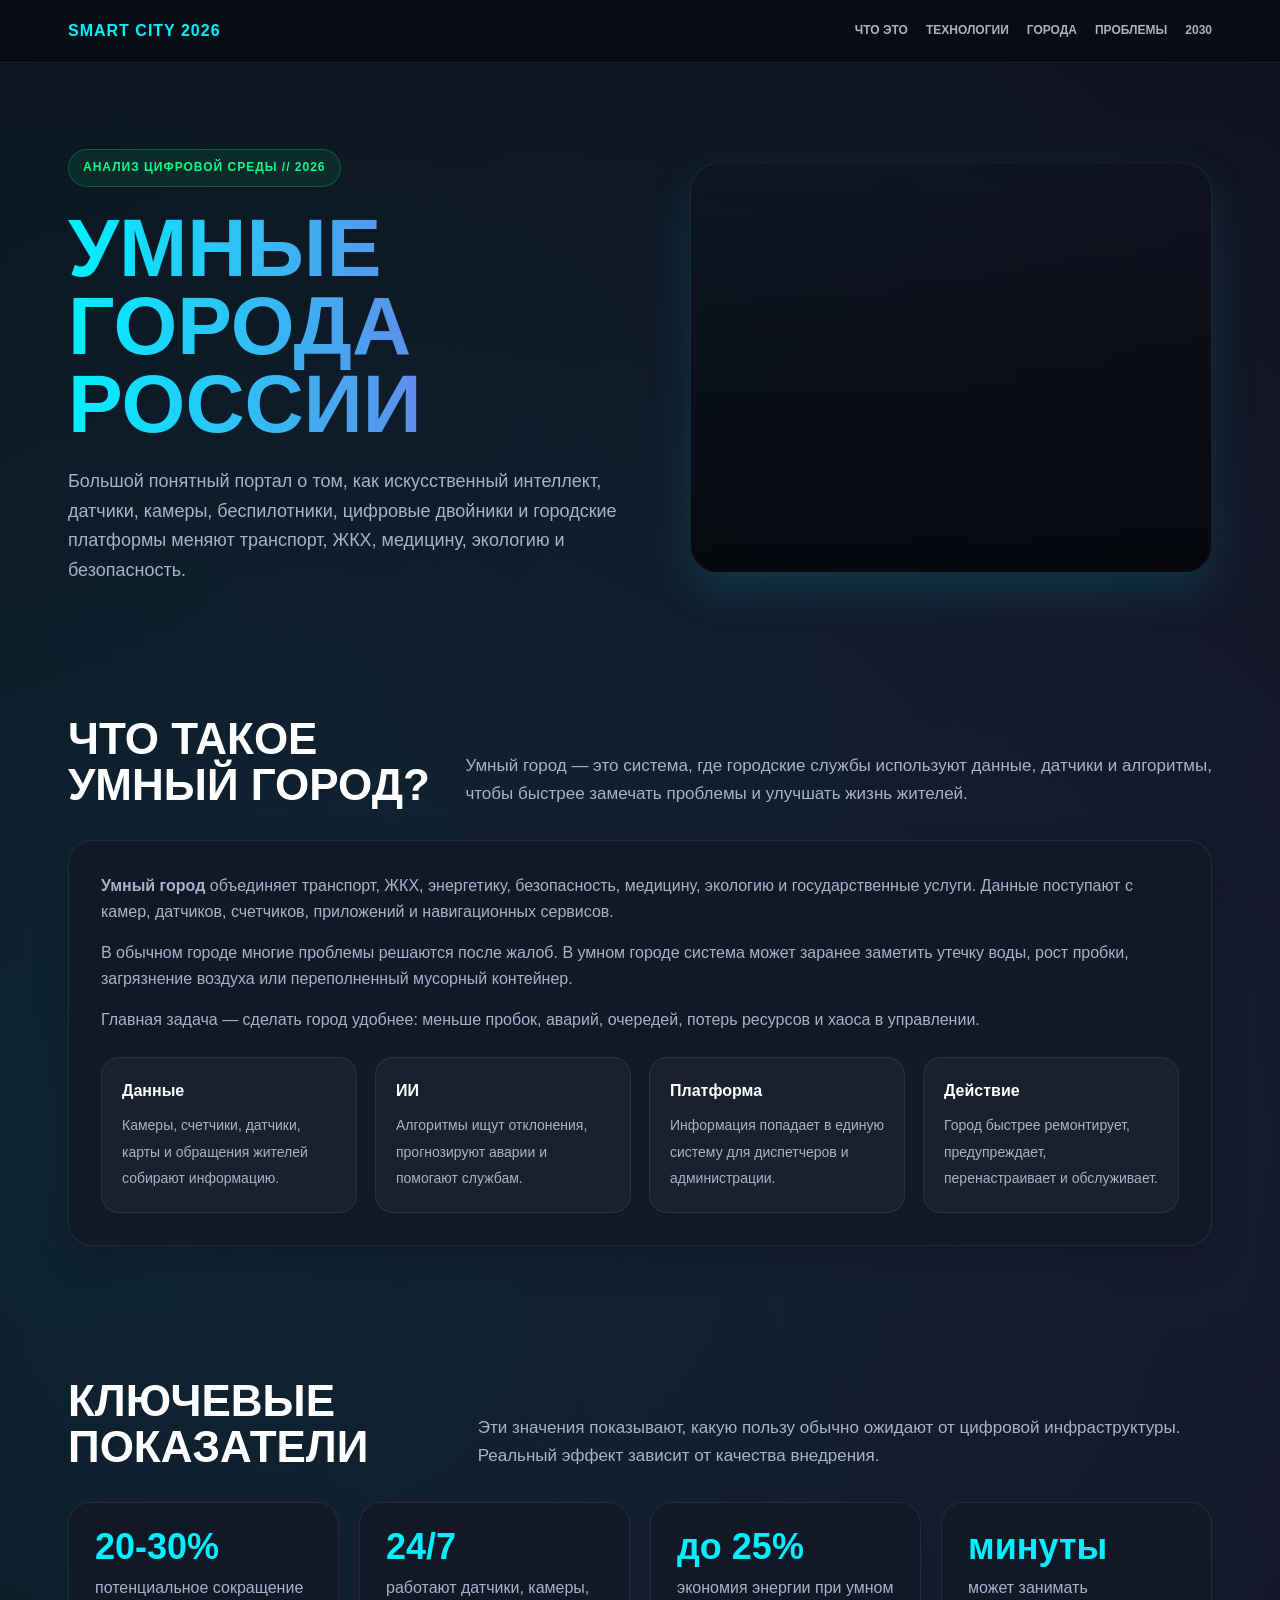
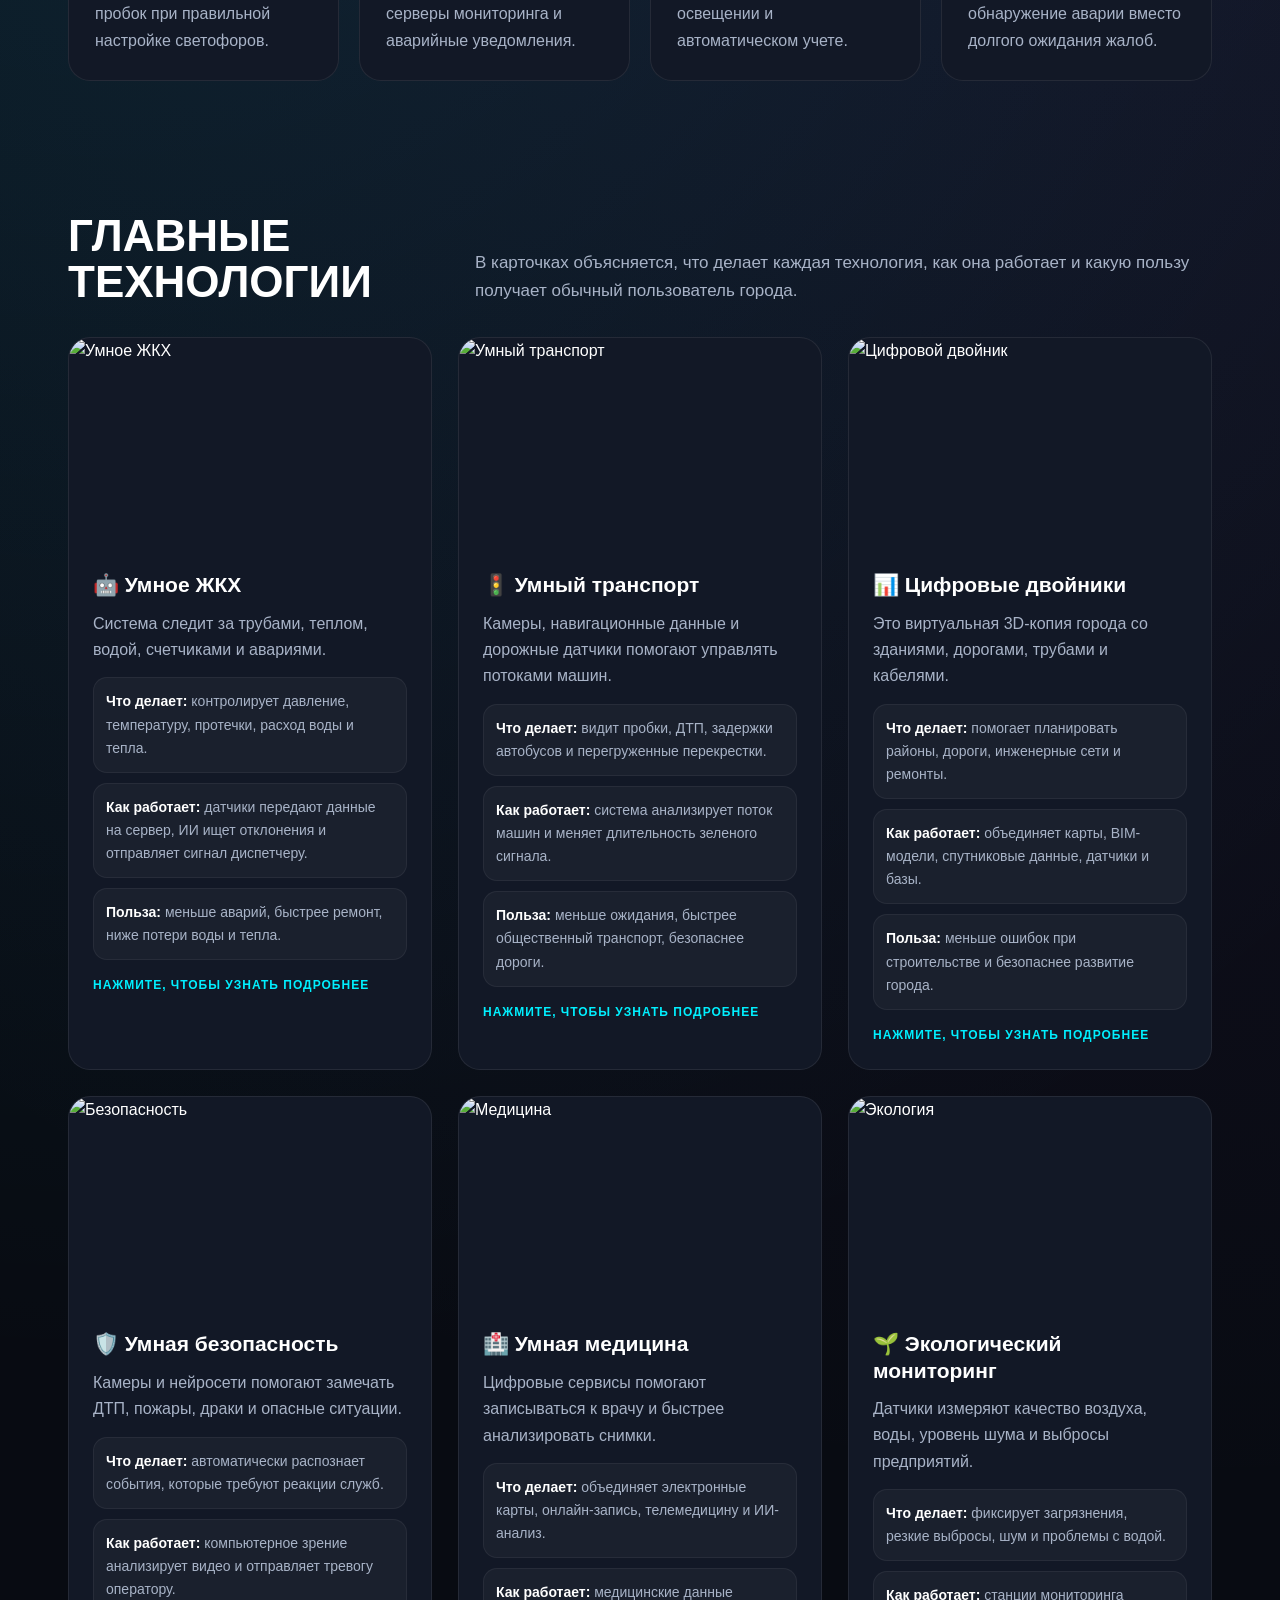
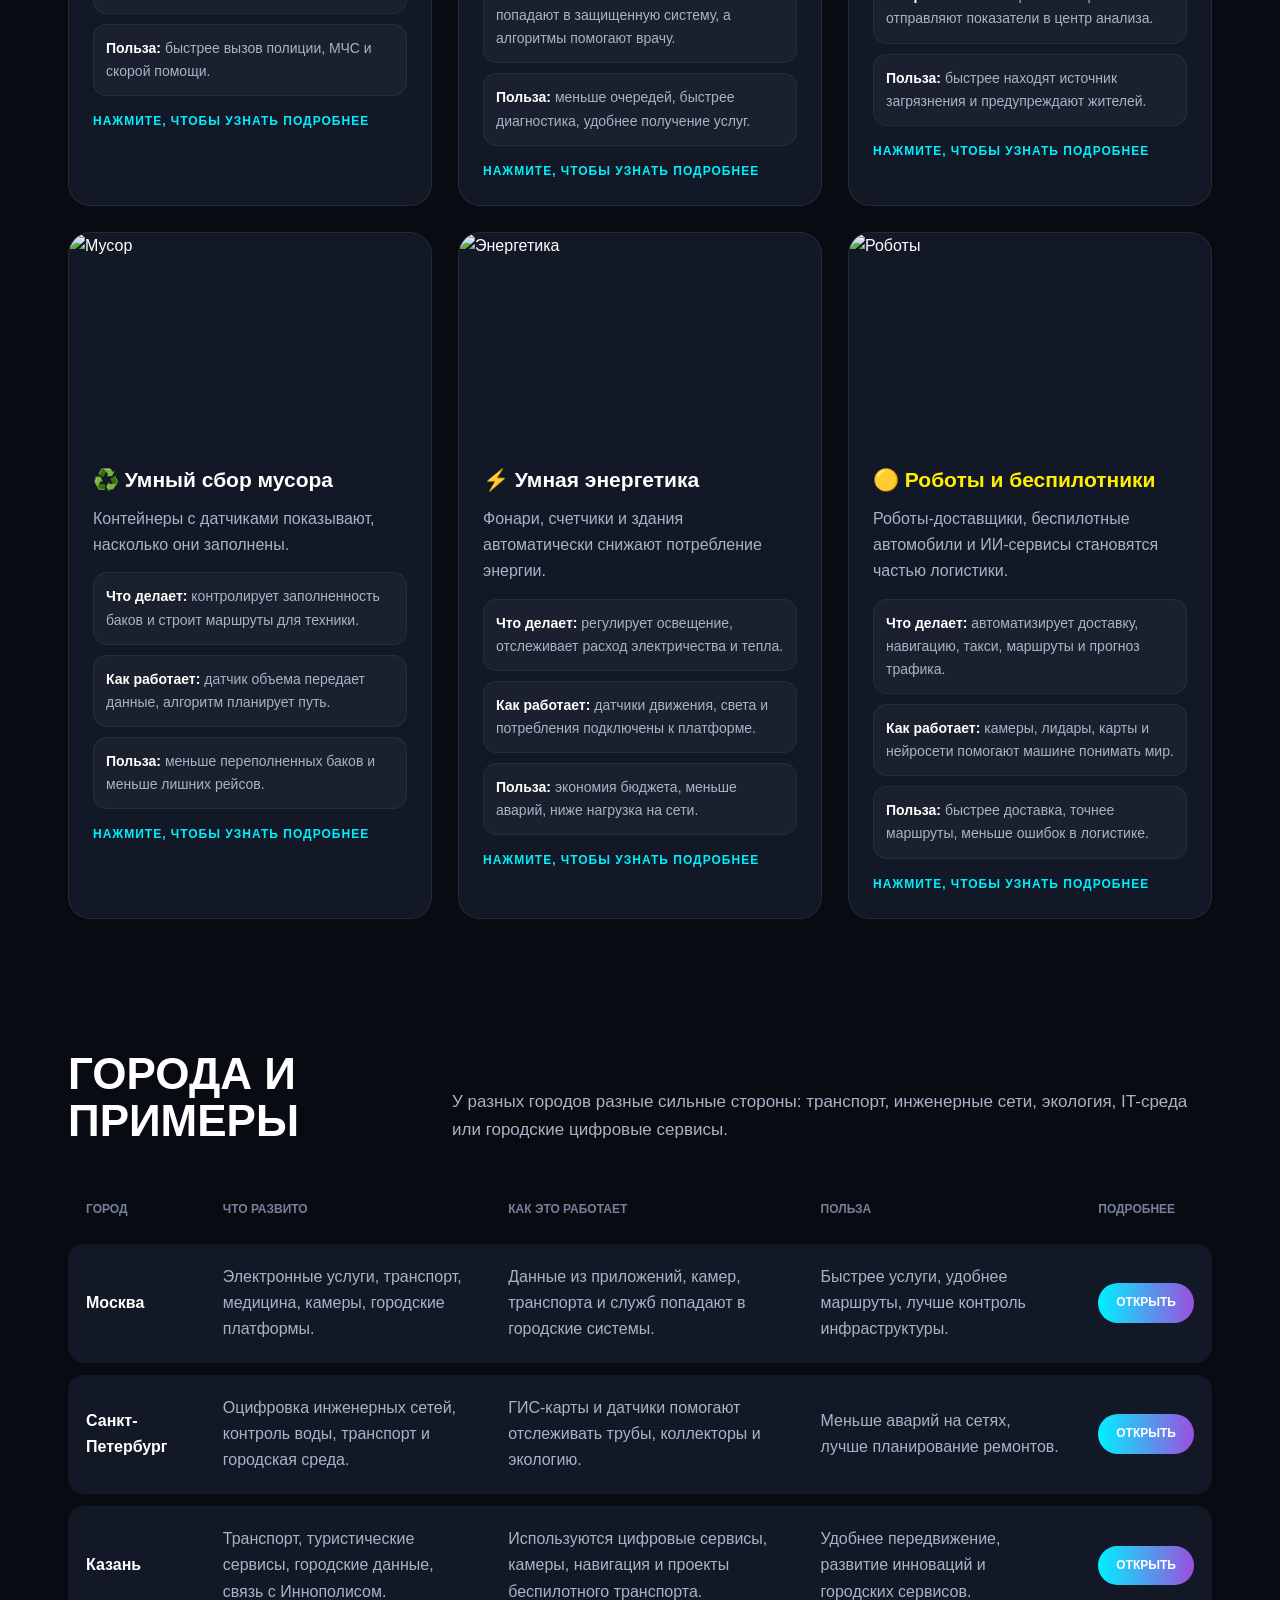
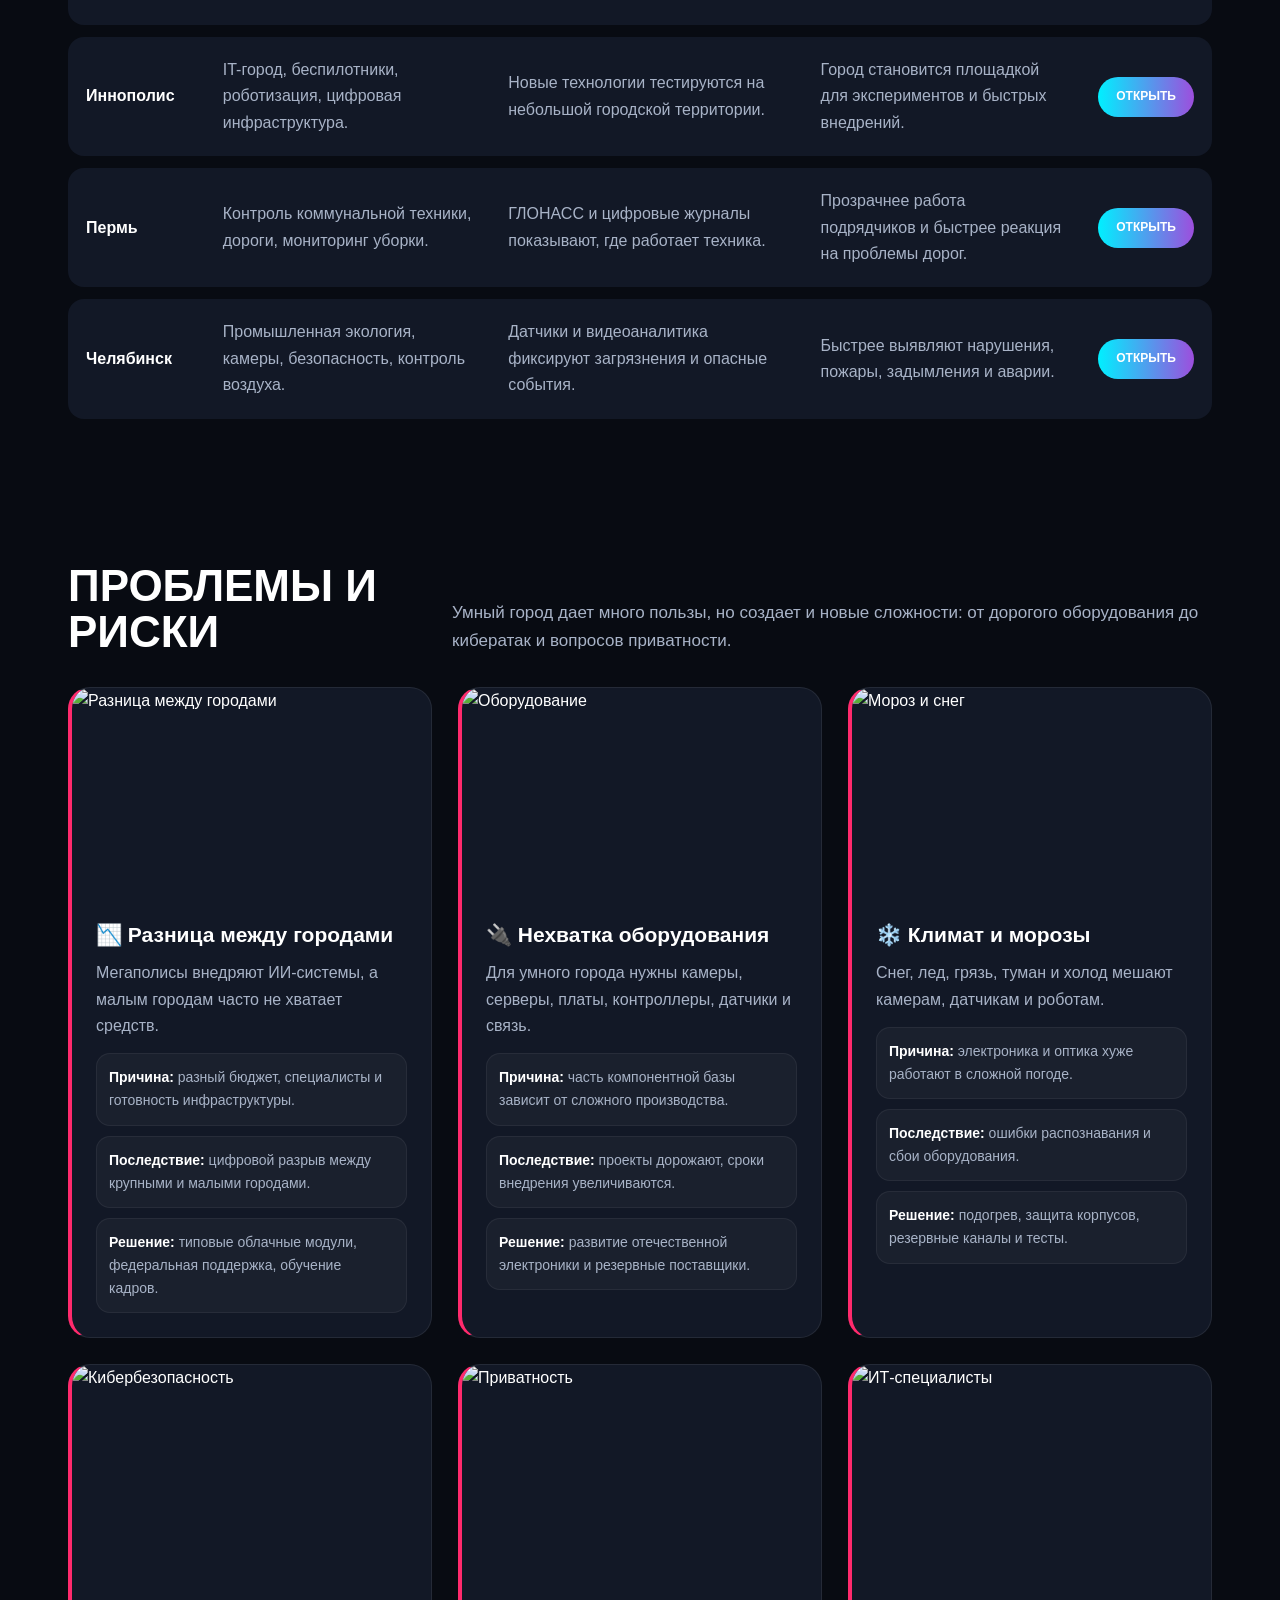
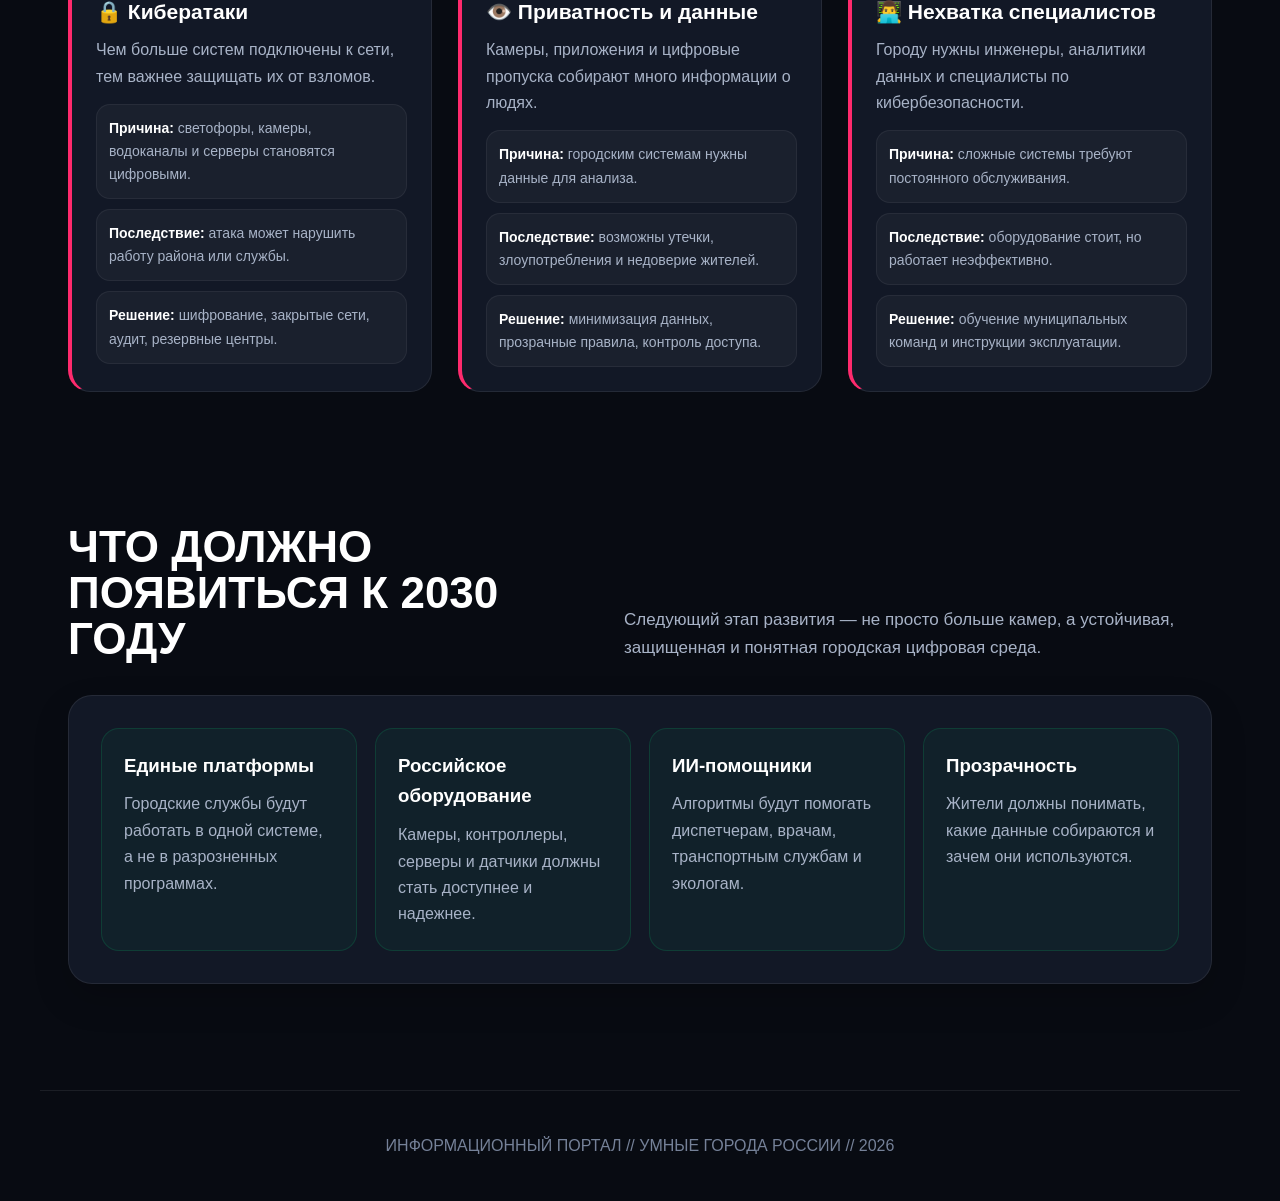
==== commit e9558f9b: "Add files via upload" ====
--- a/index.html
+++ b/index.html
@@ -14,41 +14,41 @@
 <section id="about" class="section reveal"><div class="section-head"><h2>Что такое умный город?</h2><p class="lead">Умный город — это система, где городские службы используют данные, датчики и алгоритмы, чтобы быстрее замечать проблемы и улучшать жизнь жителей.</p></div><div class="panel"><p><strong>Умный город</strong> объединяет транспорт, ЖКХ, энергетику, безопасность, медицину, экологию и государственные услуги. Данные поступают с камер, датчиков, счетчиков, приложений и навигационных сервисов.</p><p>В обычном городе многие проблемы решаются после жалоб. В умном городе система может заранее заметить утечку воды, рост пробки, загрязнение воздуха или переполненный мусорный контейнер.</p><p>Главная задача — сделать город удобнее: меньше пробок, аварий, очередей, потерь ресурсов и хаоса в управлении.</p><div class="info-grid"><div class="mini"><strong>Данные</strong><span>Камеры, счетчики, датчики, карты и обращения жителей собирают информацию.</span></div><div class="mini"><strong>ИИ</strong><span>Алгоритмы ищут отклонения, прогнозируют аварии и помогают службам.</span></div><div class="mini"><strong>Платформа</strong><span>Информация попадает в единую систему для диспетчеров и администрации.</span></div><div class="mini"><strong>Действие</strong><span>Город быстрее ремонтирует, предупреждает, перенастраивает и обслуживает.</span></div></div></div></section>
 <section class="section reveal"><div class="section-head"><h2>Ключевые показатели</h2><p class="lead">Эти значения показывают, какую пользу обычно ожидают от цифровой инфраструктуры. Реальный эффект зависит от качества внедрения.</p></div><div class="stats"><div class="stat"><strong>20-30%</strong><span>потенциальное сокращение пробок при правильной настройке светофоров.</span></div><div class="stat"><strong>24/7</strong><span>работают датчики, камеры, серверы мониторинга и аварийные уведомления.</span></div><div class="stat"><strong>до 25%</strong><span>экономия энергии при умном освещении и автоматическом учете.</span></div><div class="stat"><strong>минуты</strong><span>может занимать обнаружение аварии вместо долгого ожидания жалоб.</span></div></div></section>
 <section id="tech" class="section reveal"><div class="section-head"><h2>Главные технологии</h2><p class="lead">В карточках объясняется, что делает каждая технология, как она работает и какую пользу получает обычный пользователь города.</p></div><div class="grid">
-<article class="card" onclick="openModal('modal-jkh')"><div class="card-visual" aria-label="Умное ЖКХ"></div><div class="card-content"><h3>🤖 Умное ЖКХ</h3><p>Система следит за трубами, теплом, водой, счетчиками и авариями.</p><div class="card-list"><div><b>Что делает:</b> контролирует давление, температуру, протечки, расход воды и тепла.</div><div><b>Как работает:</b> датчики передают данные на сервер, ИИ ищет отклонения и отправляет сигнал диспетчеру.</div><div><b>Польза:</b> меньше аварий, быстрее ремонт, ниже потери воды и тепла.</div></div><div class="more">Нажмите, чтобы узнать подробнее</div></div></article>
-<article class="card" onclick="openModal('modal-traffic')"><div class="card-visual" aria-label="Умный транспорт"></div><div class="card-content"><h3>🚦 Умный транспорт</h3><p>Камеры, навигационные данные и дорожные датчики помогают управлять потоками машин.</p><div class="card-list"><div><b>Что делает:</b> видит пробки, ДТП, задержки автобусов и перегруженные перекрестки.</div><div><b>Как работает:</b> система анализирует поток машин и меняет длительность зеленого сигнала.</div><div><b>Польза:</b> меньше ожидания, быстрее общественный транспорт, безопаснее дороги.</div></div><div class="more">Нажмите, чтобы узнать подробнее</div></div></article>
-<article class="card" onclick="openModal('modal-twins')"><div class="card-visual" aria-label="Цифровой двойник"></div><div class="card-content"><h3>📊 Цифровые двойники</h3><p>Это виртуальная 3D-копия города со зданиями, дорогами, трубами и кабелями.</p><div class="card-list"><div><b>Что делает:</b> помогает планировать районы, дороги, инженерные сети и ремонты.</div><div><b>Как работает:</b> объединяет карты, BIM-модели, спутниковые данные, датчики и базы.</div><div><b>Польза:</b> меньше ошибок при строительстве и безопаснее развитие города.</div></div><div class="more">Нажмите, чтобы узнать подробнее</div></div></article>
-<article class="card" onclick="openModal('modal-security')"><div class="card-visual" aria-label="Безопасность"></div><div class="card-content"><h3>🛡️ Умная безопасность</h3><p>Камеры и нейросети помогают замечать ДТП, пожары, драки и опасные ситуации.</p><div class="card-list"><div><b>Что делает:</b> автоматически распознает события, которые требуют реакции служб.</div><div><b>Как работает:</b> компьютерное зрение анализирует видео и отправляет тревогу оператору.</div><div><b>Польза:</b> быстрее вызов полиции, МЧС и скорой помощи.</div></div><div class="more">Нажмите, чтобы узнать подробнее</div></div></article>
-<article class="card" onclick="openModal('modal-medicine')"><div class="card-visual" aria-label="Медицина"></div><div class="card-content"><h3>🏥 Умная медицина</h3><p>Цифровые сервисы помогают записываться к врачу и быстрее анализировать снимки.</p><div class="card-list"><div><b>Что делает:</b> объединяет электронные карты, онлайн-запись, телемедицину и ИИ-анализ.</div><div><b>Как работает:</b> медицинские данные попадают в защищенную систему, а алгоритмы помогают врачу.</div><div><b>Польза:</b> меньше очередей, быстрее диагностика, удобнее получение услуг.</div></div><div class="more">Нажмите, чтобы узнать подробнее</div></div></article>
-<article class="card" onclick="openModal('modal-eco')"><div class="card-visual" aria-label="Экология"></div><div class="card-content"><h3>🌱 Экологический мониторинг</h3><p>Датчики измеряют качество воздуха, воды, уровень шума и выбросы предприятий.</p><div class="card-list"><div><b>Что делает:</b> фиксирует загрязнения, резкие выбросы, шум и проблемы с водой.</div><div><b>Как работает:</b> станции мониторинга отправляют показатели в центр анализа.</div><div><b>Польза:</b> быстрее находят источник загрязнения и предупреждают жителей.</div></div><div class="more">Нажмите, чтобы узнать подробнее</div></div></article>
-<article class="card" onclick="openModal('modal-waste')"><div class="card-visual" aria-label="Мусор"></div><div class="card-content"><h3>♻️ Умный сбор мусора</h3><p>Контейнеры с датчиками показывают, насколько они заполнены.</p><div class="card-list"><div><b>Что делает:</b> контролирует заполненность баков и строит маршруты для техники.</div><div><b>Как работает:</b> датчик объема передает данные, алгоритм планирует путь.</div><div><b>Польза:</b> меньше переполненных баков и меньше лишних рейсов.</div></div><div class="more">Нажмите, чтобы узнать подробнее</div></div></article>
-<article class="card" onclick="openModal('modal-energy')"><div class="card-visual" aria-label="Энергетика"></div><div class="card-content"><h3>⚡ Умная энергетика</h3><p>Фонари, счетчики и здания автоматически снижают потребление энергии.</p><div class="card-list"><div><b>Что делает:</b> регулирует освещение, отслеживает расход электричества и тепла.</div><div><b>Как работает:</b> датчики движения, света и потребления подключены к платформе.</div><div><b>Польза:</b> экономия бюджета, меньше аварий, ниже нагрузка на сети.</div></div><div class="more">Нажмите, чтобы узнать подробнее</div></div></article>
-<article class="card" onclick="openModal('modal-robots')"><div class="card-visual" aria-label="Роботы"></div><div class="card-content"><h3 style="color:var(--yellow);">🟡 Роботы и беспилотники</h3><p>Роботы-доставщики, беспилотные автомобили и ИИ-сервисы становятся частью логистики.</p><div class="card-list"><div><b>Что делает:</b> автоматизирует доставку, навигацию, такси, маршруты и прогноз трафика.</div><div><b>Как работает:</b> камеры, лидары, карты и нейросети помогают машине понимать мир.</div><div><b>Польза:</b> быстрее доставка, точнее маршруты, меньше ошибок в логистике.</div></div><div class="more">Нажмите, чтобы узнать подробнее</div></div></article>
+<article class="card" onclick="openModal('modal-jkh')"><img src="https://images.unsplash.com/photo-1581094794329-c8112a89af12?q=80&w=1400&auto=format&fit=crop" alt="Умное ЖКХ"><div class="card-content"><h3>🤖 Умное ЖКХ</h3><p>Система следит за трубами, теплом, водой, счетчиками и авариями.</p><div class="card-list"><div><b>Что делает:</b> контролирует давление, температуру, протечки, расход воды и тепла.</div><div><b>Как работает:</b> датчики передают данные на сервер, ИИ ищет отклонения и отправляет сигнал диспетчеру.</div><div><b>Польза:</b> меньше аварий, быстрее ремонт, ниже потери воды и тепла.</div></div><div class="more">Нажмите, чтобы узнать подробнее</div></div></article>
+<article class="card" onclick="openModal('modal-traffic')"><img src="https://images.unsplash.com/photo-1503376780353-7e6692767b70?q=80&w=1400&auto=format&fit=crop" alt="Умный транспорт"><div class="card-content"><h3>🚦 Умный транспорт</h3><p>Камеры, навигационные данные и дорожные датчики помогают управлять потоками машин.</p><div class="card-list"><div><b>Что делает:</b> видит пробки, ДТП, задержки автобусов и перегруженные перекрестки.</div><div><b>Как работает:</b> система анализирует поток машин и меняет длительность зеленого сигнала.</div><div><b>Польза:</b> меньше ожидания, быстрее общественный транспорт, безопаснее дороги.</div></div><div class="more">Нажмите, чтобы узнать подробнее</div></div></article>
+<article class="card" onclick="openModal('modal-twins')"><img src="https://images.unsplash.com/photo-1518005020951-eccb494ad742?q=80&w=1400&auto=format&fit=crop" alt="Цифровой двойник"><div class="card-content"><h3>📊 Цифровые двойники</h3><p>Это виртуальная 3D-копия города со зданиями, дорогами, трубами и кабелями.</p><div class="card-list"><div><b>Что делает:</b> помогает планировать районы, дороги, инженерные сети и ремонты.</div><div><b>Как работает:</b> объединяет карты, BIM-модели, спутниковые данные, датчики и базы.</div><div><b>Польза:</b> меньше ошибок при строительстве и безопаснее развитие города.</div></div><div class="more">Нажмите, чтобы узнать подробнее</div></div></article>
+<article class="card" onclick="openModal('modal-security')"><img src="https://images.unsplash.com/photo-1516321497487-e288fb19713f?q=80&w=1400&auto=format&fit=crop" alt="Безопасность"><div class="card-content"><h3>🛡️ Умная безопасность</h3><p>Камеры и нейросети помогают замечать ДТП, пожары, драки и опасные ситуации.</p><div class="card-list"><div><b>Что делает:</b> автоматически распознает события, которые требуют реакции служб.</div><div><b>Как работает:</b> компьютерное зрение анализирует видео и отправляет тревогу оператору.</div><div><b>Польза:</b> быстрее вызов полиции, МЧС и скорой помощи.</div></div><div class="more">Нажмите, чтобы узнать подробнее</div></div></article>
+<article class="card" onclick="openModal('modal-medicine')"><img src="https://images.unsplash.com/photo-1576091160550-2173dba999ef?q=80&w=1400&auto=format&fit=crop" alt="Медицина"><div class="card-content"><h3>🏥 Умная медицина</h3><p>Цифровые сервисы помогают записываться к врачу и быстрее анализировать снимки.</p><div class="card-list"><div><b>Что делает:</b> объединяет электронные карты, онлайн-запись, телемедицину и ИИ-анализ.</div><div><b>Как работает:</b> медицинские данные попадают в защищенную систему, а алгоритмы помогают врачу.</div><div><b>Польза:</b> меньше очередей, быстрее диагностика, удобнее получение услуг.</div></div><div class="more">Нажмите, чтобы узнать подробнее</div></div></article>
+<article class="card" onclick="openModal('modal-eco')"><img src="https://images.unsplash.com/photo-1497436072909-60f360e1d4b1?q=80&w=1400&auto=format&fit=crop" alt="Экология"><div class="card-content"><h3>🌱 Экологический мониторинг</h3><p>Датчики измеряют качество воздуха, воды, уровень шума и выбросы предприятий.</p><div class="card-list"><div><b>Что делает:</b> фиксирует загрязнения, резкие выбросы, шум и проблемы с водой.</div><div><b>Как работает:</b> станции мониторинга отправляют показатели в центр анализа.</div><div><b>Польза:</b> быстрее находят источник загрязнения и предупреждают жителей.</div></div><div class="more">Нажмите, чтобы узнать подробнее</div></div></article>
+<article class="card" onclick="openModal('modal-waste')"><img src="https://images.unsplash.com/photo-1532996122724-e3c354a0b15b?q=80&w=1400&auto=format&fit=crop" alt="Мусор"><div class="card-content"><h3>♻️ Умный сбор мусора</h3><p>Контейнеры с датчиками показывают, насколько они заполнены.</p><div class="card-list"><div><b>Что делает:</b> контролирует заполненность баков и строит маршруты для техники.</div><div><b>Как работает:</b> датчик объема передает данные, алгоритм планирует путь.</div><div><b>Польза:</b> меньше переполненных баков и меньше лишних рейсов.</div></div><div class="more">Нажмите, чтобы узнать подробнее</div></div></article>
+<article class="card" onclick="openModal('modal-energy')"><img src="https://images.unsplash.com/photo-1509391366360-2e959784a276?q=80&w=1400&auto=format&fit=crop" alt="Энергетика"><div class="card-content"><h3>⚡ Умная энергетика</h3><p>Фонари, счетчики и здания автоматически снижают потребление энергии.</p><div class="card-list"><div><b>Что делает:</b> регулирует освещение, отслеживает расход электричества и тепла.</div><div><b>Как работает:</b> датчики движения, света и потребления подключены к платформе.</div><div><b>Польза:</b> экономия бюджета, меньше аварий, ниже нагрузка на сети.</div></div><div class="more">Нажмите, чтобы узнать подробнее</div></div></article>
+<article class="card" onclick="openModal('modal-robots')"><img src="https://images.unsplash.com/photo-1485827404703-89b55fcc595e?q=80&w=1400&auto=format&fit=crop" alt="Роботы"><div class="card-content"><h3 style="color:var(--yellow);">🟡 Роботы и беспилотники</h3><p>Роботы-доставщики, беспилотные автомобили и ИИ-сервисы становятся частью логистики.</p><div class="card-list"><div><b>Что делает:</b> автоматизирует доставку, навигацию, такси, маршруты и прогноз трафика.</div><div><b>Как работает:</b> камеры, лидары, карты и нейросети помогают машине понимать мир.</div><div><b>Польза:</b> быстрее доставка, точнее маршруты, меньше ошибок в логистике.</div></div><div class="more">Нажмите, чтобы узнать подробнее</div></div></article>
 </div></section>
 <section id="cities" class="section reveal"><div class="section-head"><h2>Города и примеры</h2><p class="lead">У разных городов разные сильные стороны: транспорт, инженерные сети, экология, IT-среда или городские цифровые сервисы.</p></div><div class="table-container"><table><thead><tr><th>Город</th><th>Что развито</th><th>Как это работает</th><th>Польза</th><th>Подробнее</th></tr></thead><tbody><tr><td><strong>Москва</strong></td><td>Электронные услуги, транспорт, медицина, камеры, городские платформы.</td><td>Данные из приложений, камер, транспорта и служб попадают в городские системы.</td><td>Быстрее услуги, удобнее маршруты, лучше контроль инфраструктуры.</td><td><span class="city-link" onclick="openModal('modal-moscow')">Открыть</span></td></tr><tr><td><strong>Санкт-Петербург</strong></td><td>Оцифровка инженерных сетей, контроль воды, транспорт и городская среда.</td><td>ГИС-карты и датчики помогают отслеживать трубы, коллекторы и экологию.</td><td>Меньше аварий на сетях, лучше планирование ремонтов.</td><td><span class="city-link" onclick="openModal('modal-spb')">Открыть</span></td></tr><tr><td><strong>Казань</strong></td><td>Транспорт, туристические сервисы, городские данные, связь с Иннополисом.</td><td>Используются цифровые сервисы, камеры, навигация и проекты беспилотного транспорта.</td><td>Удобнее передвижение, развитие инноваций и городских сервисов.</td><td><span class="city-link" onclick="openModal('modal-kazan')">Открыть</span></td></tr><tr><td><strong>Иннополис</strong></td><td>IT-город, беспилотники, роботизация, цифровая инфраструктура.</td><td>Новые технологии тестируются на небольшой городской территории.</td><td>Город становится площадкой для экспериментов и быстрых внедрений.</td><td><span class="city-link" onclick="openModal('modal-innopolis')">Открыть</span></td></tr><tr><td><strong>Пермь</strong></td><td>Контроль коммунальной техники, дороги, мониторинг уборки.</td><td>ГЛОНАСС и цифровые журналы показывают, где работает техника.</td><td>Прозрачнее работа подрядчиков и быстрее реакция на проблемы дорог.</td><td><span class="city-link" onclick="openModal('modal-perm')">Открыть</span></td></tr><tr><td><strong>Челябинск</strong></td><td>Промышленная экология, камеры, безопасность, контроль воздуха.</td><td>Датчики и видеоаналитика фиксируют загрязнения и опасные события.</td><td>Быстрее выявляют нарушения, пожары, задымления и аварии.</td><td><span class="city-link" onclick="openModal('modal-chelyabinsk')">Открыть</span></td></tr></tbody></table></div></section>
-<section id="problems" class="section reveal"><div class="section-head"><h2>Проблемы и риски</h2><p class="lead">Умный город дает много пользы, но создает и новые сложности: от дорогого оборудования до кибератак и вопросов приватности.</p></div><div class="grid"><article class="card problem" onclick="openModal('modal-prob-inequality')"><div class="card-visual" aria-label="Разница между городами"></div><div class="card-content"><h3>📉 Разница между городами</h3><p>Мегаполисы внедряют ИИ-системы, а малым городам часто не хватает средств.</p><div class="card-list"><div><b>Причина:</b> разный бюджет, специалисты и готовность инфраструктуры.</div><div><b>Последствие:</b> цифровой разрыв между крупными и малыми городами.</div><div><b>Решение:</b> типовые облачные модули, федеральная поддержка, обучение кадров.</div></div></div></article><article class="card problem" onclick="openModal('modal-prob-hardware')"><div class="card-visual" aria-label="Оборудование"></div><div class="card-content"><h3>🔌 Нехватка оборудования</h3><p>Для умного города нужны камеры, серверы, платы, контроллеры, датчики и связь.</p><div class="card-list"><div><b>Причина:</b> часть компонентной базы зависит от сложного производства.</div><div><b>Последствие:</b> проекты дорожают, сроки внедрения увеличиваются.</div><div><b>Решение:</b> развитие отечественной электроники и резервные поставщики.</div></div></div></article><article class="card problem" onclick="openModal('modal-prob-weather')"><div class="card-visual" aria-label="Мороз и снег"></div><div class="card-content"><h3>❄️ Климат и морозы</h3><p>Снег, лед, грязь, туман и холод мешают камерам, датчикам и роботам.</p><div class="card-list"><div><b>Причина:</b> электроника и оптика хуже работают в сложной погоде.</div><div><b>Последствие:</b> ошибки распознавания и сбои оборудования.</div><div><b>Решение:</b> подогрев, защита корпусов, резервные каналы и тесты.</div></div></div></article><article class="card problem" onclick="openModal('modal-prob-cyber')"><div class="card-visual" aria-label="Кибербезопасность"></div><div class="card-content"><h3>🔒 Кибератаки</h3><p>Чем больше систем подключены к сети, тем важнее защищать их от взломов.</p><div class="card-list"><div><b>Причина:</b> светофоры, камеры, водоканалы и серверы становятся цифровыми.</div><div><b>Последствие:</b> атака может нарушить работу района или службы.</div><div><b>Решение:</b> шифрование, закрытые сети, аудит, резервные центры.</div></div></div></article><article class="card problem" onclick="openModal('modal-prob-privacy')"><div class="card-visual" aria-label="Приватность"></div><div class="card-content"><h3>👁️ Приватность и данные</h3><p>Камеры, приложения и цифровые пропуска собирают много информации о людях.</p><div class="card-list"><div><b>Причина:</b> городским системам нужны данные для анализа.</div><div><b>Последствие:</b> возможны утечки, злоупотребления и недоверие жителей.</div><div><b>Решение:</b> минимизация данных, прозрачные правила, контроль доступа.</div></div></div></article><article class="card problem" onclick="openModal('modal-prob-cadres')"><div class="card-visual" aria-label="ИТ-специалисты"></div><div class="card-content"><h3>👨‍💻 Нехватка специалистов</h3><p>Городу нужны инженеры, аналитики данных и специалисты по кибербезопасности.</p><div class="card-list"><div><b>Причина:</b> сложные системы требуют постоянного обслуживания.</div><div><b>Последствие:</b> оборудование стоит, но работает неэффективно.</div><div><b>Решение:</b> обучение муниципальных команд и инструкции эксплуатации.</div></div></div></article></div></section>
+<section id="problems" class="section reveal"><div class="section-head"><h2>Проблемы и риски</h2><p class="lead">Умный город дает много пользы, но создает и новые сложности: от дорогого оборудования до кибератак и вопросов приватности.</p></div><div class="grid"><article class="card problem" onclick="openModal('modal-prob-inequality')"><img src="https://images.unsplash.com/photo-1494526585095-c41746248156?q=80&w=1400&auto=format&fit=crop" alt="Разница между городами"><div class="card-content"><h3>📉 Разница между городами</h3><p>Мегаполисы внедряют ИИ-системы, а малым городам часто не хватает средств.</p><div class="card-list"><div><b>Причина:</b> разный бюджет, специалисты и готовность инфраструктуры.</div><div><b>Последствие:</b> цифровой разрыв между крупными и малыми городами.</div><div><b>Решение:</b> типовые облачные модули, федеральная поддержка, обучение кадров.</div></div></div></article><article class="card problem" onclick="openModal('modal-prob-hardware')"><img src="https://images.unsplash.com/photo-1518770660439-4636190af475?q=80&w=1400&auto=format&fit=crop" alt="Оборудование"><div class="card-content"><h3>🔌 Нехватка оборудования</h3><p>Для умного города нужны камеры, серверы, платы, контроллеры, датчики и связь.</p><div class="card-list"><div><b>Причина:</b> часть компонентной базы зависит от сложного производства.</div><div><b>Последствие:</b> проекты дорожают, сроки внедрения увеличиваются.</div><div><b>Решение:</b> развитие отечественной электроники и резервные поставщики.</div></div></div></article><article class="card problem" onclick="openModal('modal-prob-weather')"><img src="https://images.unsplash.com/photo-1483664852095-d6cc6870702d?q=80&w=1400&auto=format&fit=crop" alt="Мороз и снег"><div class="card-content"><h3>❄️ Климат и морозы</h3><p>Снег, лед, грязь, туман и холод мешают камерам, датчикам и роботам.</p><div class="card-list"><div><b>Причина:</b> электроника и оптика хуже работают в сложной погоде.</div><div><b>Последствие:</b> ошибки распознавания и сбои оборудования.</div><div><b>Решение:</b> подогрев, защита корпусов, резервные каналы и тесты.</div></div></div></article><article class="card problem" onclick="openModal('modal-prob-cyber')"><img src="https://images.unsplash.com/photo-1550751827-4bd374c3f58b?q=80&w=1400&auto=format&fit=crop" alt="Кибербезопасность"><div class="card-content"><h3>🔒 Кибератаки</h3><p>Чем больше систем подключены к сети, тем важнее защищать их от взломов.</p><div class="card-list"><div><b>Причина:</b> светофоры, камеры, водоканалы и серверы становятся цифровыми.</div><div><b>Последствие:</b> атака может нарушить работу района или службы.</div><div><b>Решение:</b> шифрование, закрытые сети, аудит, резервные центры.</div></div></div></article><article class="card problem" onclick="openModal('modal-prob-privacy')"><img src="https://images.unsplash.com/photo-1563986768609-322da13575f3?q=80&w=1400&auto=format&fit=crop" alt="Приватность"><div class="card-content"><h3>👁️ Приватность и данные</h3><p>Камеры, приложения и цифровые пропуска собирают много информации о людях.</p><div class="card-list"><div><b>Причина:</b> городским системам нужны данные для анализа.</div><div><b>Последствие:</b> возможны утечки, злоупотребления и недоверие жителей.</div><div><b>Решение:</b> минимизация данных, прозрачные правила, контроль доступа.</div></div></div></article><article class="card problem" onclick="openModal('modal-prob-cadres')"><img src="https://images.unsplash.com/photo-1516321318423-f06f85e504b3?q=80&w=1400&auto=format&fit=crop" alt="ИТ-специалисты"><div class="card-content"><h3>👨‍💻 Нехватка специалистов</h3><p>Городу нужны инженеры, аналитики данных и специалисты по кибербезопасности.</p><div class="card-list"><div><b>Причина:</b> сложные системы требуют постоянного обслуживания.</div><div><b>Последствие:</b> оборудование стоит, но работает неэффективно.</div><div><b>Решение:</b> обучение муниципальных команд и инструкции эксплуатации.</div></div></div></article></div></section>
 <section id="future" class="section reveal"><div class="section-head"><h2>Что должно появиться к 2030 году</h2><p class="lead">Следующий этап развития — не просто больше камер, а устойчивая, защищенная и понятная городская цифровая среда.</p></div><div class="panel"><div class="future-grid"><div class="future-item"><h3>Единые платформы</h3><p>Городские службы будут работать в одной системе, а не в разрозненных программах.</p></div><div class="future-item"><h3>Российское оборудование</h3><p>Камеры, контроллеры, серверы и датчики должны стать доступнее и надежнее.</p></div><div class="future-item"><h3>ИИ-помощники</h3><p>Алгоритмы будут помогать диспетчерам, врачам, транспортным службам и экологам.</p></div><div class="future-item"><h3>Прозрачность</h3><p>Жители должны понимать, какие данные собираются и зачем они используются.</p></div></div></div></section>
 </main>
-<div id="modal-jkh" class="modal-overlay" onclick="closeModal(event)"><div class="modal-content" onclick="event.stopPropagation()"><div class="modal-hero"></div><div class="modal-body"><span class="close-btn" onclick="hideModal('modal-jkh')">← Закрыть</span><h1>Умное ЖКХ</h1><div class="highlight">Главная цель — предотвращать аварии до того, как они станут заметны жителям.</div><p>В коммунальных сетях устанавливают датчики давления, температуры, вибрации, расхода воды и тепла. Они постоянно передают данные в диспетчерский центр.</p><p>Искусственный интеллект сравнивает текущие показатели с нормой, историей аварий и погодными условиями. Так он может заранее подсказать, где есть риск прорыва трубы, перегрева оборудования или потери тепла.</p><div class="modal-grid"><div class="modal-point"><b>Для жителя</b><span>Меньше отключений воды и тепла, быстрее ремонт, понятнее сроки устранения аварий.</span></div><div class="modal-point"><b>Для города</b><span>Меньше потерь ресурсов, меньше аварийных выездов, прозрачнее работа подрядчиков.</span></div><div class="modal-point"><b>Технологии</b><span>IoT-датчики, диспетчерские панели, ИИ-прогноз, цифровые карты трубопроводов.</span></div></div></div></div></div>
-<div id="modal-traffic" class="modal-overlay" onclick="closeModal(event)"><div class="modal-content" onclick="event.stopPropagation()"><div class="modal-hero"></div><div class="modal-body"><span class="close-btn" onclick="hideModal('modal-traffic')">← Закрыть</span><h1>Умный транспорт</h1><div class="highlight">Светофоры, камеры, автобусы, парковки и навигация работают как единая система.</div><p>Камеры на перекрестках оценивают количество машин, длину очереди, среднюю скорость и наличие ДТП. Данные от навигаторов и общественного транспорта показывают, где образуется пробка.</p><p>Алгоритм может увеличить время зеленого сигнала на загруженной улице, дать приоритет автобусу или трамваю и перенаправить поток по другим улицам.</p></div></div></div>
-<div id="modal-twins" class="modal-overlay" onclick="closeModal(event)"><div class="modal-content" onclick="event.stopPropagation()"><div class="modal-hero"></div><div class="modal-body"><span class="close-btn" onclick="hideModal('modal-twins')">← Закрыть</span><h1>Цифровые двойники</h1><p>Цифровой двойник объединяет 3D-карты зданий, дороги, подземные коммуникации, данные о транспорте, инженерных сетях и экологических показателях.</p><p>На такой модели можно заранее увидеть, как новая дорога изменит трафик, хватит ли району электричества и где опасно проводить земляные работы.</p></div></div></div>
-<div id="modal-security" class="modal-overlay" onclick="closeModal(event)"><div class="modal-content" onclick="event.stopPropagation()"><div class="modal-hero"></div><div class="modal-body"><span class="close-btn" onclick="hideModal('modal-security')">← Закрыть</span><h1>Умная безопасность</h1><p>Система распознает дым, огонь, ДТП, скопление людей, оставленные предметы и нестандартные события. Оператор проверяет сигнал и вызывает нужные службы.</p></div></div></div>
-<div id="modal-medicine" class="modal-overlay" onclick="closeModal(event)"><div class="modal-content" onclick="event.stopPropagation()"><div class="modal-hero"></div><div class="modal-body"><span class="close-btn" onclick="hideModal('modal-medicine')">← Закрыть</span><h1>Умная медицина</h1><p>Электронные карты позволяют врачу видеть историю пациента, анализы, назначения и результаты обследований. ИИ помогает анализировать рентген, КТ и МРТ.</p></div></div></div>
-<div id="modal-eco" class="modal-overlay" onclick="closeModal(event)"><div class="modal-content" onclick="event.stopPropagation()"><div class="modal-hero"></div><div class="modal-body"><span class="close-btn" onclick="hideModal('modal-eco')">← Закрыть</span><h1>Экологический мониторинг</h1><p>Станции мониторинга измеряют качество воздуха, уровень пыли, температуру, влажность, концентрацию вредных веществ, шум и состояние воды.</p></div></div></div>
-<div id="modal-waste" class="modal-overlay" onclick="closeModal(event)"><div class="modal-content" onclick="event.stopPropagation()"><div class="modal-hero"></div><div class="modal-body"><span class="close-btn" onclick="hideModal('modal-waste')">← Закрыть</span><h1>Умный сбор мусора</h1><p>В контейнеры устанавливаются датчики уровня заполнения. Система строит маршрут для мусоровоза так, чтобы сначала обслужить самые заполненные точки.</p></div></div></div>
-<div id="modal-energy" class="modal-overlay" onclick="closeModal(event)"><div class="modal-content" onclick="event.stopPropagation()"><div class="modal-hero"></div><div class="modal-body"><span class="close-btn" onclick="hideModal('modal-energy')">← Закрыть</span><h1>Умная энергетика</h1><p>Умные фонари могут светить ярче, когда рядом есть пешеходы или машины, и снижать яркость ночью на пустых улицах. Счетчики автоматически передают показания.</p></div></div></div>
-<div id="modal-robots" class="modal-overlay" onclick="closeModal(event)"><div class="modal-content" onclick="event.stopPropagation()"><div class="modal-hero"></div><div class="modal-body"><span class="close-btn" onclick="hideModal('modal-robots')">← Закрыть</span><h1>Роботы и беспилотники</h1><p>Роботы-доставщики и беспилотные автомобили используют камеры, лидары, радары, GPS, HD-карты и нейросети, чтобы понимать окружающую среду.</p></div></div></div>
-<div id="modal-moscow" class="modal-overlay" onclick="closeModal(event)"><div class="modal-content" onclick="event.stopPropagation()"><div class="modal-hero"></div><div class="modal-body"><span class="close-btn" onclick="hideModal('modal-moscow')">← Закрыть</span><h1>Москва</h1><p>Москва — пример города, где цифровизация затрагивает транспорт, медицину, госуслуги, камеры, городские приложения и управление инфраструктурой.</p></div></div></div>
-<div id="modal-spb" class="modal-overlay" onclick="closeModal(event)"><div class="modal-content" onclick="event.stopPropagation()"><div class="modal-hero"></div><div class="modal-body"><span class="close-btn" onclick="hideModal('modal-spb')">← Закрыть</span><h1>Санкт-Петербург</h1><p>Для Санкт-Петербурга особенно важны инженерные сети, историческая застройка, мосты, вода и транспорт.</p></div></div></div>
-<div id="modal-kazan" class="modal-overlay" onclick="closeModal(event)"><div class="modal-content" onclick="event.stopPropagation()"><div class="modal-hero"></div><div class="modal-body"><span class="close-btn" onclick="hideModal('modal-kazan')">← Закрыть</span><h1>Казань</h1><p>Казань развивает цифровые сервисы, транспортные решения и городскую инфраструктуру. Рядом находится Иннополис.</p></div></div></div>
-<div id="modal-innopolis" class="modal-overlay" onclick="closeModal(event)"><div class="modal-content" onclick="event.stopPropagation()"><div class="modal-hero"></div><div class="modal-body"><span class="close-btn" onclick="hideModal('modal-innopolis')">← Закрыть</span><h1>Иннополис</h1><p>Иннополис — молодой город, ориентированный на IT, образование и тестирование новых городских технологий.</p></div></div></div>
-<div id="modal-perm" class="modal-overlay" onclick="closeModal(event)"><div class="modal-content" onclick="event.stopPropagation()"><div class="modal-hero"></div><div class="modal-body"><span class="close-btn" onclick="hideModal('modal-perm')">← Закрыть</span><h1>Пермь</h1><p>Для Перми важны дороги, коммунальная техника, уборка улиц и контроль подрядчиков.</p></div></div></div>
-<div id="modal-chelyabinsk" class="modal-overlay" onclick="closeModal(event)"><div class="modal-content" onclick="event.stopPropagation()"><div class="modal-hero"></div><div class="modal-body"><span class="close-btn" onclick="hideModal('modal-chelyabinsk')">← Закрыть</span><h1>Челябинск</h1><p>Для промышленного города важны экологический контроль, безопасность и мониторинг воздуха.</p></div></div></div>
-<div id="modal-prob-inequality" class="modal-overlay" onclick="closeModal(event)"><div class="modal-content" onclick="event.stopPropagation()"><div class="modal-hero"></div><div class="modal-body"><span class="close-btn" onclick="hideModal('modal-prob-inequality')">← Закрыть</span><h1>Разница между городами</h1><p>У крупных городов больше бюджет, сильнее IT-команды и больше возможностей привлекать подрядчиков. Малые города часто начинают с устаревшей инфраструктуры и ограниченных средств.</p></div></div></div>
-<div id="modal-prob-hardware" class="modal-overlay" onclick="closeModal(event)"><div class="modal-content" onclick="event.stopPropagation()"><div class="modal-hero"></div><div class="modal-body"><span class="close-btn" onclick="hideModal('modal-prob-hardware')">← Закрыть</span><h1>Нехватка оборудования</h1><p>Физическое оборудование требует производственных цепочек: микросхем, плат, корпусов, оптики, серверов и сетевого оборудования.</p></div></div></div>
-<div id="modal-prob-weather" class="modal-overlay" onclick="closeModal(event)"><div class="modal-content" onclick="event.stopPropagation()"><div class="modal-hero"></div><div class="modal-body"><span class="close-btn" onclick="hideModal('modal-prob-weather')">← Закрыть</span><h1>Климат и морозы</h1><p>Снег, лед, реагенты, грязь, дождь и перепады температуры усложняют работу камер, датчиков, батарей, роботов и беспилотников.</p></div></div></div>
-<div id="modal-prob-cyber" class="modal-overlay" onclick="closeModal(event)"><div class="modal-content" onclick="event.stopPropagation()"><div class="modal-hero"></div><div class="modal-body"><span class="close-btn" onclick="hideModal('modal-prob-cyber')">← Закрыть</span><h1>Кибератаки</h1><p>Когда светофоры, камеры, датчики воды, электросети и серверы подключены к цифровой инфраструктуре, их нужно серьезно защищать.</p></div></div></div>
-<div id="modal-prob-privacy" class="modal-overlay" onclick="closeModal(event)"><div class="modal-content" onclick="event.stopPropagation()"><div class="modal-hero"></div><div class="modal-body"><span class="close-btn" onclick="hideModal('modal-prob-privacy')">← Закрыть</span><h1>Приватность</h1><p>Город должен объяснять, какие данные собираются, зачем они нужны, кто имеет доступ и как долго они хранятся.</p></div></div></div>
-<div id="modal-prob-cadres" class="modal-overlay" onclick="closeModal(event)"><div class="modal-content" onclick="event.stopPropagation()"><div class="modal-hero"></div><div class="modal-body"><span class="close-btn" onclick="hideModal('modal-prob-cadres')">← Закрыть</span><h1>Нехватка специалистов</h1><p>Нужны люди, которые понимают данные, ремонтируют оборудование, защищают сеть, обновляют программы и объясняют результаты.</p></div></div></div>
+<div id="modal-jkh" class="modal-overlay" onclick="closeModal(event)"><div class="modal-content" onclick="event.stopPropagation()"><div class="modal-hero" style="background-image:url('https://images.unsplash.com/photo-1581094794329-c8112a89af12?q=80&w=1600&auto=format&fit=crop')"></div><div class="modal-body"><span class="close-btn" onclick="hideModal('modal-jkh')">← Закрыть</span><h1>Умное ЖКХ</h1><div class="highlight">Главная цель — предотвращать аварии до того, как они станут заметны жителям.</div><p>В коммунальных сетях устанавливают датчики давления, температуры, вибрации, расхода воды и тепла. Они постоянно передают данные в диспетчерский центр.</p><p>Искусственный интеллект сравнивает текущие показатели с нормой, историей аварий и погодными условиями. Так он может заранее подсказать, где есть риск прорыва трубы, перегрева оборудования или потери тепла.</p><div class="modal-grid"><div class="modal-point"><b>Для жителя</b><span>Меньше отключений воды и тепла, быстрее ремонт, понятнее сроки устранения аварий.</span></div><div class="modal-point"><b>Для города</b><span>Меньше потерь ресурсов, меньше аварийных выездов, прозрачнее работа подрядчиков.</span></div><div class="modal-point"><b>Технологии</b><span>IoT-датчики, диспетчерские панели, ИИ-прогноз, цифровые карты трубопроводов.</span></div></div></div></div></div>
+<div id="modal-traffic" class="modal-overlay" onclick="closeModal(event)"><div class="modal-content" onclick="event.stopPropagation()"><div class="modal-hero" style="background-image:url('https://images.unsplash.com/photo-1503376780353-7e6692767b70?q=80&w=1600&auto=format&fit=crop')"></div><div class="modal-body"><span class="close-btn" onclick="hideModal('modal-traffic')">← Закрыть</span><h1>Умный транспорт</h1><div class="highlight">Светофоры, камеры, автобусы, парковки и навигация работают как единая система.</div><p>Камеры на перекрестках оценивают количество машин, длину очереди, среднюю скорость и наличие ДТП. Данные от навигаторов и общественного транспорта показывают, где образуется пробка.</p><p>Алгоритм может увеличить время зеленого сигнала на загруженной улице, дать приоритет автобусу или трамваю и перенаправить поток по другим улицам.</p></div></div></div>
+<div id="modal-twins" class="modal-overlay" onclick="closeModal(event)"><div class="modal-content" onclick="event.stopPropagation()"><div class="modal-hero" style="background-image:url('https://images.unsplash.com/photo-1518005020951-eccb494ad742?q=80&w=1600&auto=format&fit=crop')"></div><div class="modal-body"><span class="close-btn" onclick="hideModal('modal-twins')">← Закрыть</span><h1>Цифровые двойники</h1><p>Цифровой двойник объединяет 3D-карты зданий, дороги, подземные коммуникации, данные о транспорте, инженерных сетях и экологических показателях.</p><p>На такой модели можно заранее увидеть, как новая дорога изменит трафик, хватит ли району электричества и где опасно проводить земляные работы.</p></div></div></div>
+<div id="modal-security" class="modal-overlay" onclick="closeModal(event)"><div class="modal-content" onclick="event.stopPropagation()"><div class="modal-hero" style="background-image:url('https://images.unsplash.com/photo-1516321497487-e288fb19713f?q=80&w=1600&auto=format&fit=crop')"></div><div class="modal-body"><span class="close-btn" onclick="hideModal('modal-security')">← Закрыть</span><h1>Умная безопасность</h1><p>Система распознает дым, огонь, ДТП, скопление людей, оставленные предметы и нестандартные события. Оператор проверяет сигнал и вызывает нужные службы.</p></div></div></div>
+<div id="modal-medicine" class="modal-overlay" onclick="closeModal(event)"><div class="modal-content" onclick="event.stopPropagation()"><div class="modal-hero" style="background-image:url('https://images.unsplash.com/photo-1576091160550-2173dba999ef?q=80&w=1600&auto=format&fit=crop')"></div><div class="modal-body"><span class="close-btn" onclick="hideModal('modal-medicine')">← Закрыть</span><h1>Умная медицина</h1><p>Электронные карты позволяют врачу видеть историю пациента, анализы, назначения и результаты обследований. ИИ помогает анализировать рентген, КТ и МРТ.</p></div></div></div>
+<div id="modal-eco" class="modal-overlay" onclick="closeModal(event)"><div class="modal-content" onclick="event.stopPropagation()"><div class="modal-hero" style="background-image:url('https://images.unsplash.com/photo-1497436072909-60f360e1d4b1?q=80&w=1600&auto=format&fit=crop')"></div><div class="modal-body"><span class="close-btn" onclick="hideModal('modal-eco')">← Закрыть</span><h1>Экологический мониторинг</h1><p>Станции мониторинга измеряют качество воздуха, уровень пыли, температуру, влажность, концентрацию вредных веществ, шум и состояние воды.</p></div></div></div>
+<div id="modal-waste" class="modal-overlay" onclick="closeModal(event)"><div class="modal-content" onclick="event.stopPropagation()"><div class="modal-hero" style="background-image:url('https://images.unsplash.com/photo-1532996122724-e3c354a0b15b?q=80&w=1600&auto=format&fit=crop')"></div><div class="modal-body"><span class="close-btn" onclick="hideModal('modal-waste')">← Закрыть</span><h1>Умный сбор мусора</h1><p>В контейнеры устанавливаются датчики уровня заполнения. Система строит маршрут для мусоровоза так, чтобы сначала обслужить самые заполненные точки.</p></div></div></div>
+<div id="modal-energy" class="modal-overlay" onclick="closeModal(event)"><div class="modal-content" onclick="event.stopPropagation()"><div class="modal-hero" style="background-image:url('https://images.unsplash.com/photo-1509391366360-2e959784a276?q=80&w=1600&auto=format&fit=crop')"></div><div class="modal-body"><span class="close-btn" onclick="hideModal('modal-energy')">← Закрыть</span><h1>Умная энергетика</h1><p>Умные фонари могут светить ярче, когда рядом есть пешеходы или машины, и снижать яркость ночью на пустых улицах. Счетчики автоматически передают показания.</p></div></div></div>
+<div id="modal-robots" class="modal-overlay" onclick="closeModal(event)"><div class="modal-content" onclick="event.stopPropagation()"><div class="modal-hero" style="background-image:url('https://images.unsplash.com/photo-1485827404703-89b55fcc595e?q=80&w=1600&auto=format&fit=crop')"></div><div class="modal-body"><span class="close-btn" onclick="hideModal('modal-robots')">← Закрыть</span><h1>Роботы и беспилотники</h1><p>Роботы-доставщики и беспилотные автомобили используют камеры, лидары, радары, GPS, HD-карты и нейросети, чтобы понимать окружающую среду.</p></div></div></div>
+<div id="modal-moscow" class="modal-overlay" onclick="closeModal(event)"><div class="modal-content" onclick="event.stopPropagation()"><div class="modal-hero" style="background-image:url('https://images.unsplash.com/photo-1513326738677-b964603b136d?q=80&w=1600&auto=format&fit=crop')"></div><div class="modal-body"><span class="close-btn" onclick="hideModal('modal-moscow')">← Закрыть</span><h1>Москва</h1><p>Москва — пример города, где цифровизация затрагивает транспорт, медицину, госуслуги, камеры, городские приложения и управление инфраструктурой.</p></div></div></div>
+<div id="modal-spb" class="modal-overlay" onclick="closeModal(event)"><div class="modal-content" onclick="event.stopPropagation()"><div class="modal-hero" style="background-image:url('https://images.unsplash.com/photo-1556610961-2fecc5927173?q=80&w=1600&auto=format&fit=crop')"></div><div class="modal-body"><span class="close-btn" onclick="hideModal('modal-spb')">← Закрыть</span><h1>Санкт-Петербург</h1><p>Для Санкт-Петербурга особенно важны инженерные сети, историческая застройка, мосты, вода и транспорт.</p></div></div></div>
+<div id="modal-kazan" class="modal-overlay" onclick="closeModal(event)"><div class="modal-content" onclick="event.stopPropagation()"><div class="modal-hero" style="background-image:url('https://images.unsplash.com/photo-1564507592333-c60657eea523?q=80&w=1600&auto=format&fit=crop')"></div><div class="modal-body"><span class="close-btn" onclick="hideModal('modal-kazan')">← Закрыть</span><h1>Казань</h1><p>Казань развивает цифровые сервисы, транспортные решения и городскую инфраструктуру. Рядом находится Иннополис.</p></div></div></div>
+<div id="modal-innopolis" class="modal-overlay" onclick="closeModal(event)"><div class="modal-content" onclick="event.stopPropagation()"><div class="modal-hero" style="background-image:url('https://images.unsplash.com/photo-1486406146926-c627a92ad1ab?q=80&w=1600&auto=format&fit=crop')"></div><div class="modal-body"><span class="close-btn" onclick="hideModal('modal-innopolis')">← Закрыть</span><h1>Иннополис</h1><p>Иннополис — молодой город, ориентированный на IT, образование и тестирование новых городских технологий.</p></div></div></div>
+<div id="modal-perm" class="modal-overlay" onclick="closeModal(event)"><div class="modal-content" onclick="event.stopPropagation()"><div class="modal-hero" style="background-image:url('https://images.unsplash.com/photo-1480714378408-67cf0d13bc1b?q=80&w=1600&auto=format&fit=crop')"></div><div class="modal-body"><span class="close-btn" onclick="hideModal('modal-perm')">← Закрыть</span><h1>Пермь</h1><p>Для Перми важны дороги, коммунальная техника, уборка улиц и контроль подрядчиков.</p></div></div></div>
+<div id="modal-chelyabinsk" class="modal-overlay" onclick="closeModal(event)"><div class="modal-content" onclick="event.stopPropagation()"><div class="modal-hero" style="background-image:url('https://images.unsplash.com/photo-1494526585095-c41746248156?q=80&w=1600&auto=format&fit=crop')"></div><div class="modal-body"><span class="close-btn" onclick="hideModal('modal-chelyabinsk')">← Закрыть</span><h1>Челябинск</h1><p>Для промышленного города важны экологический контроль, безопасность и мониторинг воздуха.</p></div></div></div>
+<div id="modal-prob-inequality" class="modal-overlay" onclick="closeModal(event)"><div class="modal-content" onclick="event.stopPropagation()"><div class="modal-hero" style="background-image:url('https://images.unsplash.com/photo-1494526585095-c41746248156?q=80&w=1600&auto=format&fit=crop')"></div><div class="modal-body"><span class="close-btn" onclick="hideModal('modal-prob-inequality')">← Закрыть</span><h1>Разница между городами</h1><p>У крупных городов больше бюджет, сильнее IT-команды и больше возможностей привлекать подрядчиков. Малые города часто начинают с устаревшей инфраструктуры и ограниченных средств.</p></div></div></div>
+<div id="modal-prob-hardware" class="modal-overlay" onclick="closeModal(event)"><div class="modal-content" onclick="event.stopPropagation()"><div class="modal-hero" style="background-image:url('https://images.unsplash.com/photo-1518770660439-4636190af475?q=80&w=1600&auto=format&fit=crop')"></div><div class="modal-body"><span class="close-btn" onclick="hideModal('modal-prob-hardware')">← Закрыть</span><h1>Нехватка оборудования</h1><p>Физическое оборудование требует производственных цепочек: микросхем, плат, корпусов, оптики, серверов и сетевого оборудования.</p></div></div></div>
+<div id="modal-prob-weather" class="modal-overlay" onclick="closeModal(event)"><div class="modal-content" onclick="event.stopPropagation()"><div class="modal-hero" style="background-image:url('https://images.unsplash.com/photo-1483664852095-d6cc6870702d?q=80&w=1600&auto=format&fit=crop')"></div><div class="modal-body"><span class="close-btn" onclick="hideModal('modal-prob-weather')">← Закрыть</span><h1>Климат и морозы</h1><p>Снег, лед, реагенты, грязь, дождь и перепады температуры усложняют работу камер, датчиков, батарей, роботов и беспилотников.</p></div></div></div>
+<div id="modal-prob-cyber" class="modal-overlay" onclick="closeModal(event)"><div class="modal-content" onclick="event.stopPropagation()"><div class="modal-hero" style="background-image:url('https://images.unsplash.com/photo-1550751827-4bd374c3f58b?q=80&w=1600&auto=format&fit=crop')"></div><div class="modal-body"><span class="close-btn" onclick="hideModal('modal-prob-cyber')">← Закрыть</span><h1>Кибератаки</h1><p>Когда светофоры, камеры, датчики воды, электросети и серверы подключены к цифровой инфраструктуре, их нужно серьезно защищать.</p></div></div></div>
+<div id="modal-prob-privacy" class="modal-overlay" onclick="closeModal(event)"><div class="modal-content" onclick="event.stopPropagation()"><div class="modal-hero" style="background-image:url('https://images.unsplash.com/photo-1563986768609-322da13575f3?q=80&w=1600&auto=format&fit=crop')"></div><div class="modal-body"><span class="close-btn" onclick="hideModal('modal-prob-privacy')">← Закрыть</span><h1>Приватность</h1><p>Город должен объяснять, какие данные собираются, зачем они нужны, кто имеет доступ и как долго они хранятся.</p></div></div></div>
+<div id="modal-prob-cadres" class="modal-overlay" onclick="closeModal(event)"><div class="modal-content" onclick="event.stopPropagation()"><div class="modal-hero" style="background-image:url('https://images.unsplash.com/photo-1516321318423-f06f85e504b3?q=80&w=1600&auto=format&fit=crop')"></div><div class="modal-body"><span class="close-btn" onclick="hideModal('modal-prob-cadres')">← Закрыть</span><h1>Нехватка специалистов</h1><p>Нужны люди, которые понимают данные, ремонтируют оборудование, защищают сеть, обновляют программы и объясняют результаты.</p></div></div></div>
 <footer>ИНФОРМАЦИОННЫЙ ПОРТАЛ // УМНЫЕ ГОРОДА РОССИИ // 2026</footer>
 <script>
 function toggleMenu(){document.getElementById('navLinks').classList.toggle('open')}
--- a/style.css
+++ b/style.css
@@ -1,7 +1,5 @@
 :root{--bg:#080b12;--panel:#121826;--text:#fff;--gray:#a8b3c7;--muted:#758198;--cyan:#00f0ff;--purple:#9d4edd;--green:#00ff88;--red:#ff2a6d;--yellow:#ffee00;--line:rgba(255,255,255,.08);--grad:linear-gradient(90deg,var(--cyan),var(--purple));--shadow:0 18px 45px rgba(0,240,255,.13)}
-*{margin:0;padding:0;box-sizing:border-box}html{scroll-behavior:smooth}body{font-family:Arial,Helvetica,sans-serif;color:var(--text);background:radial-gradient(circle at 10% 15%,rgba(0,240,255,.10),transparent 28%),radial-gradient(circle at 90% 15%,rgba(157,78,221,.10),transparent 30%),var(--bg);line-height:1.65}img{max-width:100%}nav{position:sticky;top:0;z-index:1000;background:rgba(8,11,18,.82);backdrop-filter:blur(14px);border-bottom:1px solid var(--line)}.nav-inner{max-width:1200px;margin:0 auto;padding:18px 28px;display:flex;align-items:center;justify-content:space-between;gap:20px}.logo{color:var(--cyan);font-weight:900;text-transform:uppercase;letter-spacing:1px}.nav-links{display:flex;flex-wrap:wrap;gap:18px}.nav-links a{color:var(--gray);text-decoration:none;font-size:12px;text-transform:uppercase;font-weight:800;transition:.25s}.nav-links a:hover{color:var(--cyan)}.menu-btn{display:none;background:var(--panel);color:var(--text);border:1px solid var(--line);padding:10px 14px;border-radius:999px;cursor:pointer}.container{max-width:1200px;margin:0 auto;padding:0 28px}.hero{max-width:1200px;margin:0 auto;padding:86px 28px 64px;display:grid;grid-template-columns:1fr .9fr;gap:42px;align-items:center}.badge{display:inline-block;color:var(--green);background:rgba(0,255,136,.08);border:1px solid rgba(0,255,136,.24);padding:8px 14px;border-radius:999px;font-size:12px;font-weight:900;text-transform:uppercase;letter-spacing:1px;margin-bottom:22px}.hero h1{font-size:clamp(42px,7vw,82px);line-height:.95;text-transform:uppercase;background:var(--grad);-webkit-background-clip:text;-webkit-text-fill-color:transparent;margin-bottom:24px}.hero p{color:var(--gray);font-size:18px;max-width:720px}.hero-img{min-height:410px;border-radius:28px;background:linear-gradient(135deg,rgba(0,240,255,.18),rgba(157,78,221,.16) 45%,rgba(0,255,136,.08)),repeating-linear-gradient(90deg,rgba(255,255,255,.06) 0 1px,transparent 1px 42px),repeating-linear-gradient(0deg,rgba(255,255,255,.04) 0 1px,transparent 1px 42px);border:1px solid var(--line);box-shadow:var(--shadow);transition:.35s ease;position:relative;overflow:hidden}.hero-img:hover{transform:translateY(-6px)}.section{padding:66px 0}.section-head{display:flex;align-items:flex-end;justify-content:space-between;gap:26px;margin-bottom:32px}h2{font-size:clamp(28px,4vw,44px);line-height:1.05;text-transform:uppercase}.lead{max-width:760px;color:var(--gray);font-size:17px}.panel{background:var(--panel);border:1px solid var(--line);border-radius:24px;padding:32px;box-shadow:0 15px 35px rgba(0,0,0,.18);transition:.35s ease}.panel:hover{border-color:rgba(0,240,255,.35)}.panel p{color:var(--gray);margin-bottom:14px}.panel p:last-child{margin-bottom:0}.info-grid{display:grid;grid-template-columns:repeat(4,1fr);gap:18px;margin-top:24px}.mini{background:rgba(255,255,255,.035);border:1px solid var(--line);border-radius:18px;padding:20px;transition:.3s ease}.mini:hover{transform:translateY(-4px);border-color:rgba(0,240,255,.45)}.mini strong{display:block;color:var(--text);margin-bottom:8px}.mini span{color:var(--gray);font-size:14px}.grid{display:grid;grid-template-columns:repeat(auto-fit,minmax(310px,1fr));gap:26px}.card{background:var(--panel);border:1px solid var(--line);border-radius:22px;overflow:hidden;cursor:pointer;transition:transform .3s ease,box-shadow .3s ease,border-color .3s ease}.card:hover{transform:translateY(-7px);border-color:rgba(0,240,255,.6);box-shadow:var(--shadow)}.card img{width:100%;height:210px;object-fit:cover;display:block}.card-content{padding:24px}.card h3{font-size:21px;line-height:1.25;margin-bottom:12px}.card p{color:var(--gray);margin-bottom:14px}.card-list{display:grid;gap:10px}.card-list div{background:rgba(255,255,255,.035);border:1px solid rgba(255,255,255,.06);border-radius:14px;padding:12px;color:var(--gray);font-size:14px}.card-list b{color:var(--text)}.more{margin-top:16px;color:var(--cyan);font-size:12px;text-transform:uppercase;font-weight:900;letter-spacing:1px}.stats{display:grid;grid-template-columns:repeat(4,1fr);gap:20px}.stat{background:var(--panel);border:1px solid var(--line);border-radius:22px;padding:26px;transition:.3s ease}.stat:hover{transform:translateY(-5px);border-color:rgba(0,240,255,.45)}.stat strong{display:block;color:var(--cyan);font-size:36px;line-height:1;margin-bottom:10px}.stat span{color:var(--gray)}.table-container{overflow-x:auto}table{width:100%;border-collapse:separate;border-spacing:0 12px;min-width:900px}th{color:var(--muted);text-align:left;font-size:12px;text-transform:uppercase;padding:12px 18px}td{background:var(--panel);padding:20px 18px;color:var(--gray)}td:first-child{border-radius:16px 0 0 16px}td:last-child{border-radius:0 16px 16px 0}td strong{color:var(--text)}.city-link{display:inline-block;background:var(--grad);color:#fff;padding:10px 18px;border-radius:999px;font-size:12px;text-transform:uppercase;font-weight:900;cursor:pointer;white-space:nowrap;transition:.25s ease}.city-link:hover{transform:translateY(-2px);box-shadow:0 10px 25px rgba(157,78,221,.35)}.problem{border-left:4px solid var(--red)}.problem:hover{border-color:rgba(255,42,109,.65);box-shadow:0 18px 45px rgba(255,42,109,.10)}.future-grid{display:grid;grid-template-columns:repeat(auto-fit,minmax(250px,1fr));gap:18px}.future-item{background:rgba(0,255,136,.045);border:1px solid rgba(0,255,136,.12);border-radius:18px;padding:22px;transition:.3s ease}.future-item:hover{transform:translateY(-4px);border-color:rgba(0,255,136,.38)}.future-item h3{margin-bottom:10px}.future-item p{color:var(--gray)}.modal-overlay{position:fixed;inset:0;background:rgba(3,5,10,.92);backdrop-filter:blur(10px);z-index:5000;display:none;justify-content:center;align-items:flex-start;padding:38px 18px;overflow:auto;animation:fadeIn .25s ease}.modal-content{width:min(980px,100%);background:var(--panel);border:1px solid rgba(255,255,255,.1);border-radius:26px;overflow:hidden;box-shadow:0 24px 80px rgba(0,0,0,.55);animation:modalUp .3s ease}@keyframes fadeIn{from{opacity:0}to{opacity:1}}@keyframes modalUp{from{opacity:0;transform:translateY(30px)}to{opacity:1;transform:none}}.modal-hero{height:320px;background-size:cover;background-position:center;position:relative}.modal-hero:after{content:'';position:absolute;inset:0;background:linear-gradient(180deg,rgba(0,0,0,.03),rgba(18,24,38,.94))}.modal-body{padding:34px}.close-btn{display:inline-block;color:var(--cyan);cursor:pointer;font-size:13px;font-weight:900;text-transform:uppercase;margin-bottom:18px;transition:.25s}.close-btn:hover{transform:translateX(-4px)}.modal-body h1{font-size:clamp(28px,4vw,48px);line-height:1.05;margin-bottom:18px;text-transform:uppercase}.modal-body p{color:var(--gray);margin-bottom:16px}.highlight{background:rgba(0,240,255,.045);border-left:4px solid var(--cyan);border-radius:0 18px 18px 0;padding:22px;margin:22px 0;color:var(--text)}.modal-grid{display:grid;grid-template-columns:repeat(auto-fit,minmax(230px,1fr));gap:16px;margin-top:22px}.modal-point{background:rgba(255,255,255,.035);border:1px solid rgba(255,255,255,.07);border-radius:16px;padding:18px}.modal-point b{display:block;color:var(--text);margin-bottom:8px}.modal-point span{color:var(--gray);font-size:14px}.reveal{opacity:1;transform:none;transition:opacity .7s ease,transform .7s ease}.reveal.show{opacity:1;transform:none}footer{max-width:1200px;margin:40px auto 0;padding:42px 28px;color:var(--muted);text-align:center;border-top:1px solid var(--line)}
+*{margin:0;padding:0;box-sizing:border-box}html{scroll-behavior:smooth}body{font-family:Arial,Helvetica,sans-serif;color:var(--text);background:radial-gradient(circle at 10% 15%,rgba(0,240,255,.10),transparent 28%),radial-gradient(circle at 90% 15%,rgba(157,78,221,.10),transparent 30%),var(--bg);line-height:1.65}img{max-width:100%}nav{position:sticky;top:0;z-index:1000;background:rgba(8,11,18,.82);backdrop-filter:blur(14px);border-bottom:1px solid var(--line)}.nav-inner{max-width:1200px;margin:0 auto;padding:18px 28px;display:flex;align-items:center;justify-content:space-between;gap:20px}.logo{color:var(--cyan);font-weight:900;text-transform:uppercase;letter-spacing:1px}.nav-links{display:flex;flex-wrap:wrap;gap:18px}.nav-links a{color:var(--gray);text-decoration:none;font-size:12px;text-transform:uppercase;font-weight:800;transition:.25s}.nav-links a:hover{color:var(--cyan)}.menu-btn{display:none;background:var(--panel);color:var(--text);border:1px solid var(--line);padding:10px 14px;border-radius:999px;cursor:pointer}.container{max-width:1200px;margin:0 auto;padding:0 28px}.hero{max-width:1200px;margin:0 auto;padding:86px 28px 64px;display:grid;grid-template-columns:1fr .9fr;gap:42px;align-items:center}.badge{display:inline-block;color:var(--green);background:rgba(0,255,136,.08);border:1px solid rgba(0,255,136,.24);padding:8px 14px;border-radius:999px;font-size:12px;font-weight:900;text-transform:uppercase;letter-spacing:1px;margin-bottom:22px}.hero h1{font-size:clamp(42px,7vw,82px);line-height:.95;text-transform:uppercase;background:var(--grad);-webkit-background-clip:text;-webkit-text-fill-color:transparent;margin-bottom:24px}.hero p{color:var(--gray);font-size:18px;max-width:720px}.hero-img{min-height:410px;border-radius:28px;background:linear-gradient(180deg,rgba(0,0,0,.05),rgba(0,0,0,.65)),url('https://images.unsplash.com/photo-1518005020951-eccb494ad742?q=80&w=1600&auto=format&fit=crop');background-size:cover;background-position:center;border:1px solid var(--line);box-shadow:var(--shadow);transition:.35s ease}.hero-img:hover{transform:translateY(-6px)}.section{padding:66px 0}.section-head{display:flex;align-items:flex-end;justify-content:space-between;gap:26px;margin-bottom:32px}h2{font-size:clamp(28px,4vw,44px);line-height:1.05;text-transform:uppercase}.lead{max-width:760px;color:var(--gray);font-size:17px}.panel{background:var(--panel);border:1px solid var(--line);border-radius:24px;padding:32px;box-shadow:0 15px 35px rgba(0,0,0,.18);transition:.35s ease}.panel:hover{border-color:rgba(0,240,255,.35)}.panel p{color:var(--gray);margin-bottom:14px}.panel p:last-child{margin-bottom:0}.info-grid{display:grid;grid-template-columns:repeat(4,1fr);gap:18px;margin-top:24px}.mini{background:rgba(255,255,255,.035);border:1px solid var(--line);border-radius:18px;padding:20px;transition:.3s ease}.mini:hover{transform:translateY(-4px);border-color:rgba(0,240,255,.45)}.mini strong{display:block;color:var(--text);margin-bottom:8px}.mini span{color:var(--gray);font-size:14px}.grid{display:grid;grid-template-columns:repeat(auto-fit,minmax(310px,1fr));gap:26px}.card{background:var(--panel);border:1px solid var(--line);border-radius:22px;overflow:hidden;cursor:pointer;transition:transform .3s ease,box-shadow .3s ease,border-color .3s ease}.card:hover{transform:translateY(-7px);border-color:rgba(0,240,255,.6);box-shadow:var(--shadow)}.card img{width:100%;height:210px;object-fit:cover;display:block}.card-content{padding:24px}.card h3{font-size:21px;line-height:1.25;margin-bottom:12px}.card p{color:var(--gray);margin-bottom:14px}.card-list{display:grid;gap:10px}.card-list div{background:rgba(255,255,255,.035);border:1px solid rgba(255,255,255,.06);border-radius:14px;padding:12px;color:var(--gray);font-size:14px}.card-list b{color:var(--text)}.more{margin-top:16px;color:var(--cyan);font-size:12px;text-transform:uppercase;font-weight:900;letter-spacing:1px}.stats{display:grid;grid-template-columns:repeat(4,1fr);gap:20px}.stat{background:var(--panel);border:1px solid var(--line);border-radius:22px;padding:26px;transition:.3s ease}.stat:hover{transform:translateY(-5px);border-color:rgba(0,240,255,.45)}.stat strong{display:block;color:var(--cyan);font-size:36px;line-height:1;margin-bottom:10px}.stat span{color:var(--gray)}.table-container{overflow-x:auto}table{width:100%;border-collapse:separate;border-spacing:0 12px;min-width:900px}th{color:var(--muted);text-align:left;font-size:12px;text-transform:uppercase;padding:12px 18px}td{background:var(--panel);padding:20px 18px;color:var(--gray)}td:first-child{border-radius:16px 0 0 16px}td:last-child{border-radius:0 16px 16px 0}td strong{color:var(--text)}.city-link{display:inline-block;background:var(--grad);color:#fff;padding:10px 18px;border-radius:999px;font-size:12px;text-transform:uppercase;font-weight:900;cursor:pointer;white-space:nowrap;transition:.25s ease}.city-link:hover{transform:translateY(-2px);box-shadow:0 10px 25px rgba(157,78,221,.35)}.problem{border-left:4px solid var(--red)}.problem:hover{border-color:rgba(255,42,109,.65);box-shadow:0 18px 45px rgba(255,42,109,.10)}.future-grid{display:grid;grid-template-columns:repeat(auto-fit,minmax(250px,1fr));gap:18px}.future-item{background:rgba(0,255,136,.045);border:1px solid rgba(0,255,136,.12);border-radius:18px;padding:22px;transition:.3s ease}.future-item:hover{transform:translateY(-4px);border-color:rgba(0,255,136,.38)}.future-item h3{margin-bottom:10px}.future-item p{color:var(--gray)}.modal-overlay{position:fixed;inset:0;background:rgba(3,5,10,.92);backdrop-filter:blur(10px);z-index:5000;display:none;justify-content:center;align-items:flex-start;padding:38px 18px;overflow:auto;animation:fadeIn .25s ease}.modal-content{width:min(980px,100%);background:var(--panel);border:1px solid rgba(255,255,255,.1);border-radius:26px;overflow:hidden;box-shadow:0 24px 80px rgba(0,0,0,.55);animation:modalUp .3s ease}@keyframes fadeIn{from{opacity:0}to{opacity:1}}@keyframes modalUp{from{opacity:0;transform:translateY(30px)}to{opacity:1;transform:none}}.modal-hero{height:320px;background-size:cover;background-position:center;position:relative}.modal-hero:after{content:'';position:absolute;inset:0;background:linear-gradient(180deg,rgba(0,0,0,.03),rgba(18,24,38,.94))}.modal-body{padding:34px}.close-btn{display:inline-block;color:var(--cyan);cursor:pointer;font-size:13px;font-weight:900;text-transform:uppercase;margin-bottom:18px;transition:.25s}.close-btn:hover{transform:translateX(-4px)}.modal-body h1{font-size:clamp(28px,4vw,48px);line-height:1.05;margin-bottom:18px;text-transform:uppercase}.modal-body p{color:var(--gray);margin-bottom:16px}.highlight{background:rgba(0,240,255,.045);border-left:4px solid var(--cyan);border-radius:0 18px 18px 0;padding:22px;margin:22px 0;color:var(--text)}.modal-grid{display:grid;grid-template-columns:repeat(auto-fit,minmax(230px,1fr));gap:16px;margin-top:22px}.modal-point{background:rgba(255,255,255,.035);border:1px solid rgba(255,255,255,.07);border-radius:16px;padding:18px}.modal-point b{display:block;color:var(--text);margin-bottom:8px}.modal-point span{color:var(--gray);font-size:14px}.reveal{opacity:0;transform:translateY(28px);transition:opacity .7s ease,transform .7s ease}.reveal.show{opacity:1;transform:none}footer{max-width:1200px;margin:40px auto 0;padding:42px 28px;color:var(--muted);text-align:center;border-top:1px solid var(--line)}
 @media(max-width:960px){.hero{grid-template-columns:1fr;padding-top:62px}.hero-img{min-height:320px}.section-head{display:block}.lead{margin-top:14px}.info-grid,.stats{grid-template-columns:1fr 1fr}}
-@media(max-width:760px){.nav-inner{flex-wrap:wrap}.menu-btn{display:block}.nav-links{display:none;width:100%;flex-direction:column;gap:12px;padding-top:12px}.nav-links.open{display:flex}.hero{padding-top:48px}.hero h1{font-size:44px}.hero p{font-size:16px}.grid{grid-template-columns:1fr}.card img,.card-visual{height:150px}.modal-hero{height:230px}.modal-body{padding:24px}}
+@media(max-width:760px){.nav-inner{flex-wrap:wrap}.menu-btn{display:block}.nav-links{display:none;width:100%;flex-direction:column;gap:12px;padding-top:12px}.nav-links.open{display:flex}.hero{padding-top:48px}.hero h1{font-size:44px}.hero p{font-size:16px}.grid{grid-template-columns:1fr}.card img{height:190px}.modal-hero{height:230px}.modal-body{padding:24px}}
 @media(max-width:540px){.container,.hero,.nav-inner{padding-left:18px;padding-right:18px}.info-grid,.stats{grid-template-columns:1fr}.section{padding:48px 0}.panel{padding:22px}.card-content{padding:20px}h2{font-size:30px}.hero-img{min-height:250px;border-radius:20px}table{min-width:760px}}
-
-.card-visual{height:150px;background:linear-gradient(135deg,rgba(0,240,255,.18),rgba(157,78,221,.15)),radial-gradient(circle at 20% 20%,rgba(0,255,136,.13),transparent 32%);border-bottom:1px solid var(--line);position:relative}.card-visual:after{content:'';position:absolute;inset:18px;border:1px solid rgba(255,255,255,.08);border-radius:18px}.modal-hero{background:linear-gradient(135deg,rgba(0,240,255,.18),rgba(157,78,221,.18)),repeating-linear-gradient(90deg,rgba(255,255,255,.04) 0 1px,transparent 1px 34px)!important}
